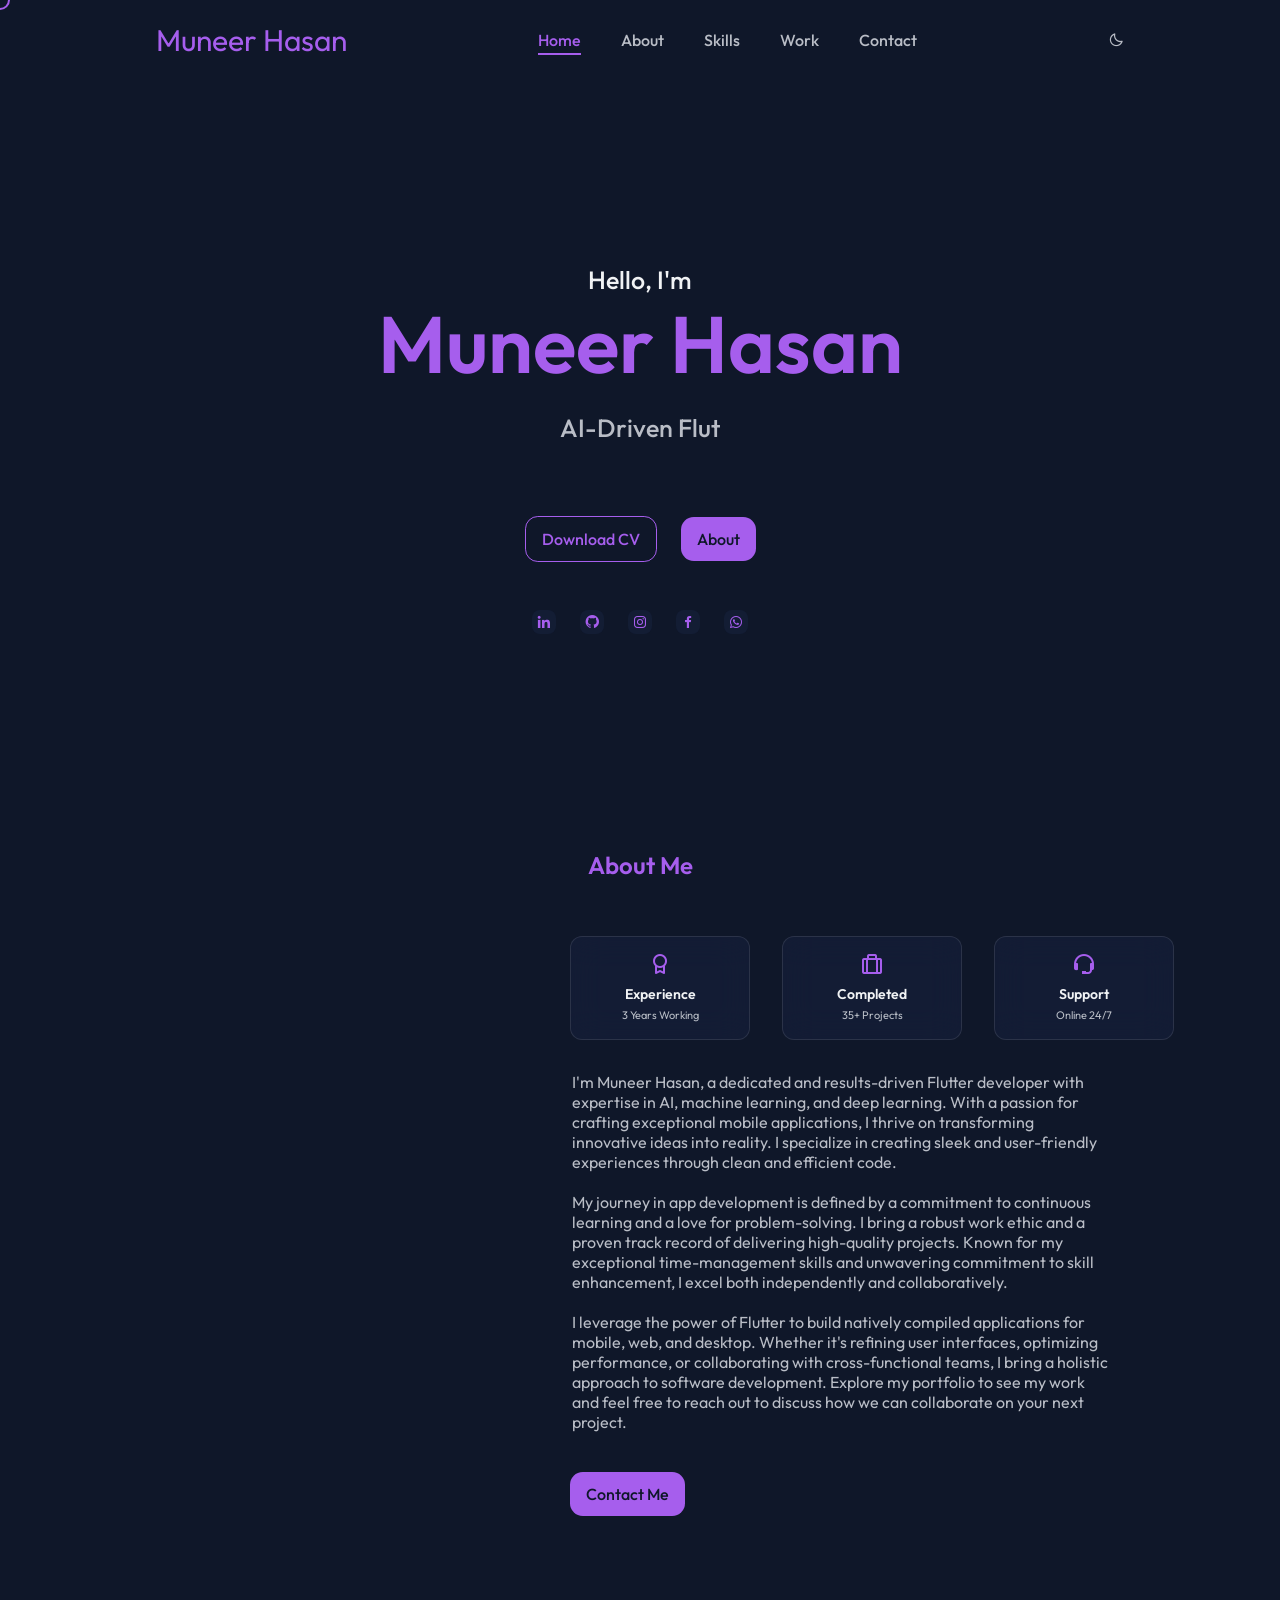
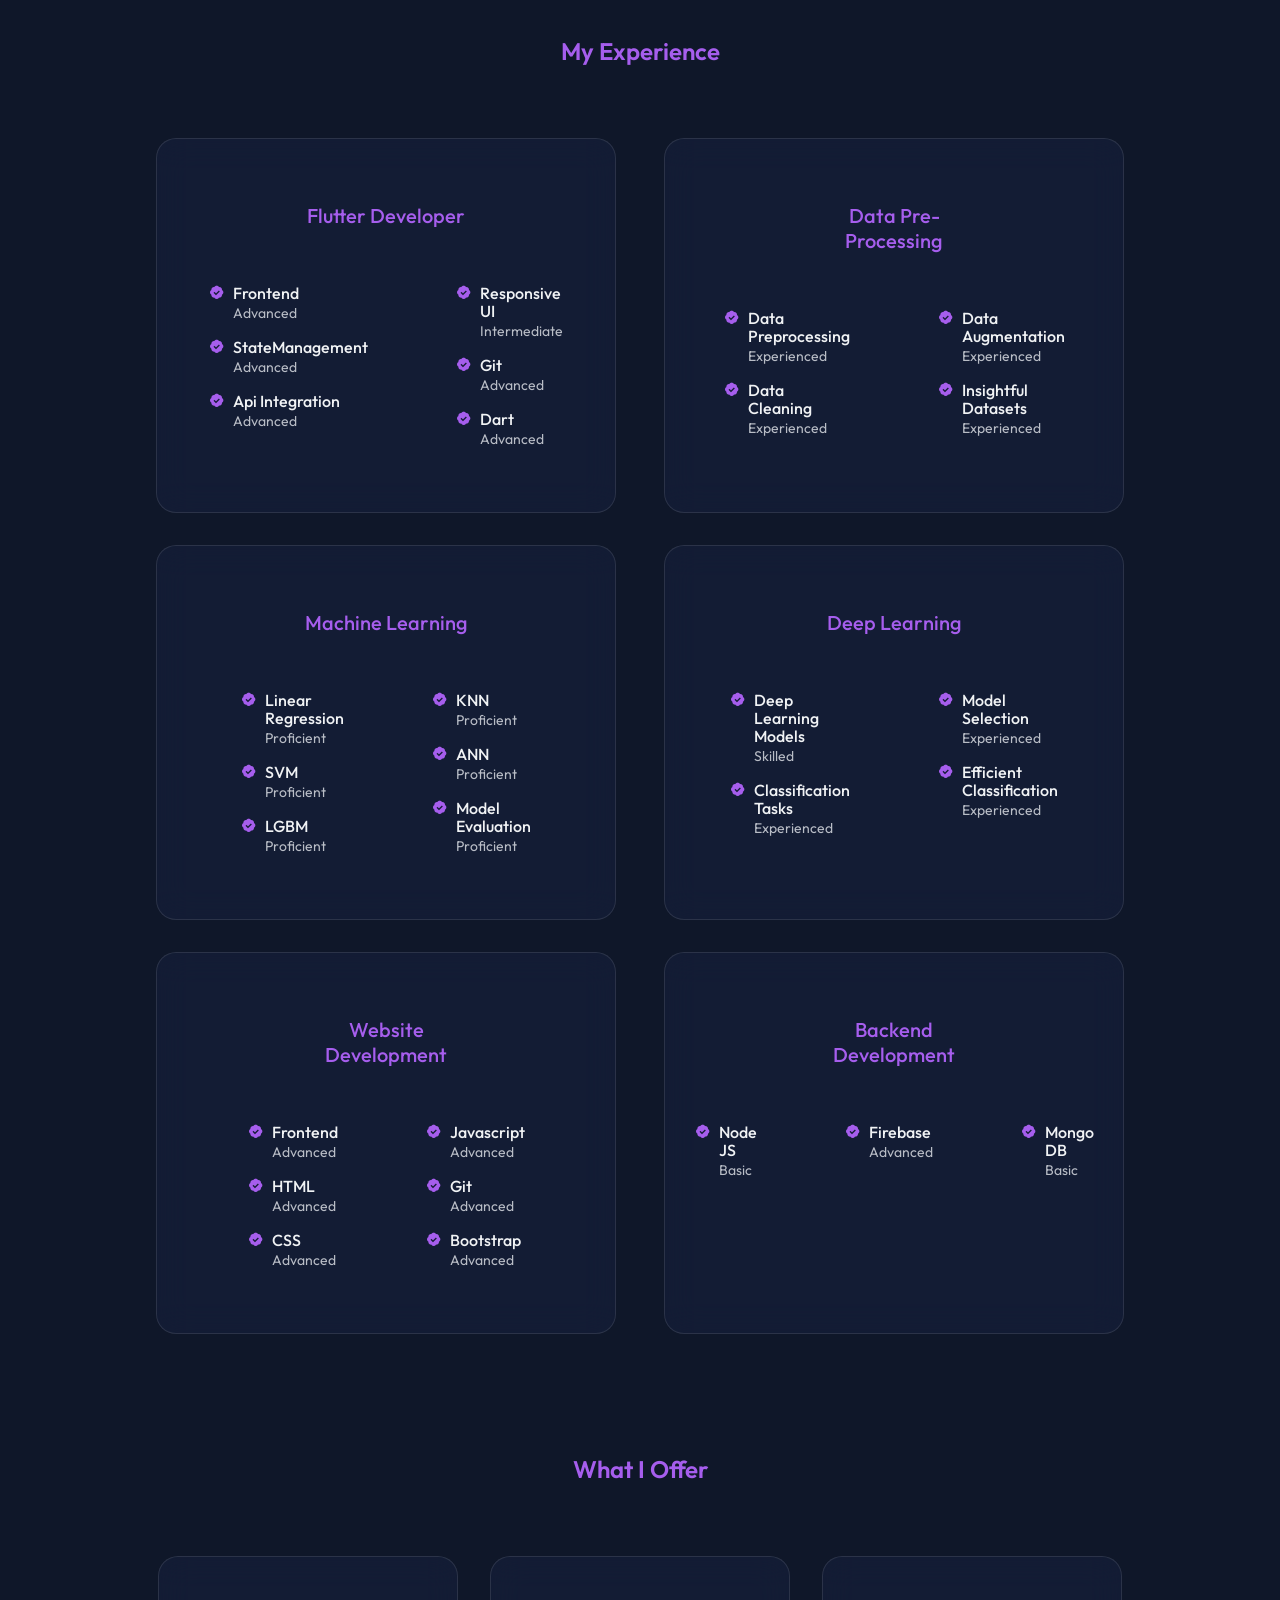
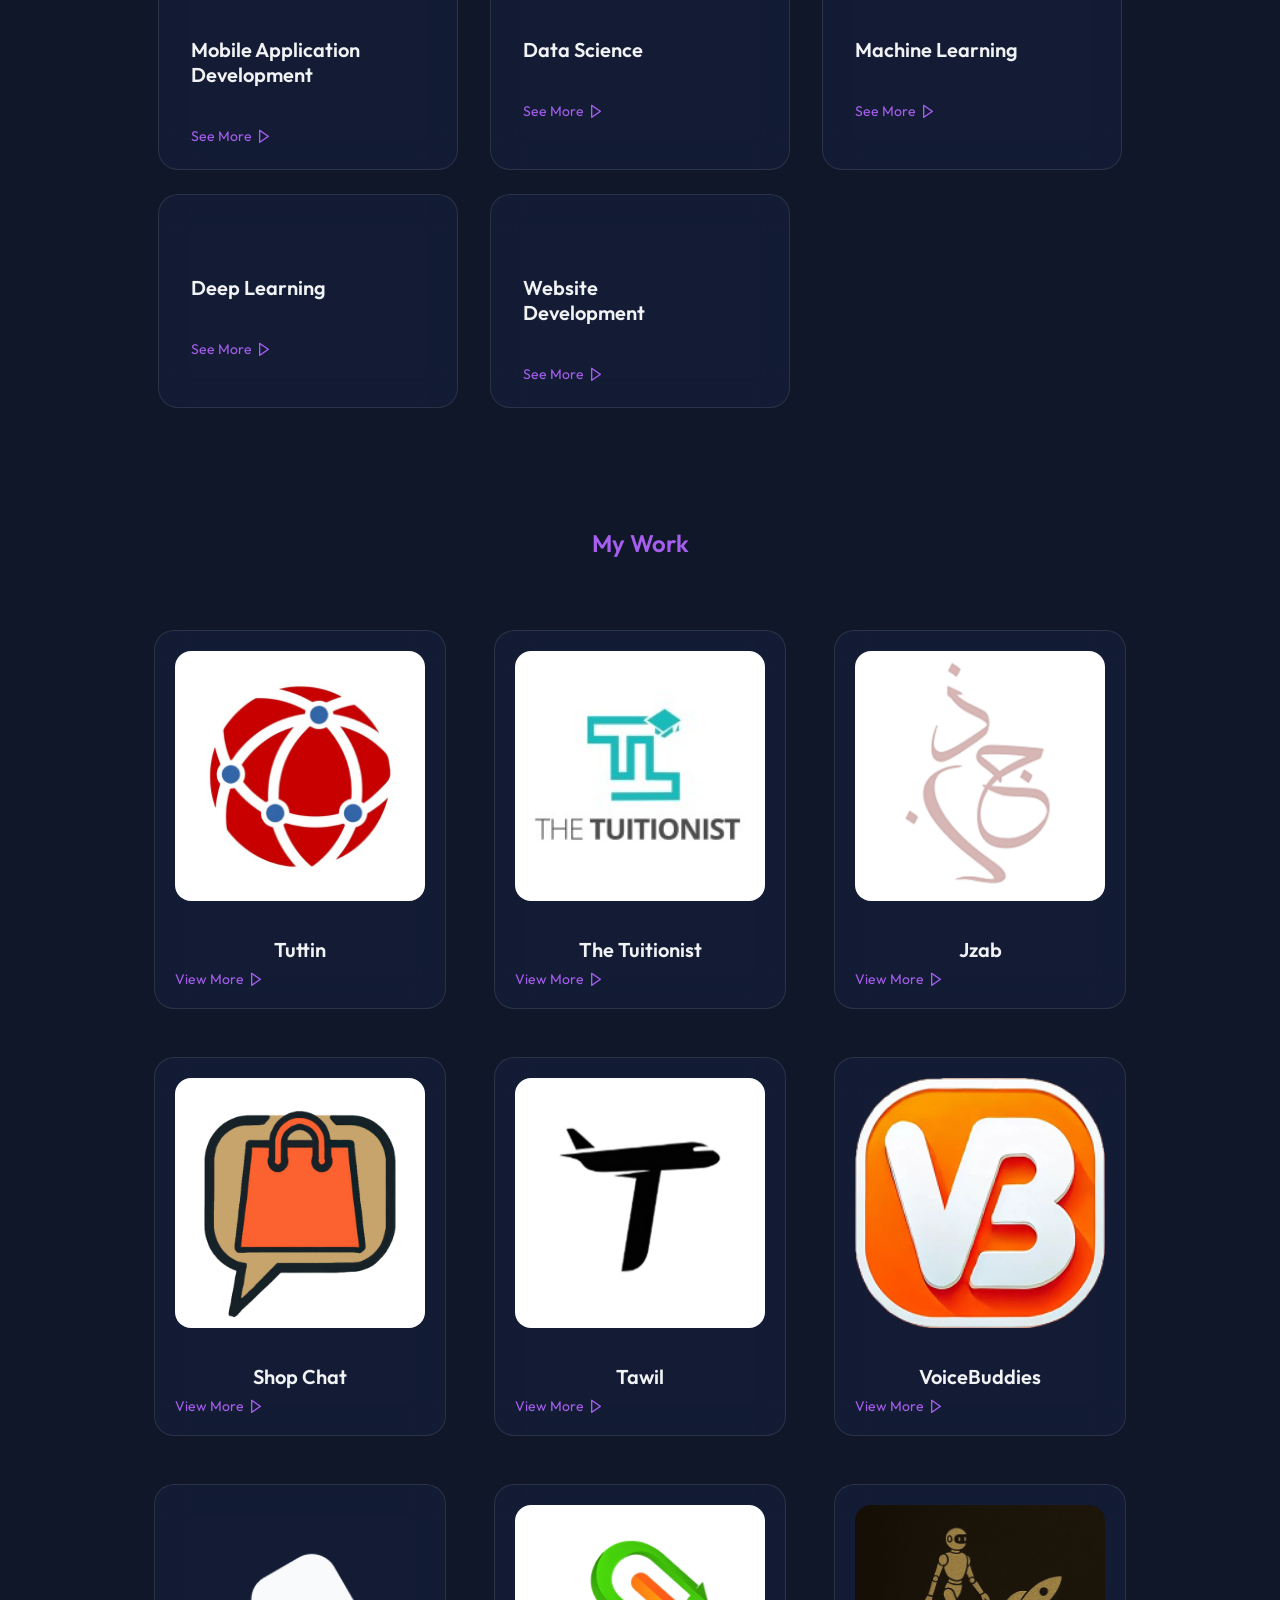
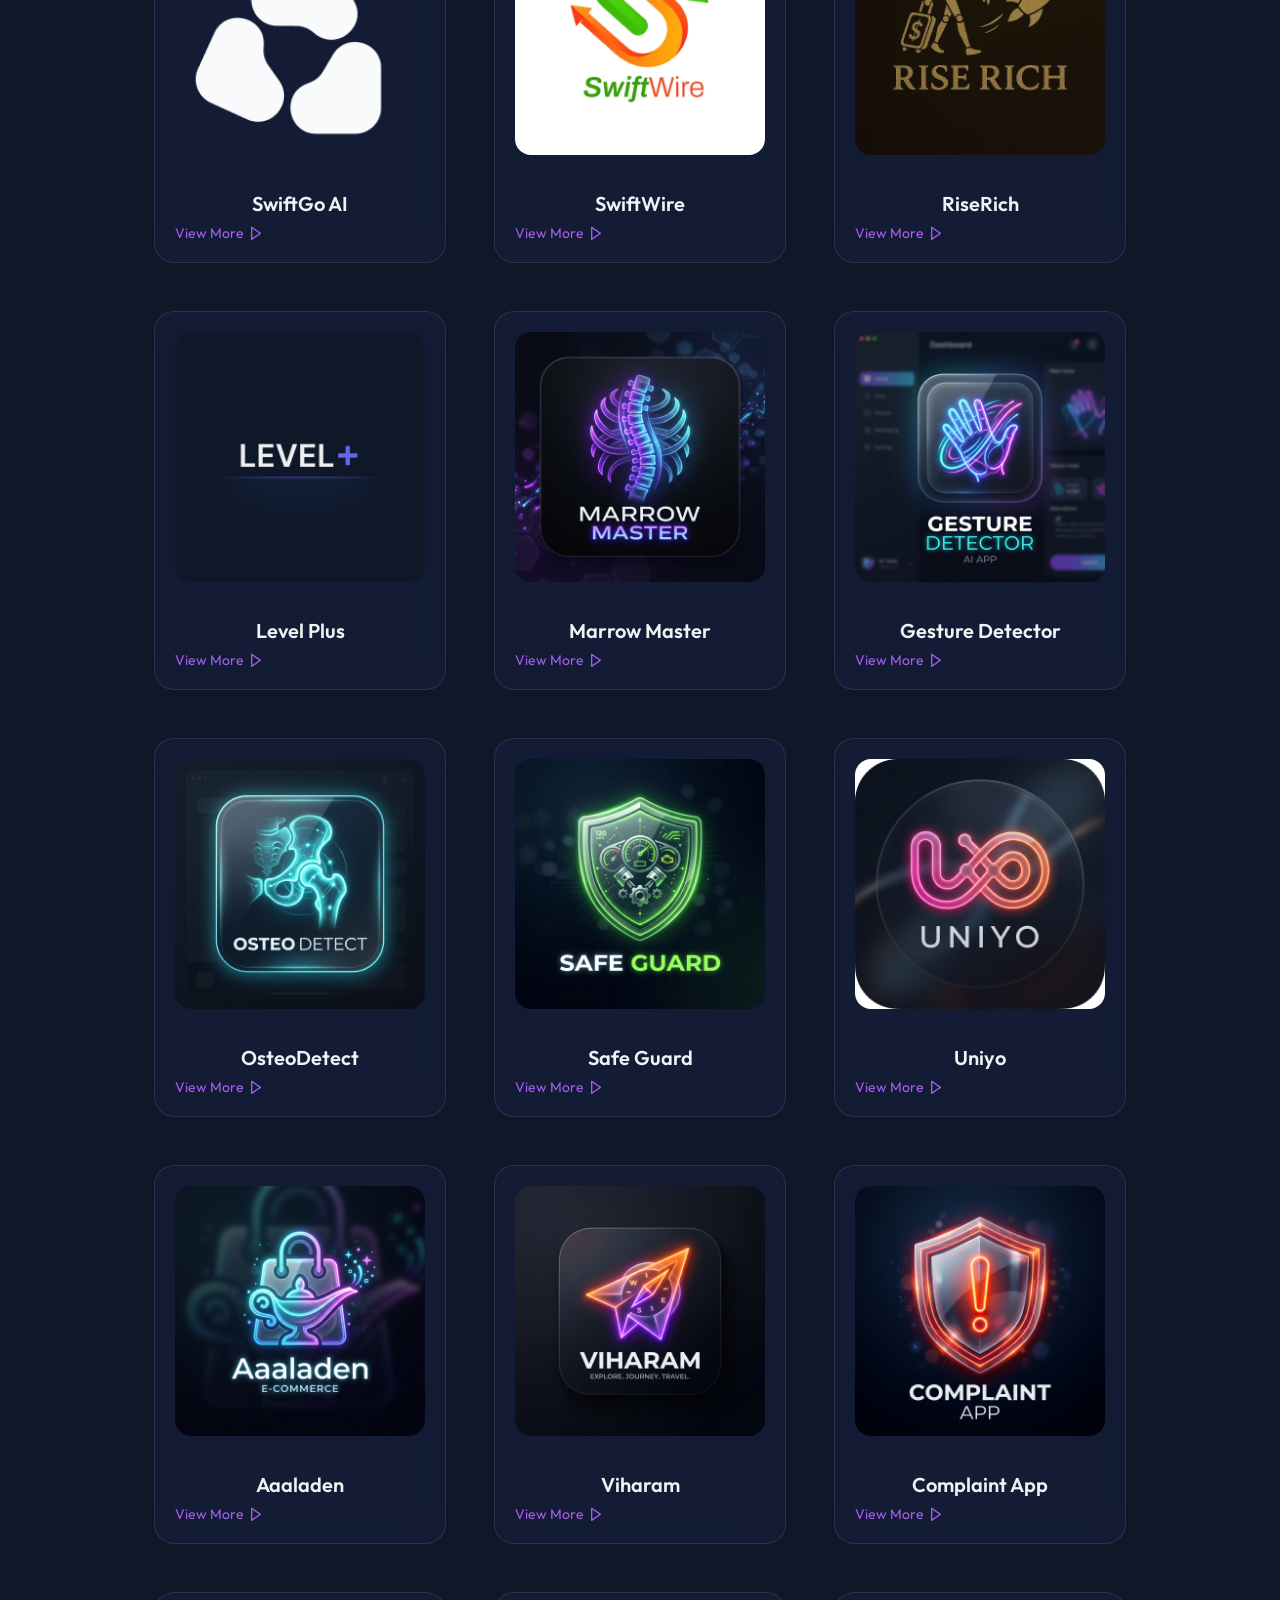
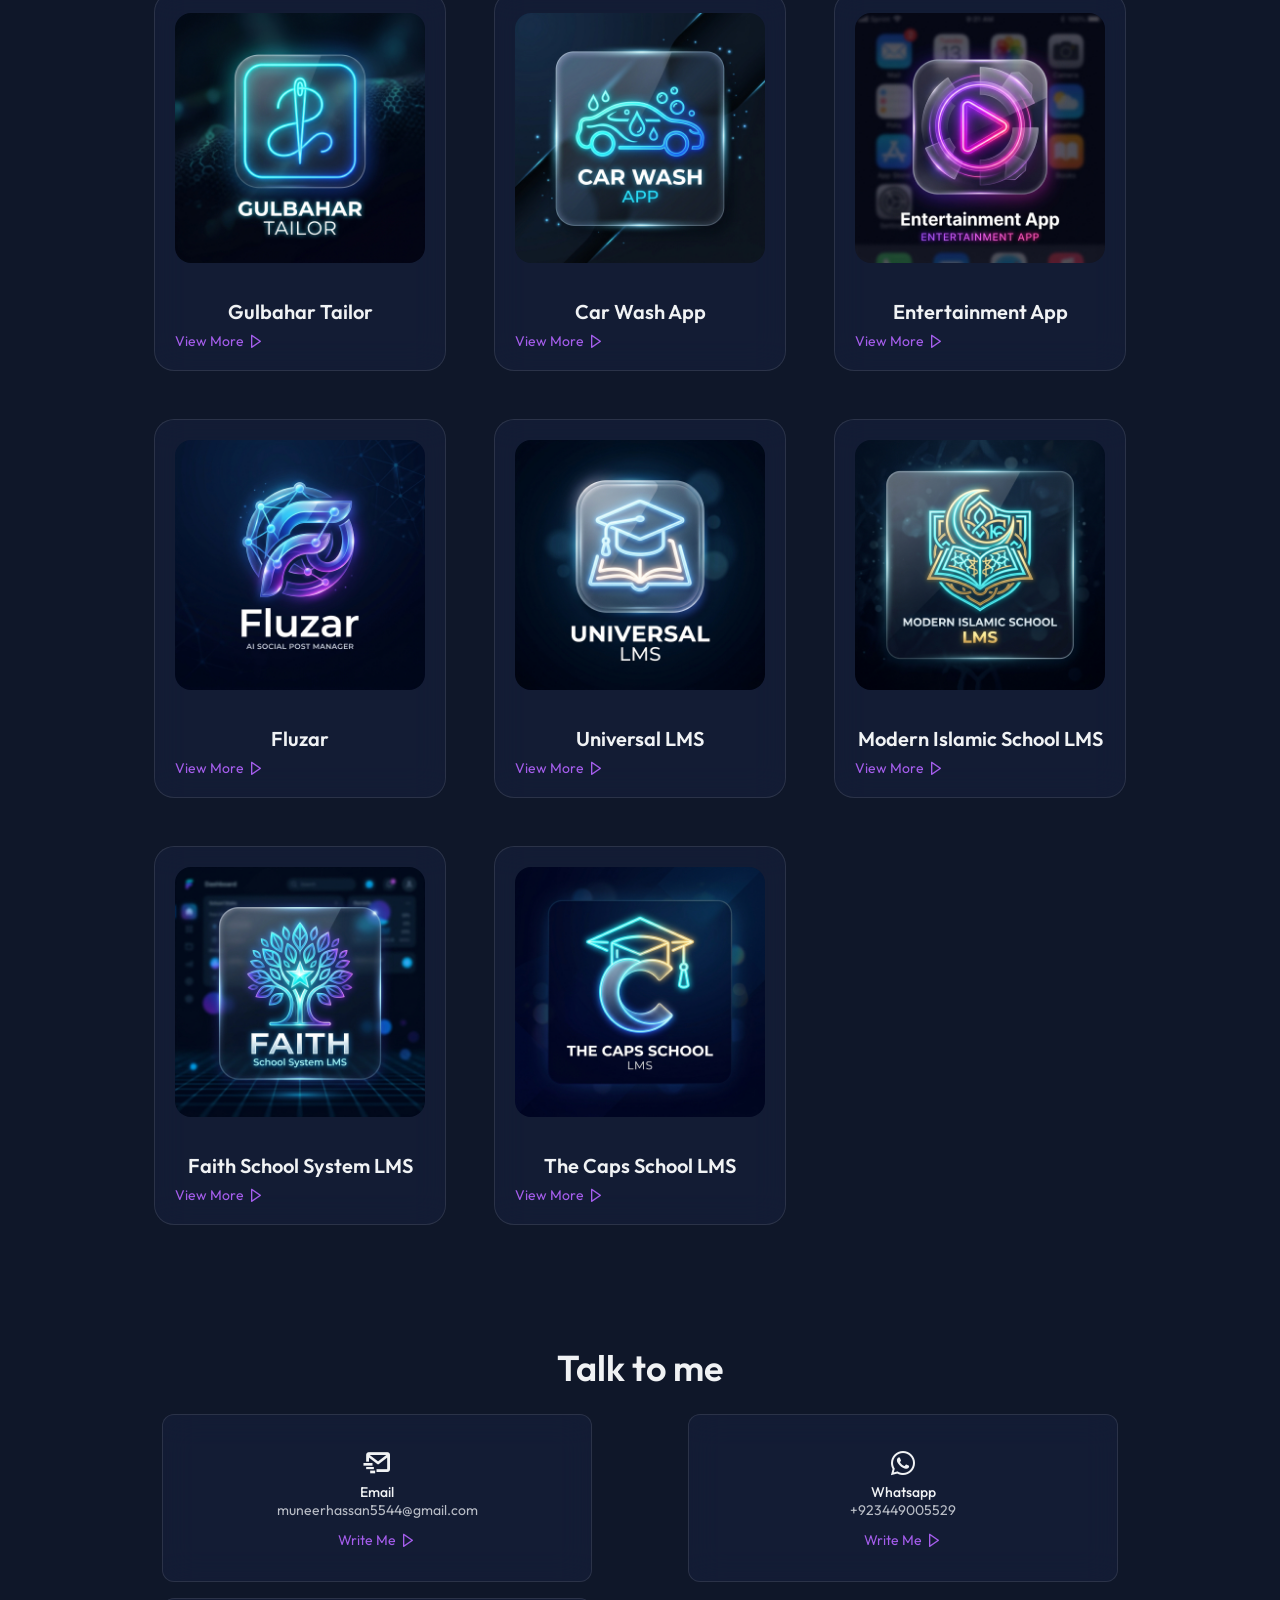
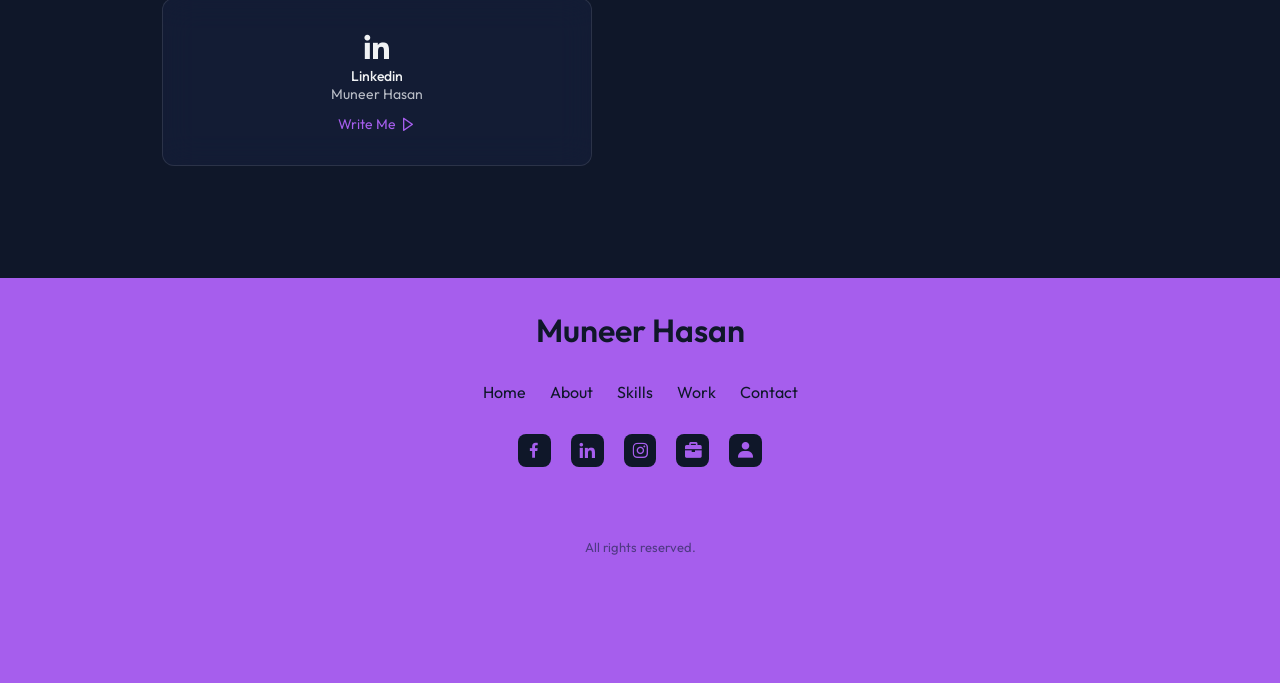
==== index.html @ 1ff16b6f "Update favicon to crisp, transparent SVG" ====
<!DOCTYPE html>
<html lang="en">

<head>
    <meta charset="UTF-8">
    <meta name="viewport" content="width=device-width, initial-scale=1.0">

    <!--=============== FAVICON ===============-->
    <link rel="icon" type="image/svg+xml" href="assets/favicons/mh_favicon.svg">
    <link rel="apple-touch-icon" href="assets/favicons/mh_favicon.svg">
    <link rel="shortcut icon" href="assets/favicons/mh_favicon.svg">
    <meta name="theme-color" content="#DBCBF3">

    <!--=============== BOXICONS ===============-->
    <link href='https://unpkg.com/boxicons@2.1.2/css/boxicons.min.css' rel='stylesheet'>

    <!--=============== SWIPER CSS ===============-->
    <link rel="stylesheet" href="assets/css/swiper-bundle.min.css">


    <!--=============== CSS ===============-->
    <link rel="stylesheet" href="assets/css/styles.css">

    <title> Muneer Hasan Portfolio </title>
</head>

<body>
    <div class="custom-cursor"></div>
    <!--=============== HEADER ===============-->
    <header class="header" id="header">
        <nav class="nav container">
            <a href="#" class="nav__logo">Muneer Hasan</a>

            <div class="nav__menu">
                <ul class="nav__list">
                    <li class="nav__item">
                        <a href="#home" class="nav__link active-link">
                            <i class='bx bx-home'></i> <span class="nav__name">Home</span>
                        </a>
                    </li>

                    <li class="nav__item">
                        <a href="#about" class="nav__link">
                            <i class='bx bx-user'></i> <span class="nav__name">About</span>
                        </a>
                    </li>

                    <li class="nav__item">
                        <a href="#skills" class="nav__link">
                            <i class='bx bx-book'></i> <span class="nav__name">Skills</span>
                        </a>
                    </li>

                    <li class="nav__item">
                        <a href="#work" class="nav__link">
                            <i class='bx bx-briefcase-alt-2'></i> <span class="nav__name">Work</span>
                        </a>
                    </li>

                    <li class="nav__item">
                        <a href="#contact" class="nav__link">
                            <i class='bx bx-message-square-dots'></i> <span class="nav__name">Contact</span>
                        </a>
                    </li>
                </ul>
            </div>

            <!--=============== theme change button ===============-->
            <i class='bx bx-moon change-theme change-theme-button' id="theme-button"></i>

        </nav>
    </header>
    <script>
        window.onload = function () {
            const typeWriter = (element, text, delay = 200) => {
                let i = 0;
                const typing = setInterval(() => {
                    if (i < text.length) {
                        element.innerHTML += text.charAt(i);
                        i++;
                    } else {
                        clearInterval(typing);
                    }
                }, delay);
            };

            const delayBetweenTexts = 1000; // 1 second delay between each text
            setTimeout(() => typeWriter(document.getElementById('greeting'), 'Hello, I\'m', 100), 0);
            setTimeout(() => typeWriter(document.getElementById('name'), 'Muneer Hasan', 100), delayBetweenTexts);
            setTimeout(() => typeWriter(document.getElementById('education1'), 'AI-Driven Flutter Developer', 100), delayBetweenTexts * 2);
            setTimeout(() => typeWriter(document.getElementById('education2'), 'Specializing in Machine Learning', 100), delayBetweenTexts * 5);
            setTimeout(() => typeWriter(document.getElementById('education3'), '& Deep Learning', 100), delayBetweenTexts * 8);
        }
    </script>
    <!--=============== MAIN ===============-->
    <main class="main">

        <!--=============== HOME ===============-->
        <section class="home section" id="home">
            <div class="home__container container grid">
                <div class="home__data">
                    <h1 class="home__greeting"><span id="greeting"></span></h1>
                    <h2 class="home__name"><span id="name"></span></h2>
                    <h3 class="home__education">
                        <span id="education1"></span>
                        <br>
                        <span id="education2"></span>

                        <br>
                        <span id="education3"></span>
                    </h3>

                    <div class="home__button">
                        <a download="" href="assets/pdf/Muneer-Hasan CV.pdf" class="button button--ghost">
                            Download CV
                        </a>

                        <a href="#about" class="button">About</a>
                    </div>
                    
                    <div class="home__social">
                        <a href="https://www.linkedin.com/in/muneer-hasan-0a43a8202/"
                            target="_blank" class="home__social-link">
                            <i class='bx bxl-linkedin'></i>
                        </a>
                        <a href="https://github.com/muneerhassan55" target="_blank" class="home__social-link">
                            <i class='bx bxl-github'></i>
                        </a>
                        <a href="https://www.instagram.com/muneerhassanmh/" target="_blank"
                            class="home__social-link">
                            <i class='bx bxl-instagram'></i>
                        </a>
                        <a href="https://www.facebook.com/muneer.hasan.7334" target="_blank"
                            class="home__social-link">
                            <i class='bx bxl-facebook'></i>
                        </a>
                        <a href="https://wa.me/923449005529" target="_blank" class="home__social-link">
                            <i class='bx bxl-whatsapp'></i>
                        </a>
                    </div>
                </div>

            </div>
        </section>

        <!--=============== ABOUT ===============-->
        <section class="about section" id="about">

            <h2 class="section__title">About Me</h2>

            <div class="about__container container grid">
                <img src="assets/img/image.png" alt="" class="about__img">

                <div class="about__data">
                    <div class="about__info">
                        <div class="about__box">
                            <i class='bx bx-award about__icon'></i>
                            <h3 class="about__title">Experience</h3>
                            <span class="about__subtitle">3 Years Working</span>
                        </div>
                        <div class="about__box">
                            <i class='bx bx-briefcase-alt about__icon'></i>
                            <h3 class="about__title">Completed</h3>
                            <span class="about__subtitle">35+ Projects</span>
                        </div>
                        <div class="about__box">
                            <i class='bx bx-support about__icon'></i>
                            <h3 class="about__title">Support</h3>
                            <span class="about__subtitle">Online 24/7</span>
                        </div>
                    </div>

                    <p class="about__description">
                        I'm Muneer Hasan, a dedicated and results-driven Flutter developer with expertise in AI, machine
                        learning, and deep learning. With a passion for crafting exceptional mobile applications, I
                        thrive on transforming innovative ideas into reality. I specialize in creating sleek and
                        user-friendly experiences through clean and efficient code. <br> <br>

                        My journey in app development is defined by a commitment to continuous learning and a love for
                        problem-solving. I bring a robust work ethic and a proven track record of delivering
                        high-quality projects. Known for my exceptional time-management skills and unwavering commitment
                        to skill enhancement, I excel both independently and collaboratively. <br> <br>

                        I leverage the power of Flutter to build natively compiled applications for mobile, web, and
                        desktop. Whether it's refining user interfaces, optimizing performance, or collaborating with
                        cross-functional teams, I bring a holistic approach to software development. Explore my
                        portfolio to see my work and feel free to reach out to discuss how we can collaborate on your
                        next project.


                    </p>

                    <a href="#contact" class="button about__button-contact">Contact Me</a>
                </div>
            </div>
        </section>

        <!--=============== SKILLS ===============-->
        <section class="skills section" id="skills">

            <h2 class="section__title">My Experience</h2>

            <div class="skills__container container grid">



                <div class="skills__content">
                    <h3 class="skills__title">Flutter Developer</h3>

                    <div class="skills__box">
                        <div class="skills__group">
                            <div class="skills__data">
                                <i class='bx bxs-badge-check'></i>

                                <div>
                                    <h3 class="skills__name">Frontend</h3>
                                    <span class="skills__level">Advanced</span>
                                </div>
                            </div>

                            <div class="skills__data">
                                <i class='bx bxs-badge-check'></i>

                                <div>
                                    <h3 class="skills__name">StateManagement</h3>
                                    <span class="skills__level">Advanced</span>
                                </div>
                            </div>

                            <div class="skills__data">
                                <i class='bx bxs-badge-check'></i>

                                <div>
                                    <h3 class="skills__name">Api Integration</h3>
                                    <span class="skills__level">Advanced</span>
                                </div>
                            </div>

                        </div>
                        <div class="skills__group">
                            <div class="skills__data">
                                <i class='bx bxs-badge-check'></i>

                                <div>
                                    <h3 class="skills__name">Responsive UI</h3>
                                    <span class="skills__level">Intermediate</span>
                                </div>
                            </div>

                            <div class="skills__data">
                                <i class='bx bxs-badge-check'></i>

                                <div>
                                    <h3 class="skills__name">Git</h3>
                                    <span class="skills__level">Advanced</span>
                                </div>
                            </div>

                            <div class="skills__data">
                                <i class='bx bxs-badge-check'></i>

                                <div>
                                    <h3 class="skills__name">Dart</h3>
                                    <span class="skills__level">Advanced</span>
                                </div>
                            </div>

                        </div>
                    </div>
                </div>


                <div class="skills__content">
                    <h3 class="skills__title">Data Pre-Processing</h3>

                    <div class="skills__box">
                        <div class="skills__group">
                            <div class="skills__data">
                                <i class='bx bxs-badge-check'></i>

                                <div>
                                    <h3 class="skills__name">Data Preprocessing</h3>
                                    <span class="skills__level">Experienced</span>
                                </div>
                            </div>

                            <div class="skills__data">
                                <i class='bx bxs-badge-check'></i>

                                <div>
                                    <h3 class="skills__name">Data Cleaning</h3>
                                    <span class="skills__level">Experienced</span>
                                </div>
                            </div>
                        </div>

                        <div class="skills__group">
                            <div class="skills__data">
                                <i class='bx bxs-badge-check'></i>

                                <div>
                                    <h3 class="skills__name">Data Augmentation</h3>
                                    <span class="skills__level">Experienced</span>
                                </div>
                            </div>

                            <div class="skills__data">
                                <i class='bx bxs-badge-check'></i>

                                <div>
                                    <h3 class="skills__name">Insightful Datasets</h3>
                                    <span class="skills__level">Experienced</span>
                                </div>
                            </div>
                        </div>
                    </div>
                </div>

                <div class="skills__content">
                    <h3 class="skills__title">Machine Learning</h3>

                    <div class="skills__box">
                        <div class="skills__group">
                            <div class="skills__data">
                                <i class='bx bxs-badge-check'></i>

                                <div>
                                    <h3 class="skills__name">Linear Regression</h3>
                                    <span class="skills__level">Proficient</span>
                                </div>
                            </div>

                            <div class="skills__data">
                                <i class='bx bxs-badge-check'></i>

                                <div>
                                    <h3 class="skills__name">SVM</h3>
                                    <span class="skills__level">Proficient</span>
                                </div>
                            </div>

                            <div class="skills__data">
                                <i class='bx bxs-badge-check'></i>

                                <div>
                                    <h3 class="skills__name">LGBM</h3>
                                    <span class="skills__level">Proficient</span>
                                </div>
                            </div>
                        </div>

                        <div class="skills__group">
                            <div class="skills__data">
                                <i class='bx bxs-badge-check'></i>

                                <div>
                                    <h3 class="skills__name">KNN</h3>
                                    <span class="skills__level">Proficient</span>
                                </div>
                            </div>

                            <div class="skills__data">
                                <i class='bx bxs-badge-check'></i>

                                <div>
                                    <h3 class="skills__name">ANN</h3>
                                    <span class="skills__level">Proficient</span>
                                </div>
                            </div>

                            <div class="skills__data">
                                <i class='bx bxs-badge-check'></i>

                                <div>
                                    <h3 class="skills__name">Model Evaluation</h3>
                                    <span class="skills__level">Proficient</span>
                                </div>
                            </div>
                        </div>
                    </div>
                </div>


                <div class="skills__content">
                    <h3 class="skills__title">Deep Learning</h3>

                    <div class="skills__box">
                        <div class="skills__group">
                            <div class="skills__data">
                                <i class='bx bxs-badge-check'></i>

                                <div>
                                    <h3 class="skills__name">Deep Learning Models</h3>
                                    <span class="skills__level">Skilled</span>
                                </div>
                            </div>

                            <div class="skills__data">
                                <i class='bx bxs-badge-check'></i>

                                <div>
                                    <h3 class="skills__name">Classification Tasks</h3>
                                    <span class="skills__level">Experienced</span>
                                </div>
                            </div>
                        </div>

                        <div class="skills__group">
                            <div class="skills__data">
                                <i class='bx bxs-badge-check'></i>

                                <div>
                                    <h3 class="skills__name">Model Selection</h3>
                                    <span class="skills__level">Experienced</span>
                                </div>
                            </div>

                            <div class="skills__data">
                                <i class='bx bxs-badge-check'></i>

                                <div>
                                    <h3 class="skills__name">Efficient Classification</h3>
                                    <span class="skills__level">Experienced</span>
                                </div>
                            </div>
                        </div>
                    </div>
                </div>
                <div class="skills__content">
                    <h3 class="skills__title">Website Development</h3>

                    <div class="skills__box">
                        <div class="skills__group">
                            <div class="skills__data">
                                <i class='bx bxs-badge-check'></i>

                                <div>
                                    <h3 class="skills__name">Frontend</h3>
                                    <span class="skills__level">Advanced</span>
                                </div>
                            </div>

                            <div class="skills__data">
                                <i class='bx bxs-badge-check'></i>

                                <div>
                                    <h3 class="skills__name">HTML</h3>
                                    <span class="skills__level">Advanced</span>
                                </div>
                            </div>

                            <div class="skills__data">
                                <i class='bx bxs-badge-check'></i>

                                <div>
                                    <h3 class="skills__name">CSS</h3>
                                    <span class="skills__level">Advanced</span>
                                </div>
                            </div>

                        </div>
                        <div class="skills__group">
                            <div class="skills__data">
                                <i class='bx bxs-badge-check'></i>

                                <div>
                                    <h3 class="skills__name">Javascript</h3>
                                    <span class="skills__level">Advanced</span>
                                </div>
                            </div>

                            <div class="skills__data">
                                <i class='bx bxs-badge-check'></i>

                                <div>
                                    <h3 class="skills__name">Git</h3>
                                    <span class="skills__level">Advanced</span>
                                </div>
                            </div>
                            <div class="skills__data">
                                <i class='bx bxs-badge-check'></i>

                                <div>
                                    <h3 class="skills__name">Bootstrap</h3>
                                    <span class="skills__level">Advanced</span>
                                </div>
                            </div>
                        </div>
                    </div>
                </div>

                <div class="skills__content">
                    <h3 class="skills__title">Backend Development</h3>

                    <div class="skills__box">
                        <div class="skills__group">
                            <div class="skills__data">
                                <i class='bx bxs-badge-check'></i>

                                <div>
                                    <h3 class="skills__name">Node JS</h3>
                                    <span class="skills__level">Basic</span>
                                </div>
                            </div>





                        </div>

                        <div class="skills__data">
                            <i class='bx bxs-badge-check'></i>

                            <div>
                                <h3 class="skills__name">Firebase</h3>
                                <span class="skills__level">Advanced</span>
                            </div>
                        </div>

                        <div class="skills__data">
                            <i class='bx bxs-badge-check'></i>

                            <div>
                                <h3 class="skills__name">Mongo DB</h3>
                                <span class="skills__level">Basic</span>
                            </div>
                        </div>

                    </div>
                </div>
            </div>




            </div>
        </section>

 

        <!--=============== SERVICES ===============-->
        <section class="services section">

            <h2 class="section__title">What I Offer</h2>

            <div class="services__container container grid">
                <div class="services__card">
                    <div class="serv">
                        <h3 class="services__title">Mobile Application <br> Development</h3>

                        <span class="services__button">
                            See More <i class='bx bx-right-arrow services__icon'></i>
                        </span>
                    </div>


                    <div class="services__modal">
                        <div class="services__modal-content">
                            <i class='bx bx-x services__modal-close'></i>

                            <h3 class="services__modal-title">Application Development</h3>

                            <p class="services__modal-description">
                                As an experienced Flutter developer, I specialize in transforming your mobile app
                                concepts into reality, delivering cross-platform applications with stunning UI/UX,
                                optimal performance, and top-notch security. With a proven track record of successful
                                projects and a commitment to on-time delivery, I'm your go-to partner for custom app
                                solutions. Let's collaborate to create an exceptional mobile app that captivates users
                                and sets you apart in the market. Contact me today, and together, we'll make your app
                                vision a reality. Client satisfaction guaranteed.
                            </p>

                            <ul class="services__modal-list">
                                <li class="services__modal-item">
                                    <i class='bx bx-check-circle'></i>
                                    <p class="services__modal-info">
                                        I can develop the Android App
                                    </p>
                                </li>
                                <li class="services__modal-item">
                                    <i class='bx bx-check-circle'></i>
                                    <p class="services__modal-info">
                                        I can develop the IOS App
                                    </p>
                                </li>
                                <li class="services__modal-item">
                                    <i class='bx bx-check-circle'></i>
                                    <p class="services__modal-info">
                                        I can develop the User Interfaces.
                                    </p>
                                </li>
                                <li class="services__modal-item">
                                    <i class='bx bx-check-circle'></i>
                                    <p class="services__modal-info">
                                        I can develop the Responsive UI.
                                    </p>
                                </li>
                                <li class="services__modal-item">
                                    <i class='bx bx-check-circle'></i>
                                    <p class="services__modal-info">
                                        I can integrate the API in the Application. </p>
                                </li>

                                <li class="services__modal-item">
                                    <i class='bx bx-check-circle'></i>
                                    <p class="services__modal-info">
                                        I can integrate the Firebase service.
                                    </p>
                                </li>

                                <li class="services__modal-item">
                                    <i class='bx bx-check-circle'></i>
                                    <p class="services__modal-info">
                                        I can implement the State Management in Application.
                                    </p>
                                </li>



                            </ul>
                        </div>
                    </div>
                </div>

                <div class="services__card">
                    <h3 class="services__title">Data Science</h3>

                    <span class="services__button">
                        See More <i class='bx bx-right-arrow services__icon'></i>
                    </span>

                    <div class="services__modal">
                        <div class="services__modal-content">
                            <i class='bx bx-x services__modal-close'></i>

                            <h3 class="services__modal-title">Data Science</h3>

                            <p class="services__modal-description">
                                I'm an experienced Data Scientist who specializes in leveraging machine learning and
                                deep learning models for data analysis and predictive modeling, ensuring clean,
                                accurate, and insightful datasets for effective model training.
                            </p>

                            <ul class="services__modal-list">
                                <li class="services__modal-item">
                                    <i class='bx bx-check-circle'></i>
                                    <p class="services__modal-info">
                                        I develop machine learning models.
                                    </p>
                                </li>

                                <li class="services__modal-item">
                                    <i class='bx bx-check-circle'></i>
                                    <p class="services__modal-info">
                                        I implement deep learning models for classification tasks.
                                    </p>
                                </li>

                                <li class="services__modal-item">
                                    <i class='bx bx-check-circle'></i>
                                    <p class="services__modal-info">
                                        I perform data preprocessing and data augmentation.
                                    </p>
                                </li>

                                <li class="services__modal-item">
                                    <i class='bx bx-check-circle'></i>
                                    <p class="services__modal-info">
                                        I ensure clean, accurate, and insightful datasets.
                                    </p>
                                </li>

                                <li class="services__modal-item">
                                    <i class='bx bx-check-circle'></i>
                                    <p class="services__modal-info">
                                        I optimize user experiences to make your app truly exceptional and memorable in
                                        the competitive market.
                                    </p>
                                </li>
                            </ul>
                        </div>
                    </div>
                </div>

                <div class="services__card">
                    <h3 class="services__title">Machine Learning</h3>

                    <span class="services__button">
                        See More <i class='bx bx-right-arrow services__icon'></i>
                    </span>

                    <div class="services__modal">
                        <div class="services__modal-content">
                            <i class='bx bx-x services__modal-close'></i>

                            <h3 class="services__modal-title">Machine Learning</h3>

                            <p class="services__modal-description">
                                I'm an experienced Machine Learning Engineer who specializes in designing and
                                implementing a variety of machine learning models for classification, regression, and
                                clustering tasks, ensuring accurate and efficient results across diverse datasets and
                                domains.
                            </p>

                            <ul class="services__modal-list">
                                <li class="services__modal-item">
                                    <i class='bx bx-check-circle'></i>
                                    <p class="services__modal-info">
                                        I develop machine learning models for classification tasks.
                                    </p>
                                </li>

                                <li class="services__modal-item">
                                    <i class='bx bx-check-circle'></i>
                                    <p class="services__modal-info">
                                        I implement regression models for prediction tasks.
                                    </p>
                                </li>

                                <li class="services__modal-item">
                                    <i class='bx bx-check-circle'></i>
                                    <p class="services__modal-info">
                                        I design clustering models for data segmentation.
                                    </p>
                                </li>

                                <li class="services__modal-item">
                                    <i class='bx bx-check-circle'></i>
                                    <p class="services__modal-info">
                                        I ensure accurate and efficient results across diverse datasets and domains.
                                    </p>
                                </li>

                                <li class="services__modal-item">
                                    <i class='bx bx-check-circle'></i>
                                    <p class="services__modal-info">
                                        I optimize machine learning models for performance and scalability.
                                    </p>
                                </li>
                            </ul>
                        </div>
                    </div>
                </div>
                <div class="services__card">
                    <h3 class="services__title">Deep Learning</h3>

                    <span class="services__button">
                        See More <i class='bx bx-right-arrow services__icon'></i>
                    </span>

                    <div class="services__modal">
                        <div class="services__modal-content">
                            <i class='bx bx-x services__modal-close'></i>

                            <h3 class="services__modal-title">Deep Learning</h3>

                            <p class="services__modal-description">
                                I'm an experienced Deep Learning Engineer who specializes in leveraging a variety of
                                deep-learning models for classification tasks, ensuring accurate and efficient
                                classification results across diverse datasets and domains.
                            </p>

                            <ul class="services__modal-list">
                                <li class="services__modal-item">
                                    <i class='bx bx-check-circle'></i>
                                    <p class="services__modal-info">
                                        I develop deep learning models for classification tasks.
                                    </p>
                                </li>

                                <li class="services__modal-item">
                                    <i class='bx bx-check-circle'></i>
                                    <p class="services__modal-info">
                                        I implement appropriate models to achieve accurate results.
                                    </p>
                                </li>

                                <li class="services__modal-item">
                                    <i class='bx bx-check-circle'></i>
                                    <p class="services__modal-info">
                                        I ensure efficient classification results across diverse datasets and domains.
                                    </p>
                                </li>

                                <li class="services__modal-item">
                                    <i class='bx bx-check-circle'></i>
                                    <p class="services__modal-info">
                                        I optimize deep learning models for performance and scalability.
                                    </p>
                                </li>
                            </ul>
                        </div>
                    </div>
                </div>
                <div class="services__card">
                    <h3 class="services__title">Website <br> Development</h3>

                    <span class="services__button">
                        See More <i class='bx bx-right-arrow services__icon'></i>
                    </span>

                    <div class="services__modal">
                        <div class="services__modal-content">
                            <i class='bx bx-x services__modal-close'></i>

                            <h3 class="services__modal-title">Website Development</h3>

                            <p class="services__modal-description">
                                I'm an experienced Flutter developer with a focus on creating responsive and visually
                                appealing websites, combining the power of Flutter with web technologies to deliver
                                outstanding online experiences for your business or project.
                            </p>

                            <ul class="services__modal-list">
                                <li class="services__modal-item">
                                    <i class='bx bx-check-circle'></i>
                                    <p class="services__modal-info">
                                        I can Develop the static Website.
                                    </p>
                                </li>

                                <li class="services__modal-item">
                                    <i class='bx bx-check-circle'></i>
                                    <p class="services__modal-info">
                                        i can design web page and development.
                                    </p>
                                </li>

                                <li class="services__modal-item">
                                    <i class='bx bx-check-circle'></i>
                                    <p class="services__modal-info">
                                        I can integrate the database with Website
                                    </p>
                                </li>

                                <li class="services__modal-item">
                                    <i class='bx bx-check-circle'></i>
                                    <p class="services__modal-info">

                                        I can integrate the API in the Website.
                                    </p>
                                </li>
                                <li class="services__modal-item">
                                    <i class='bx bx-check-circle'></i>
                                    <p class="services__modal-info">

                                        I can host the static website.
                                    </p>
                                </li>
                            </ul>
                        </div>
                    </div>
                </div>
            </div>
        </section>

        <!--=============== WORK ===============-->
        <section class="work section" id="work">
            <h2 class="section__title">My Work</h2>

            <!-- Single work__container holding all cards -->


            <div class="work__container container grid">
                <!-- Tuttin App -->
                <div class="work__card mix mobile">
                    <img src="assets/img/tuttin.png" alt="Tuttin App" class="work__img">
                    <h3 class="work__title">Tuttin</h3>
                    <span class="work__button">
                        View More <i class='bx bx-right-arrow work__icon'></i>
                    </span>
                </div>

                <!-- The Tuitionist -->
                <div class="work__card mix mobile">
                    <img src="assets/img/tuitionist.png" alt="The Tuitionist App" class="work__img">
                    <h3 class="work__title">The Tuitionist</h3>
                    <span class="work__button">
                        View More <i class='bx bx-right-arrow work__icon'></i>
                    </span>
                </div>

                <!-- Jzab -->
                <div class="work__card mix mobile">
                    <img src="assets/img/jzab.png" alt="Jzab App" class="work__img">
                    <h3 class="work__title">Jzab</h3>
                    <span class="work__button">
                        View More <i class='bx bx-right-arrow work__icon'></i>
                    </span>
                </div>

                <!-- Shop Chat -->
                <div class="work__card mix mobile">
                    <img src="assets/img/shopchat.png" alt="Shop Chat App" class="work__img">
                    <h3 class="work__title">Shop Chat</h3>
                    <span class="work__button">
                        View More <i class='bx bx-right-arrow work__icon'></i>
                    </span>
                </div>

                <!-- Tawil -->
                <div class="work__card mix mobile">
                    <img src="assets/img/tawil.png" alt="Tawil App" class="work__img">
                    <h3 class="work__title">Tawil</h3>
                    <span class="work__button">
                        View More <i class='bx bx-right-arrow work__icon'></i>
                    </span>
                </div>

                <!-- VoiceBuddies -->
                <div class="work__card mix mobile">
                    <img src="assets/img/voicebuddies.png" alt="VoiceBuddies App" class="work__img">
                    <h3 class="work__title">VoiceBuddies</h3>
                    <span class="work__button">
                        View More <i class='bx bx-right-arrow work__icon'></i>
                    </span>
                </div>

                <!--=============== SwiftGo AI ===============-->
                <div class="work__card mix mobile">
                    <img src="assets/img/swiftgo.png" alt="" class="work__img">
                    <h3 class="work__title">SwiftGo AI</h3>
                    <span class="work__button">
                        View More <i class='bx bx-right-arrow work__icon'></i>
                    </span>
                </div>

                <!--=============== SwiftWire ===============-->
                <div class="work__card mix mobile">
                    <img src="assets/img/swiftwire.png" alt="" class="work__img">
                    <h3 class="work__title">SwiftWire</h3>
                    <span class="work__button">
                        View More <i class='bx bx-right-arrow work__icon'></i>
                    </span>
                </div>

                <!--=============== RiseRich ===============-->
                <div class="work__card mix mobile">
                    <img src="assets/img/riserich.jpg" alt="" class="work__img">
                    <h3 class="work__title">RiseRich</h3>
                    <span class="work__button">
                        View More <i class='bx bx-right-arrow work__icon'></i>
                    </span>
                </div>

                <!--=============== Level Plus ===============-->
                <div class="work__card mix mobile">
                    <img src="assets/img/levelplus.png" alt="" class="work__img">
                    <h3 class="work__title">Level Plus</h3>
                    <span class="work__button">
                        View More <i class='bx bx-right-arrow work__icon'></i>
                    </span>
                </div>
                <!--=============== Marrow Master ===============-->
                <div class="work__card mix mobile">
                    <img src="assets/img/marrow_master.jpg" alt="" class="work__img">
                    <h3 class="work__title">Marrow Master</h3>
                    <span class="work__button">
                        View More <i class='bx bx-right-arrow work__icon'></i>
                    </span>
                </div>

                <!--=============== Gesture Detector ===============-->
                <div class="work__card mix mobile">
                    <img src="assets/img/gesture_detector.jpg" alt="" class="work__img">
                    <h3 class="work__title">Gesture Detector</h3>
                    <span class="work__button">
                        View More <i class='bx bx-right-arrow work__icon'></i>
                    </span>
                </div>

                <!--=============== Ortheristis===============-->
                <div class="work__card mix mobile">
                    <img src="assets/img/osteodetect.jpg" alt="" class="work__img">
                    <h3 class="work__title">OsteoDetect</h3>
                    <span class="work__button">
                        View More <i class='bx bx-right-arrow work__icon'></i>
                    </span>
                </div>

                <!--=============== Safe Guard ===============-->
                <div class="work__card mix mobile">
                    <img src="assets/img/safe_guard.jpg" alt="" class="work__img">
                    <h3 class="work__title">Safe Guard</h3>
                    <span class="work__button">
                        View More <i class='bx bx-right-arrow work__icon'></i>
                    </span>
                </div>


                <!--=============== Uniyo Ltd ===============-->
                <div class="work__card mix mobile ">
                    <img src="assets/img/uniyo.jpg" alt="" class="work__img">
                    <h3 class="work__title">Uniyo</h3>
                    <span class="work__button">
                        View More <i class='bx bx-right-arrow work__icon'></i>
                    </span>
                </div>

                <!--=============== Aaaladen Ltd ===============-->
                <div class="work__card mix mobile ">
                    <img src="assets/img/aaaladen.jpg" alt="" class="work__img">
                    <h3 class="work__title">Aaaladen</h3>
                    <span class="work__button">
                        View More <i class='bx bx-right-arrow work__icon'></i>
                    </span>
                </div>

                <!--=============== Viharam ===============-->
                <div class="work__card mix mobile ">
                    <img src="assets/img/viharam.jpg" alt="" class="work__img">
                    <h3 class="work__title">Viharam</h3>
                    <span class="work__button">
                        View More <i class='bx bx-right-arrow work__icon'></i>
                    </span>
                </div>

                <!--===============Complaint Application ===============-->
                <div class="work__card mix mobile">
                    <img src="assets/img/complaint_app.jpg" alt="" class="work__img">
                    <h3 class="work__title">Complaint App</h3>
                    <span class="work__button">
                        View More <i class='bx bx-right-arrow work__icon'></i>
                    </span>
                </div>


                <!--=============== Gulbahar Tailor App ===============-->
                <div class="work__card mix mobile ">
                    <img src="assets/img/gulbahar_tailor.jpg" alt="" class="work__img">
                    <h3 class="work__title">Gulbahar Tailor</h3>
                    <span class="work__button">
                        View More <i class='bx bx-right-arrow work__icon'></i>
                    </span>
                </div>

                <!--=============== car wash App ===============-->
                <div class="work__card mix mobile ">
                    <img src="assets/img/car_wash_app.jpg" alt="" class="work__img">
                    <h3 class="work__title">Car Wash App</h3>
                    <span class="work__button">
                        View More <i class='bx bx-right-arrow work__icon'></i>
                    </span>
                </div>

                <!--=============== Entertainment App ===============-->
                <div class="work__card mix mobile">
                    <img src="assets/img/entertainment_app.jpg" alt="" class="work__img">
                    <h3 class="work__title">Entertainment App</h3>
                    <span class="work__button">
                        View More <i class='bx bx-right-arrow work__icon'></i>
                    </span>
                </div>



                <!--=============== Fluzar ===============-->
                <div class="work__card mix mobile">
                    <img src="assets/img/fluzar.jpg" alt="" class="work__img">
                    <h3 class="work__title">Fluzar</h3>
                    <span class="work__button">
                        View More <i class='bx bx-right-arrow work__icon'></i>
                    </span>
                </div>


                <!--=============== Universal LMS ===============-->
                <div class="work__card mix mobile">
                    <img src="assets/img/universal_lms.jpg" alt="" class="work__img">
                    <h3 class="work__title">Universal LMS</h3>
                    <span class="work__button">
                        View More <i class='bx bx-right-arrow work__icon'></i>
                    </span>
                </div>

                <!--=============== Modern Islamic School LMS ===============-->
                <div class="work__card mix mobile">
                    <img src="assets/img/modern_islamic.jpg" alt="" class="work__img">
                    <h3 class="work__title">Modern Islamic School LMS</h3>
                    <span class="work__button">
                        View More <i class='bx bx-right-arrow work__icon'></i>
                    </span>
                </div>

                <!--=============== Faith School System LMS ===============-->
                <div class="work__card mix mobile">
                    <img src="assets/img/faith_school.jpg" alt="" class="work__img">
                    <h3 class="work__title">Faith School System LMS</h3>
                    <span class="work__button">
                        View More <i class='bx bx-right-arrow work__icon'></i>
                    </span>
                </div>

                <!--=============== The Caps School LMS ===============-->
                <div class="work__card mix mobile">
                    <img src="assets/img/caps_school.jpg" alt="" class="work__img">
                    <h3 class="work__title">The Caps School LMS</h3>
                    <span class="work__button">
                        View More <i class='bx bx-right-arrow work__icon'></i>
                    </span>
                </div>
            </div>

            <!-- Modal for Tuttin -->
            <div class="work__modal work__modal--12">
                <div class="work__modal-content">
                    <i class='bx bx-x work__modal-close'></i>
                    <h3 class="work__modal-title">Tuttin - Business Management Platform</h3>
                    <p class="work__modal-description">
                        A comprehensive business management platform with three user roles: Admin, Business, and Users. The app facilitates business requests and approvals, user management, and business administration.
                    </p>
                    <ul class="work__modal-list">
                        <li class="work__modal-item">
                            <i class='bx bx-check work__modal-icon'></i>
                            <p class="work__modal-info">Three-tier user system (Admin, Business, Users)</p>
                        </li>
                        <li class="work__modal-item">
                            <i class='bx bx-check work__modal-icon'></i>
                            <p class="work__modal-info">Business request and approval system</p>
                        </li>
                        <li class="work__modal-item">
                            <i class='bx bx-check work__modal-icon'></i>
                            <p class="work__modal-info">Admin dashboard for user and business management</p>
                        </li>
                    </ul>
                    <div style="display: flex; gap: 10px; justify-content: center;">
                        <a href="https://play.google.com/store/apps/details?id=com.tuttin.tuttin_rete" target="_blank" class="button work__modal-button" style="font-size: 12px; padding: 0.5rem;">
                            Play Store <i class='bx bxl-play-store work__modal-icon'></i>
                        </a>
                        <a href="https://apps.apple.com/it/app/tuttinrete/id6748835004" target="_blank" class="button work__modal-button" style="font-size: 12px; padding: 0.5rem;">
                            App Store <i class='bx bxl-apple work__modal-icon'></i>
                        </a>
                    </div>
                </div>
            </div>

            <!-- Modal for The Tuitionist -->
            <div class="work__modal work__modal--13">
                <div class="work__modal-content">
                    <i class='bx bx-x work__modal-close'></i>
                    <h3 class="work__modal-title">The Tuitionist - Educational Platform</h3>
                    <p class="work__modal-description">
                        A comprehensive educational platform connecting students with tutors for personalized learning experiences. The app facilitates student registration, tutor matching, and educational resource sharing.
                    </p>
                    <ul class="work__modal-list">
                        <li class="work__modal-item">
                            <i class='bx bx-check work__modal-icon'></i>
                            <p class="work__modal-info">Student registration and tutor matching system</p>
                        </li>
                        <li class="work__modal-item">
                            <i class='bx bx-check work__modal-icon'></i>
                            <p class="work__modal-info">Interactive learning tools and resource sharing</p>
                        </li>
                    </ul>
                    <div style="display: flex; gap: 10px; justify-content: center;">
                        <a href="https://play.google.com/store/apps/details?id=com.release.thetuitionist" target="_blank" class="button work__modal-button" style="font-size: 12px; padding: 0.5rem;">
                            Play Store <i class='bx bxl-play-store work__modal-icon'></i>
                        </a>
                        <a href="https://apps.apple.com/us/app/the-tuitionist/id6759322713" target="_blank" class="button work__modal-button" style="font-size: 12px; padding: 0.5rem;">
                            App Store <i class='bx bxl-apple work__modal-icon'></i>
                        </a>
                    </div>
                </div>
            </div>

            <!-- Modal for Jzab -->
            <div class="work__modal work__modal--14">
                <div class="work__modal-content">
                    <i class='bx bx-x work__modal-close'></i>
                    <h3 class="work__modal-title">Jzab - Interactive Learning Platform</h3>
                    <p class="work__modal-description">
                        An interactive learning application featuring journaling, course content, and community features. The app provides a comprehensive learning experience with video courses and community engagement.
                    </p>
                    <ul class="work__modal-list">
                        <li class="work__modal-item">
                            <i class='bx bx-check work__modal-icon'></i>
                            <p class="work__modal-info">Journaling and note-taking features</p>
                        </li>
                        <li class="work__modal-item">
                            <i class='bx bx-check work__modal-icon'></i>
                            <p class="work__modal-info">Video course content and learning materials</p>
                        </li>
                    </ul>
                    <div style="display: flex; gap: 10px; justify-content: center;">
                        <a href="https://play.google.com/store/apps/details?id=com.jazb.thetuitionist" target="_blank" class="button work__modal-button" style="font-size: 12px; padding: 0.5rem;">
                            Play Store <i class='bx bxl-play-store work__modal-icon'></i>
                        </a>
                        <a href="https://apps.apple.com/us/app/jazb/id6748350679" target="_blank" class="button work__modal-button" style="font-size: 12px; padding: 0.5rem;">
                            App Store <i class='bx bxl-apple work__modal-icon'></i>
                        </a>
                    </div>
                </div>
            </div>

            <!-- Modal for Shop Chat -->
            <div class="work__modal work__modal--15">
                <div class="work__modal-content">
                    <i class='bx bx-x work__modal-close'></i>
                    <h3 class="work__modal-title">Shop Chat - Business Communication</h3>
                    <p class="work__modal-description">
                        An integrated shopping and messaging application that connects customers with businesses. The platform enables real-time communication, product inquiries, and business promotion.
                    </p>
                    <ul class="work__modal-list">
                        <li class="work__modal-item">
                            <i class='bx bx-check work__modal-icon'></i>
                            <p class="work__modal-info">Real-time messaging between customers and businesses</p>
                        </li>
                        <li class="work__modal-item">
                            <i class='bx bx-check work__modal-icon'></i>
                            <p class="work__modal-info">Product catalog and inquiry system</p>
                        </li>
                    </ul>
                    <div style="display: flex; gap: 10px; justify-content: center;">
                        <a href="https://play.google.com/store/apps/details?id=com.ShopChat.Shop_Chat" target="_blank" class="button work__modal-button" style="font-size: 12px; padding: 0.5rem;">
                            Play Store <i class='bx bxl-play-store work__modal-icon'></i>
                        </a>
                        <a href="https://apps.apple.com/us/app/shop-chat-search-chat-shops/id6755455037" target="_blank" class="button work__modal-button" style="font-size: 12px; padding: 0.5rem;">
                            App Store <i class='bx bxl-apple work__modal-icon'></i>
                        </a>
                    </div>
                </div>
            </div>

            <!-- Modal for Tawil -->
            <div class="work__modal work__modal--16">
                <div class="work__modal-content">
                    <i class='bx bx-x work__modal-close'></i>
                    <h3 class="work__modal-title">Tawil - Islamic Utility App</h3>
                    <p class="work__modal-description">
                        A comprehensive Islamic application featuring Quranic content, daily duas, prayer times, and Umrah services. The app serves as a complete spiritual companion for Muslims worldwide.
                    </p>
                    <ul class="work__modal-list">
                        <li class="work__modal-item">
                            <i class='bx bx-check work__modal-icon'></i>
                            <p class="work__modal-info">Complete Quran with translations and tafsir</p>
                        </li>
                        <li class="work__modal-item">
                            <i class='bx bx-check work__modal-icon'></i>
                            <p class="work__modal-info">Daily duas and prayer times with Qibla direction</p>
                        </li>
                    </ul>
                    <div style="display: flex; gap: 10px; justify-content: center;">
                        <a href="https://play.google.com/store/apps/details?id=com.tawil.tawil" target="_blank" class="button work__modal-button" style="font-size: 12px; padding: 0.5rem;">
                            Play Store <i class='bx bxl-play-store work__modal-icon'></i>
                        </a>
                        <a href="https://apps.apple.com/us/app/tawil-trulyislam/id6754604567" target="_blank" class="button work__modal-button" style="font-size: 12px; padding: 0.5rem;">
                            App Store <i class='bx bxl-apple work__modal-icon'></i>
                        </a>
                    </div>
                </div>
            </div>

            <!-- Modal for VoiceBuddies -->
            <div class="work__modal work__modal--17">
                <div class="work__modal-content">
                    <i class='bx bx-x work__modal-close'></i>
                    <h3 class="work__modal-title">VoiceBuddies - Social Voice Platform</h3>
                    <p class="work__modal-description">
                        A social voice platform enabling users to connect through voice calls, group chats, and interactive games. The app features a radio function and scheduling capabilities for calls.
                    </p>
                    <ul class="work__modal-list">
                        <li class="work__modal-item">
                            <i class='bx bx-check work__modal-icon'></i>
                            <p class="work__modal-info">One-to-one and group voice calling</p>
                        </li>
                        <li class="work__modal-item">
                            <i class='bx bx-check work__modal-icon'></i>
                            <p class="work__modal-info">Interactive games and radio streaming</p>
                        </li>
                    </ul>
                    <div style="display: flex; gap: 10px; justify-content: center;">
                        <a href="https://play.google.com/store/apps/details?id=com.app.voicebuddies" target="_blank" class="button work__modal-button" style="font-size: 12px; padding: 0.5rem;">
                            Play Store <i class='bx bxl-play-store work__modal-icon'></i>
                        </a>
                        <a href="https://apps.apple.com/us/app/voice-buddies/id6737117033" target="_blank" class="button work__modal-button" style="font-size: 12px; padding: 0.5rem;">
                            App Store <i class='bx bxl-apple work__modal-icon'></i>
                        </a>
                    </div>
                </div>
            </div>

            <!-- Modal for SwiftGo AI -->
            <div class="work__modal">
                <div class="work__modal-content">
                    <i class='bx bx-x work__modal-close'></i>
                    <h3 class="work__modal-title">SwiftGo AI</h3>
                    <p class="work__modal-description">AI powered solutions to enhance your daily workflow.</p>
                    <ul class="work__modal-list">
                        <li class="work__modal-item"><i class='bx bx-check work__modal-icon'></i><p class="work__modal-info">Smart AI integrations</p></li>
                    </ul>
                    <div style="display: flex; gap: 10px; justify-content: center;">
                        <a href="https://play.google.com/store/apps/details?id=com.swiftgo.swiftgo" target="_blank" class="button work__modal-button" style="font-size: 12px; padding: 0.5rem;">
                            Play Store <i class='bx bxl-play-store work__modal-icon'></i>
                        </a>
                        <a href="https://apps.apple.com/us/app/swiftgo-ai/id6758090992" target="_blank" class="button work__modal-button" style="font-size: 12px; padding: 0.5rem;">
                            App Store <i class='bx bxl-apple work__modal-icon'></i>
                        </a>
                    </div>
                </div>
            </div>

            <!-- Modal for SwiftWire -->
            <div class="work__modal">
                <div class="work__modal-content">
                    <i class='bx bx-x work__modal-close'></i>
                    <h3 class="work__modal-title">SwiftWire</h3>
                    <p class="work__modal-description">Fast and reliable connectivity and communication.</p>
                    <ul class="work__modal-list">
                        <li class="work__modal-item"><i class='bx bx-check work__modal-icon'></i><p class="work__modal-info">Real-time updates</p></li>
                    </ul>
                    <div style="display: flex; gap: 10px; justify-content: center;">
                        <a href="https://play.google.com/store/apps/details?id=com.swiftWire.swiftWire" target="_blank" class="button work__modal-button" style="font-size: 12px; padding: 0.5rem;">
                            Play Store <i class='bx bxl-play-store work__modal-icon'></i>
                        </a>
                        <a href="https://apps.apple.com/app/swiftwire/id6756324472" target="_blank" class="button work__modal-button" style="font-size: 12px; padding: 0.5rem;">
                            App Store <i class='bx bxl-apple work__modal-icon'></i>
                        </a>
                    </div>
                </div>
            </div>

            <!-- Modal for RiseRich -->
            <div class="work__modal">
                <div class="work__modal-content">
                    <i class='bx bx-x work__modal-close'></i>
                    <h3 class="work__modal-title">RiseRich</h3>
                    <p class="work__modal-description">Financial tracking and growth application.</p>
                    <ul class="work__modal-list">
                        <li class="work__modal-item"><i class='bx bx-check work__modal-icon'></i><p class="work__modal-info">Comprehensive tracking</p></li>
                    </ul>
                    <div style="display: flex; gap: 10px; justify-content: center;">
                        <a href="https://play.google.com/store/apps/details?id=com.rise_rich.app" target="_blank" class="button work__modal-button" style="font-size: 12px; padding: 0.5rem;">
                            Play Store <i class='bx bxl-play-store work__modal-icon'></i>
                        </a>
                        <a href="https://apps.apple.com/us/app/rise-rich/id6754073725" target="_blank" class="button work__modal-button" style="font-size: 12px; padding: 0.5rem;">
                            App Store <i class='bx bxl-apple work__modal-icon'></i>
                        </a>
                    </div>
                </div>
            </div>

            <!-- Modal for Level Plus -->
            <div class="work__modal">
                <div class="work__modal-content">
                    <i class='bx bx-x work__modal-close'></i>
                    <h3 class="work__modal-title">Level Plus</h3>
                    <p class="work__modal-description">A comprehensive platform for modern services.</p>
                    <ul class="work__modal-list">
                        <li class="work__modal-item"><i class='bx bx-check work__modal-icon'></i><p class="work__modal-info">Modern interface and seamless experience</p></li>
                    </ul>
                    <div style="display: flex; gap: 10px; justify-content: center;">
                        <a href="https://play.google.com/store/apps/details?id=com.fitnessbynikki.levelplus" target="_blank" class="button work__modal-button" style="font-size: 12px; padding: 0.5rem;">
                            Play Store <i class='bx bxl-play-store work__modal-icon'></i>
                        </a>
                        <a href="https://apps.apple.com/nl/app/level-app/id6759590619?l=en-GB" target="_blank" class="button work__modal-button" style="font-size: 12px; padding: 0.5rem;">
                            App Store <i class='bx bxl-apple work__modal-icon'></i>
                        </a>
                    </div>
                </div>
            </div>

            <!-- Modal containers should be outside of the cards, as you've done -->
            <div class="work__modal work__modal--1">
                <div class="work__modal-content">
                    <button class='work__modal-close'>
                        <i class='bx bx-x'></i>
                    </button>
                    <h3 class="work__modal-title">Marrow Master</h3>
                    <p class="work__modal-description">
                        This project introduces a novel technique to automate bone marrow cell classification by
                        combining powerful machine learning algorithms with a Flutter-based mobile app. The fundamental
                        goal is to achieve high accuracy in cell type identification, simplifying hematological
                        diagnosis, increasing speed and accuracy, and reducing pathologists' burden.
                    </p>
                    <ul class="work__modal-list">
                        <li class="work__modal-item">
                            <i class='bx bx-check-circle'></i>
                            <p class="work__modal-info"><strong>Robust AI Model:</strong> Trained on a large dataset of
                                labeled microscopic cell images, achieving a loss of 0.2286, accuracy of 0.9418,
                                validation loss of 0.4207, and validation accuracy of 0.8856.</p>
                        </li>
                        <li class="work__modal-item">
                            <i class='bx bx-check-circle'></i>
                            <p class="work__modal-info"><strong>Mobile Application:</strong> Developed with Flutter,
                                this app enables healthcare providers to upload bone marrow cell images for real-time
                                classification.</p>
                        </li>
                        <li class="work__modal-item">
                            <i class='bx bx-check-circle'></i>
                            <p class="work__modal-info"><strong>Tools & Techniques:</strong> Google Colab, Python, CNN,
                                MobileNet, Classification, Kaggle, Flutter, Keras, TensorFlow, Firebase, Flask API,
                                GitHub.</p>
                        </li>
                        <li class="work__modal-item">
                            <i class='bx bx-check-circle'></i>
                            <p class="work__modal-info"><strong>Project Achievements:</strong> Finalist in the Google
                                Solution Challenge 2024, 1st place in the Build with AI Idea Competition at GDSC CUI
                                ATD, Runner-Up in the SparkPitch Idea Competition at Tech Vision, Islamia College.</p>
                        </li>
                    </ul>
                </div>
            </div>

            <div class="work__modal work__modal--2">
                <div class="work__modal-content">
                    <i class='bx bx-x work__modal-close'></i>
                    <h3 class="work__modal-title">Gesture-Controlled Media System</h3>
                    <p class="work__modal-description">
                        Developed a multi-task neural network model for real-time object detection and classification,
                        tailored for gesture-based media control. The system includes a cross-platform desktop
                        application that integrates the trained model, providing users with an innovative way to control
                        media using gestures.
                    </p>
                    <ul class="work__modal-list">
                        <li class="work__modal-item">
                            <i class='bx bx-check-circle'></i>
                            <p class="work__modal-info">Developed a multi-task neural network model for object detection
                                and classification.</p>
                        </li>
                        <li class="work__modal-item">
                            <i class='bx bx-check-circle'></i>
                            <p class="work__modal-info">Implemented custom data generators to handle image augmentation
                                and preprocessing.</p>
                        </li>
                        <li class="work__modal-item">
                            <i class='bx bx-check-circle'></i>
                            <p class="work__modal-info">Achieved an overall classification accuracy of 87.08% on the
                                test set.</p>
                        </li>
                        <li class="work__modal-item">
                            <i class='bx bx-check-circle'></i>
                            <p class="work__modal-info">Utilized Mean Squared Error (MSE) for bounding box regression
                                and categorical cross-entropy for classification.</p>
                        </li>
                        <li class="work__modal-item">
                            <i class='bx bx-check-circle'></i>
                            <p class="work__modal-info">Employed advanced techniques such as early stopping and learning
                                rate reduction to enhance model performance.</p>
                        </li>
                        <li class="work__modal-item">
                            <i class='bx bx-check-circle'></i>
                            <p class="work__modal-info">Developed a cross-platform desktop application using Flutter to
                                integrate the trained model for real-time gesture-based media control.</p>
                        </li>
                        <li class="work__modal-item">
                            <i class='bx bx-check-circle'></i>
                            <p class="work__modal-info"><b>Tools/Techniques:</b> Python, TensorFlow, Keras, OpenCV,
                                ImageDataGenerator, NumPy, JSON, FlaskAPI, Flutter.</p>
                        </li>
                    </ul>
                </div>
            </div>


            <div class="work__modal work__modal--3">
                <div class="work__modal-content">
                    <i class='bx bx-x work__modal-close'></i>
                    <h3 class="work__modal-title">OsteoDetect: Osteoarthritis Detection & Classification</h3>
                    <p class="work__modal-description">
                        Developed a comprehensive system integrating U-Net for precise segmentation of radiographic
                        images and a MobileNet-based model for classifying the severity of osteoarthritis. The system
                        accurately categorizes the condition into five levels: Normal, Doubtful, Mild, Moderate, and
                        Severe.
                    </p>
                    <ul class="work__modal-list">
                        <li class="work__modal-item">
                            <i class='bx bx-check-circle'></i>
                            <p class="work__modal-info">Integrated a U-Net for precise segmentation of radiographic
                                images and a MobileNet-based model for classifying osteoarthritis severity into five
                                categories: Normal, Doubtful, Mild, Moderate, and Severe.</p>
                        </li>
                        <li class="work__modal-item">
                            <i class='bx bx-check-circle'></i>
                            <p class="work__modal-info">Implemented and compared various techniques using Deep Learning
                                and traditional Machine Learning methods to evaluate performance.</p>
                        </li>
                        <li class="work__modal-item">
                            <i class='bx bx-check-circle'></i>
                            <p class="work__modal-info">Applied early stopping and learning rate reduction techniques to
                                enhance model training and prevent overfitting.</p>
                        </li>
                        <li class="work__modal-item">
                            <i class='bx bx-check-circle'></i>
                            <p class="work__modal-info"><b>Tools/Techniques:</b> Python, TensorFlow, Keras, OpenCV,
                                U-Net, MobileNet, CNN, ImageDataGenerator, NumPy, JSON, FlaskAPI.</p>
                        </li>
                    </ul>
                </div>
            </div>



            <div class="work__modal work__modal--4">
                <div class="work__modal-content">
                    <i class='bx bx-x work__modal-close'></i>
                    <h3 class="work__modal-title">Vehicle Maintenance Prediction System</h3>
                    <p class="work__modal-description">
                        Implemented a machine learning-based vehicle maintenance prediction system that uses real-time
                        data from an OBDII reader to assess whether a vehicle requires maintenance. This project
                        involved the development of multiple classification models and a mobile app to make predictions
                        accessible and actionable for users.
                    </p>
                    <ul class="work__modal-list">
                        <li class="work__modal-item">
                            <i class='bx bx-check-circle'></i>
                            <p class="work__modal-info">Implemented various classification models (Logistic Regression,
                                SVC, Random Forest, and LGBM) to predict vehicle maintenance needs based on real-time
                                data from an OBDII reader.</p>
                        </li>
                        <li class="work__modal-item">
                            <i class='bx bx-check-circle'></i>
                            <p class="work__modal-info">Optimized model performance using specific hyperparameters,
                                including penalty and C for Logistic Regression, kernel and C for SVC, and various
                                parameters for Random Forest and LGBM.</p>
                        </li>
                        <li class="work__modal-item">
                            <i class='bx bx-check-circle'></i>
                            <p class="work__modal-info">Achieved high accuracy with the LGBM model (87.6%) and evaluated
                                performance using metrics such as accuracy, precision, recall, F1-score, confusion
                                matrix, mean squared error, mean absolute error, and R² score.</p>
                        </li>
                        <li class="work__modal-item">
                            <i class='bx bx-check-circle'></i>
                            <p class="work__modal-info">Integrated real-time vehicle data from the OBDII reader into a
                                FlaskAPI server, which processes the data and makes predictions on vehicle maintenance
                                needs.</p>
                        </li>
                        <li class="work__modal-item">
                            <i class='bx bx-check-circle'></i>
                            <p class="work__modal-info">Developed a mobile app that allows users to view real-time
                                predictions and vehicle data, providing an accessible interface for users to monitor
                                their vehicle's condition.</p>
                        </li>
                    </ul>
                </div>
            </div>

            <div class="work__modal work__modal--5">
                <div class="work__modal-content">
                    <i class='bx bx-x work__modal-close'></i>
                    <h3 class="work__modal-title">Uniyo App: Service Provision & Booking Platform</h3>
                    <p class="work__modal-description">
                        Developed the Uniyo app, a robust platform designed to streamline service provision and booking
                        for both customers and service providers. The app is built to be scalable, with key
                        functionalities that cater to current needs while accommodating future enhancements.
                    </p>
                    <ul class="work__modal-list">
                        <li class="work__modal-item">
                            <i class='bx bx-check-circle'></i>
                            <p class="work__modal-info">Implemented key functionalities including user authentication,
                                service management, search and booking capabilities, payment processing, and
                                notifications.</p>
                        </li>
                        <li class="work__modal-item">
                            <i class='bx bx-check-circle'></i>
                            <p class="work__modal-info">Designed the app with future enhancements in mind, such as
                                adopting Clean Architecture, integrating secure data handling practices, and enabling
                                dynamic QR-based bookings.</p>
                        </li>
                        <li class="work__modal-item">
                            <i class='bx bx-check-circle'></i>
                            <p class="work__modal-info"><b>Tools & Techniques:</b> Flutter for cross-platform
                                development, GetX for state management, Firebase for backend services and
                                authentication, Stripe for payment processing, and QR code generation libraries for
                                dynamic bookings.</p>
                        </li>
                    </ul>
                </div>
            </div>


            <div class="work__modal work__modal--6">
                <div class="work__modal-content">
                    <i class='bx bx-x work__modal-close'></i>
                    <h3 class="work__modal-title">Electronics E-commerce App</h3>
                    <p class="work__modal-description">
                        Developed an e-commerce app specifically targeting electronics devices. The app features a fully
                        responsive UI and is designed to be cross-platform. GetX is used for both state management and
                        navigation, while Firebase handles user authentication. The app integrates various APIs for
                        managing data related to electronic products.
                    </p>
                    <ul class="work__modal-list">
                        <li class="work__modal-item">
                            <i class='bx bx-check-circle'></i>
                            <p class="work__modal-info">Created an e-commerce app focused on electronics devices with a
                                fully responsive UI.</p>
                        </li>
                        <li class="work__modal-item">
                            <i class='bx bx-check-circle'></i>
                            <p class="work__modal-info">Utilized GetX for state management and navigation to ensure a
                                smooth user experience.</p>
                        </li>
                        <li class="work__modal-item">
                            <i class='bx bx-check-circle'></i>
                            <p class="work__modal-info">Designed the app to be cross-platform, accommodating various
                                devices and screen sizes.</p>
                        </li>
                        <li class="work__modal-item">
                            <i class='bx bx-check-circle'></i>
                            <p class="work__modal-info">Implemented Firebase for user authentication to securely manage
                                user accounts.</p>
                        </li>
                        <li class="work__modal-item">
                            <i class='bx bx-check-circle'></i>
                            <p class="work__modal-info">Integrated APIs for efficient data handling related to
                                electronic products and their management.</p>
                        </li>
                    </ul>
                </div>
            </div>

            <div class="work__modal work__modal--7">
                <div class="work__modal-content">
                    <i class='bx bx-x work__modal-close'></i>
                    <h3 class="work__modal-title">Viharam App</h3>
                    <p class="work__modal-description">
                        Developed a comprehensive travel app with a fully responsive and reusable UI for booking various
                        travel-related services. The app specializes in offering packages related to Hindu religious
                        practices, including puja ceremonies, temple visits, and spiritual tours. Users can easily book
                        air travel, hotel accommodations, and a variety of religious packages, all tailored to their
                        spiritual needs. The platform ensures a seamless experience for planning and participating in
                        significant religious events and rituals.
                    </p>
                    <ul class="work__modal-list">
                        <li class="work__modal-item">
                            <i class='bx bx-check-circle'></i>
                            <p class="work__modal-info">Led the design and development of a user-friendly interface,
                                focusing on a seamless user experience.</p>
                        </li>
                        <li class="work__modal-item">
                            <i class='bx bx-check-circle'></i>
                            <p class="work__modal-info">Implemented reusable UI components to ensure consistency and
                                efficiency across the platform.</p>
                        </li>
                        <li class="work__modal-item">
                            <i class='bx bx-check-circle'></i>
                            <p class="work__modal-info"><b>Tools & Techniques:</b> Utilized Flutter for cross-platform
                                development, adhering to responsive design principles for maintainability and
                                scalability.</p>
                        </li>
                        <li class="work__modal-item">
                            <i class='bx bx-check-circle'></i>
                            <p class="work__modal-info"><b>Challenges Overcome:</b> Successfully addressed complex UX
                                challenges such as real-time booking updates and optimizing performance for mobile
                                users.</p>
                        </li>
                        <li class="work__modal-item">
                            <i class='bx bx-check-circle'></i>
                            <p class="work__modal-info"><b>Outcome:</b> Delivered the app on time, which resulted in a
                                20% increase in user engagement within the first three months post-launch.</p>
                        </li>
                    </ul>
                </div>
            </div>


            <div class="work__modal work__modal--8">
                <div class="work__modal-content">
                    <i class='bx bx-x work__modal-close'></i>
                    <h3 class="work__modal-title">Complaint Management App</h3>
                    <p class="work__modal-description">
                        Developed a fully responsive mobile app using Flutter to streamline complaint management for
                        residential users. The app is designed to enhance communication between residents and
                        management, making it easy to submit and track complaints.
                    </p>
                    <ul class="work__modal-list">
                        <li class="work__modal-item">
                            <i class='bx bx-check-circle'></i>
                            <p class="work__modal-info">Implemented state management with GetX for efficient data
                                handling and a seamless user experience.</p>
                        </li>
                        <li class="work__modal-item">
                            <i class='bx bx-check-circle'></i>
                            <p class="work__modal-info">Designed the app to facilitate easy complaint submission and
                                tracking, ensuring effective communication between residents and management.</p>
                        </li>
                        <li class="work__modal-item">
                            <i class='bx bx-check-circle'></i>
                            <p class="work__modal-info"><b>Tools & Techniques:</b> Flutter for cross-platform
                                development, GetX for state management, Firebase for backend services.</p>
                        </li>
                    </ul>
                </div>
            </div>

            <div class="work__modal work__modal--9">
                <div class="work__modal-content">
                    <i class='bx bx-x work__modal-close'></i>
                    <h3 class="work__modal-title">Tailor Shop Management App</h3>
                    <p class="work__modal-description">
                        Developed a comprehensive application for a tailor shop to streamline order management and
                        customer communication. The app enables the Admin to assign orders to Workers and manage
                        customer data using Firebase. It features a notification system where Workers receive alerts
                        upon new order assignments, and Admins are notified when orders are completed, facilitating
                        efficient order tracking and communication between Admins, Workers, and Customers.
                    </p>
                    <ul class="work__modal-list">

                        <li class="work__modal-item">
                            <i class='bx bx-check-circle'></i>
                            <p class="work__modal-info"><b>Tools & Techniques:</b> Firebase Authentication, Firestore
                                Database, Firebase Cloud Messaging, Flutter Local Notifications.</p>
                        </li>
                    </ul>
                </div>
            </div>


            <div class="work__modal work__modal--10">
                <div class="work__modal-content">
                    <i class='bx bx-x work__modal-close'></i>
                    <h3 class="work__modal-title">Car Wash App</h3>
                    <p class="work__modal-description">
                        Developed a Car Wash App that allows users to book car wash services and visit the garage. The
                        app is built using Flutter to ensure cross-platform compatibility. GetX is utilized for state
                        management, and Firebase handles authentication and data storage, providing a seamless and
                        efficient user experience.
                    </p>
                    <ul class="work__modal-list">
                        <li class="work__modal-item">
                            <i class='bx bx-check-circle'></i>
                            <p class="work__modal-info">Created a Car Wash App where users can book services and visit
                                the garage.</p>
                        </li>
                        <li class="work__modal-item">
                            <i class='bx bx-check-circle'></i>
                            <p class="work__modal-info">Used Flutter for cross-platform development to reach a broad
                                audience.</p>
                        </li>
                        <li class="work__modal-item">
                            <i class='bx bx-check-circle'></i>
                            <p class="work__modal-info">Implemented GetX for efficient state management and a smooth
                                user experience.</p>
                        </li>
                        <li class="work__modal-item">
                            <i class='bx bx-check-circle'></i>
                            <p class="work__modal-info">Utilized Firebase for user authentication and data storage,
                                ensuring secure and reliable backend services.</p>
                        </li>
                    </ul>
                </div>
            </div>

            <div class="work__modal work__modal--11">
                <div class="work__modal-content">
                    <i class='bx bx-x work__modal-close'></i>
                    <h3 class="work__modal-title">TikTok-like App</h3>
                    <p class="work__modal-description">
                        Created a TikTok-like app using Flutter, designed to offer a seamless video-sharing experience
                        similar to the popular social media platform. The app features a responsive UI and is built to
                        be cross-platform. Firebase is utilized for database management, while GetX handles state
                        management, ensuring efficient data handling and a smooth user experience.
                    </p>
                    <ul class="work__modal-list">
                        <li class="work__modal-item">
                            <i class='bx bx-check-circle'></i>
                            <p class="work__modal-info">Developed a TikTok-like app with Flutter, providing a
                                video-sharing experience across platforms.</p>
                        </li>
                        <li class="work__modal-item">
                            <i class='bx bx-check-circle'></i>
                            <p class="work__modal-info">Utilized Firebase for database management to handle video
                                storage and user data.</p>
                        </li>
                        <li class="work__modal-item">
                            <i class='bx bx-check-circle'></i>
                            <p class="work__modal-info">Implemented GetX for state management to ensure smooth data
                                handling and real-time updates.</p>
                        </li>
                        <li class="work__modal-item">
                            <i class='bx bx-check-circle'></i>
                            <p class="work__modal-info">Designed a responsive UI that adapts to various screen sizes,
                                enhancing cross-platform usability.</p>
                        </li>
                    </ul>
                </div>
            </div>



            <!-- Modal for Fluzar -->
            <div class="work__modal">
                <div class="work__modal-content">
                    <i class='bx bx-x work__modal-close'></i>
                    <h3 class="work__modal-title">Fluzar</h3>
                    <p class="work__modal-description">AI Social Post Manager.</p>
                    <ul class="work__modal-list">
                        <li class="work__modal-item"><i class='bx bx-check work__modal-icon'></i><p class="work__modal-info">AI-driven social management</p></li>
                    </ul>
                    <div style="display: flex; gap: 10px; justify-content: center;">
                        <a href="https://apps.apple.com/nl/app/fluzar-ai-social-post-manager/id6751750289?l=en-GB" target="_blank" class="button work__modal-button" style="font-size: 12px; padding: 0.5rem;">
                            App Store <i class='bx bxl-apple work__modal-icon'></i>
                        </a>
                    </div>
                </div>
            </div>


            <!-- Modal for Universal LMS -->
            <div class="work__modal">
                <div class="work__modal-content">
                    <i class='bx bx-x work__modal-close'></i>
                    <h3 class="work__modal-title">Universal LMS</h3>
                    <p class="work__modal-description">A robust learning management system.</p>
                    <ul class="work__modal-list">
                        <li class="work__modal-item"><i class='bx bx-check work__modal-icon'></i><p class="work__modal-info">Student and course management</p></li>
                    </ul>
                    <div style="display: flex; gap: 10px; justify-content: center;">
                        <a href="https://apps.apple.com/us/app/universal-lms/id6503935392" target="_blank" class="button work__modal-button" style="font-size: 12px; padding: 0.5rem;">
                            App Store <i class='bx bxl-apple work__modal-icon'></i>
                        </a>
                    </div>
                </div>
            </div>

            <!-- Modal for Modern Islamic School LMS -->
            <div class="work__modal">
                <div class="work__modal-content">
                    <i class='bx bx-x work__modal-close'></i>
                    <h3 class="work__modal-title">Modern Islamic School LMS</h3>
                    <p class="work__modal-description">Custom LMS tailored for educational institutes.</p>
                    <ul class="work__modal-list">
                        <li class="work__modal-item"><i class='bx bx-check work__modal-icon'></i><p class="work__modal-info">Intuitive dashboards</p></li>
                    </ul>
                    <div style="display: flex; gap: 10px; justify-content: center;">
                        <a href="https://play.google.com/store/apps/details?id=com.iischool.thetuitionist" target="_blank" class="button work__modal-button" style="font-size: 12px; padding: 0.5rem;">
                            Play Store <i class='bx bxl-play-store work__modal-icon'></i>
                        </a>
                    </div>
                </div>
            </div>

            <!-- Modal for Faith School System LMS -->
            <div class="work__modal">
                <div class="work__modal-content">
                    <i class='bx bx-x work__modal-close'></i>
                    <h3 class="work__modal-title">Faith School System LMS</h3>
                    <p class="work__modal-description">Custom LMS designed to streamline education management.</p>
                    <ul class="work__modal-list">
                        <li class="work__modal-item"><i class='bx bx-check work__modal-icon'></i><p class="work__modal-info">School administration tools</p></li>
                    </ul>
                    <div style="display: flex; gap: 10px; justify-content: center;">
                        <a href="https://play.google.com/store/apps/details?id=com.faithschoolsystem.thetuitionist" target="_blank" class="button work__modal-button" style="font-size: 12px; padding: 0.5rem;">
                            Play Store <i class='bx bxl-play-store work__modal-icon'></i>
                        </a>
                    </div>
                </div>
            </div>

            <!-- Modal for The Caps School LMS -->
            <div class="work__modal">
                <div class="work__modal-content">
                    <i class='bx bx-x work__modal-close'></i>
                    <h3 class="work__modal-title">The Caps School LMS</h3>
                    <p class="work__modal-description">Specialized learning management platform.</p>
                    <ul class="work__modal-list">
                        <li class="work__modal-item"><i class='bx bx-check work__modal-icon'></i><p class="work__modal-info">Interactive learning environments</p></li>
                    </ul>
                    <div style="display: flex; gap: 10px; justify-content: center;">
                        <a href="https://play.google.com/store/apps/details?id=com.capschool.thetuitionist" target="_blank" class="button work__modal-button" style="font-size: 12px; padding: 0.5rem;">
                            Play Store <i class='bx bxl-play-store work__modal-icon'></i>
                        </a>
                    </div>
                </div>
            </div>
        </section>





        <!-- =============== TESTIMONIALS ===============-->
        <!-- <section class="testimonial section">
            <span class="section__subtitle">My clients say</span>
            <h2 class="section__title">Testimonials</h2>

            <div class="testimonial__container container swiper">
                <div class="swiper-wrapper">
                    <div class="testimonial__card swiper-slide">
                        <img src="assets/img/testimonial1.png" alt="" class="testimonial__img">

                        <h3 class="testimonial__name">Jhon Doe</h3>
                        <p class="testimonial__description">
                            A really good job, all aspects of the project were done well.
                            Very creative and thoughtful. I was very impressed and would recommend this to anyone.
                        </p>
                    </div>

                    <div class="testimonial__card swiper-slide">
                        <img src="assets/img/testimonial2.png" alt="" class="testimonial__img">

                        <h3 class="testimonial__name">Ada Hill</h3>
                        <p class="testimonial__description">
                            A really good job, all aspects of the project were done well.
                            Very creative and thoughtful. I was very impressed and would recommend this to anyone.
                        </p>
                    </div>

                    <div class="testimonial__card swiper-slide">
                        <img src="assets/img/testimonial3.png" alt="" class="testimonial__img">

                        <h3 class="testimonial__name">Jessica Park</h3>
                        <p class="testimonial__description">
                            A really good job, all aspects of the project were done well.
                            Very creative and thoughtful. I was very impressed and would recommend this to anyone.
                        </p>
                    </div>
                </div>
                <div class="swiper-pagination"></div>
            </div>

        </section> -->

        <!--=============== CONTACT ===============-->
        <section class="contact section" id="contact">

            <h2 class="contact__title contact__title-info">Talk to me</h2>

            <div class="contact__container ">
                <div class="contact__info contact__container container grid">
                    <div class="contact__card">
                        <i class='bx bx-mail-send contact__card-icon'></i>
                        <h3 class="contact__card-title">Email</h3>
                        <span class="contact__card-data">muneerhassan5544@gmail.com</span>

                        <a href="mailto:muneerhassan5544@gmail.com" target="_blank" class="contact__button">
                            Write Me <i class='bx bx-right-arrow contact__button-icon'></i>
                        </a>
                    </div>

                    <div class="contact__card">
                        <i class='bx bxl-whatsapp contact__card-icon'></i>
                        <h3 class="contact__card-title">Whatsapp</h3>
                        <span class="contact__card-data">+923449005529</span>

                        <a href="https://api.whatsapp.com/send?phone=+923060098175&text=Hey there!" target="_blank"
                            class="contact__button">
                            Write Me <i class='bx bx-right-arrow contact__button-icon'></i>
                        </a>
                    </div>

                    <div class="contact__card">
                        <i class='bx bxl-linkedin contact__card-icon'></i>
                        <h3 class="contact__card-title">Linkedin</h3>
                        <span class="contact__card-data">Muneer Hasan</span>

                        <a href="https://www.linkedin.com/messaging/thread/2-YzZjNGQ1ZTQtNmFiZi00ZDE2LWIwOTctODg0MTdmNjllY2Q1XzEwMA==/"
                            target="_blank" class="contact__button">
                            Write Me <i class='bx bx-right-arrow contact__button-icon'></i>
                        </a>
                    </div>
                </div>




        </section>
    </main>

    <!--=============== FOOTER ===============-->
    <footer class="footer">
        <div class="footer__container container">
            <h1 class="footer__title">Muneer Hasan</h1>

            <ul class="footer__list">

                <li class="footer__item">
                    <a href="#" class="footer__link">Home</a>
                </li>
                <li class="footer__item">
                    <a href="#about" class="footer__link">About</a>
                </li>
                <li class="footer__item">
                    <a href="#skills" class="footer__link">Skills</a>
                </li>
                <li class="footer__item">
                    <a href="#work" class="footer__link">Work</a>
                </li>
                <li class="footer__item">
                    <a href="#contact" class="footer__link">Contact</a>
                </li>
            </ul>

            <ul class="footer__social">
                <li class="footer__social-item">
                    <a href="https://www.facebook.com/muneer.hasan.7334" target="_blank"
                        class="footer__social-link">
                        <i class='bx bxl-facebook footer__social-icon'></i>
                    </a>
                </li>

                <li class="footer__social-item">
                    <a href="https://www.linkedin.com/in/muneer-hasan-0a43a8202/"
                        target="_blank" class="footer__social-link">
                        <i class='bx bxl-linkedin footer__social-icon'></i>
                    </a>
                </li>
                <li class="footer__social-item">
                    <a href="https://www.instagram.com/muneerhassanmh/" target="_blank"
                        class="footer__social-link">
                        <i class='bx bxl-instagram footer__social-icon'></i>
                    </a>
                </li>
                <li class="footer__social-item">
    <a href="https://www.fiverr.com/users/muneer4321/manage_gigs" target="_blank"
        class="footer__social-link">
        <i class='bx bxs-briefcase footer__social-icon'></i> <!-- Fiverr -->
    </a>
</li>

<li class="footer__social-item">
    <a href="https://www.upwork.com/freelancers/~0192f2e0b17ffe2e45" target="_blank"
        class="footer__social-link">
        <i class='bx bxs-user footer__social-icon'></i> <!-- Upwork -->
    </a>
            </ul>

            <span class="footer__copy">
                All rights reserved.
            </span>
        </div>
    </footer>

    <!--=============== SCROLLREVEAL ===============-->

    <!-- <script src="assets/js/scrollreveal.min.js"></script> -->
    <script src="https://unpkg.com/scrollreveal/dist/scrollreveal.min.js"></script>

    <!--=============== SWIPER JS ===============-->
    <script src="assets/js/swiper-bundle.min.js"></script>

    <!--=============== MIXITUP FILTER ===============-->
    <script src="assets/js/mixitup.min.js"></script>

    <!--=============== MAIN JS ===============-->
    <script src="assets/js/main.js"></script>
</body>

</html>
---- assets/css/styles.css ----
/*=============== GOOGLE FONTS ===============*/
@import url("https://fonts.googleapis.com/css2?family=Outfit:wght@300;400;500;600;700&display=swap");

/*=============== VARIABLES CSS ===============*/
:root {
  --header-height: 4rem;

  /*========== Colors ==========*/
  /* Premium Dark Theme */
  --first-hue: 270; /* Purple-ish */
  --sat: 80%;
  --lig: 65%;
  --second-hue: 220;
  
  --first-color: hsl(var(--first-hue), var(--sat), var(--lig));
  --first-color-alt: hsl(var(--first-hue), var(--sat), 75%);
  
  --title-color: hsl(var(--second-hue), 15%, 95%);
  --text-color: hsl(var(--second-hue), 10%, 75%);
  --text-color-light: hsl(var(--second-hue), 10%, 60%);
  --body-color: hsl(222, 47%, 11%); /* Deep modern dark */
  --container-color: hsla(222, 47%, 16%, 0.6); /* Glass base */
  
  --glass-bg: hsla(var(--second-hue), 32%, 16%, 0.25);
  --glass-border: hsla(0, 0%, 100%, 0.1);
  --glass-blur: blur(16px);

  /*========== Font and typography ==========*/
  --body-font: "Outfit", sans-serif;
  --biggest-font-size: 2rem;
  --h1-font-size: 1.75rem;
  --h2-font-size: 1.5rem;
  --h3-font-size: 1.25rem;
  --normal-font-size: 1rem;
  --small-font-size: 0.875rem;
  --smaller-font-size: 0.813rem;
  --tiny-font-size: 0.688rem;

  /*========== Font weight ==========*/
  --font-light: 300;
  --font-medium: 500;
  --font-semibold: 600;
  --font-bold: 700;

  /*========== z index ==========*/
  --z-tooltip: 10;
  --z-fixed: 100;
  --z-modal: 1000;
}

/* Responsive typography */
@media screen and (min-width: 968px) {
  :root {
    --biggest-font-size: 2.5rem;
    --h1-font-size: 2.25rem;
    --h2-font-size: 1.5rem;
    --h3-font-size: 1.25rem;
    --normal-font-size: 1rem;
    --small-font-size: 0.875rem;
    --smaller-font-size: 0.813rem;
  }
}

/*=============== BASE ===============*/
* {
  box-sizing: border-box;
  padding: 0;
  margin: 0;
}

html {
  scroll-behavior: smooth;
}

body,
button,
input,
textarea {
  font-family: var(--body-font);
  font-size: var(--normal-font-size);
}

body {
  background-color: var(--body-color);
  color: var(--text-color);
  transition: 0.4s;
  /* for light mode animation */
}

h1,
h2,
h3 {
  color: var(--title-color);
  font-weight: var(--font-semibold);
}

ul {
  list-style: none;
}

a {
  text-decoration: none;
}

button {
  cursor: pointer;
  border: none;
  outline: none;
}

img {
  max-width: 100%;
  height: auto;
}

/*=============== THEME ===============*/
.change__theme {
  font-size: 1.25rem;
  cursor: pointer;
  transition: 0.3s;
}

.change__theme:hover {
  color: var(--first-color);
}

/*========== Variables light theme ==========*/
body.light-theme {
  --title-color: hsl(var(--second-hue), 15%, 15%);
  --text-color: hsl(var(--second-hue), 8%, 35%);
  --body-color: hsl(var(--second-hue), 100%, 99%);
  --container-color: #e9e9e9;
}

/*========== 
    Color changes in some parts of 
    the website, in light theme
==========*/
.light-theme .scroll-header {
  box-shadow: 0 2px 4px hsla(0, 0%, 1%, 0.1);
}

.light-theme .nav__menu {
  background-color: hsla(var(--second-hue), 32%, 90%, 0.8);
}

.light-theme .section__subtitle {
  color: var(--text-color);
}

.light-theme .home__social-link {
  box-shadow: 0 2px 16px hsla(var(--second-hue), 48%, 8%, 0.1);
}

.light-theme .home__social-link::after,
.light-theme .footer__social-link {
  background-color: var(--title-color);
}

.light-theme .home__social-link,
.light-theme .home__scroll,
.light-theme .button,
.light-theme .button:hover,
.light-theme .active-work,
.light-theme .footer__title,
.light-theme .footer__link,
.light-theme .footer__copy {
  color: var(--title-color);
}

.light-theme .about__box {
  box-shadow: 0 2px 16px hsla(var(--second-hue), 48%, 8%, 0.1);
}

.light-theme .button,
.light-theme .skills__content,
.light-theme .services__card,
.light-theme .work__card,
.light-theme .testimonial__card,
.light-theme .contact__card,
.light-theme .contact__form-div {
  box-shadow: 0 2px 16px hsla(var(--second-hue), 48%, 8%, 0.1);
}

.light-theme::-webkit-scrollbar {
  background-color: hsl(var(--second-hue), 8%, 80%);
}

/*=============== REUSABLE CSS CLASSES ===============*/
.container {
  max-width: 968px;
  margin-left: 1rem;
  margin-right: 1rem;
}

.grid {
  display: grid;
  gap: 1.25rem;
}

.main {
  overflow: hidden;
}

.section {
  padding: 4.5rem 0 1rem;
}

.section__title,
.section__subtitle {
  text-align: center;
}

.section__title {
  font-size: var(--h2-font-size);
  color: var(--first-color);
  margin-bottom: 2rem;
}

.section__subtitle {
  display: block;
  font-size: var(--smaller-font-size);
  color: var(--text-color-light);
}

/*=============== HEADER & NAV===============*/
.header {
  position: fixed;
  top: 0;
  left: 0;
  width: 100%;
  /* height: var(--header-height); */
  background-color: var(--body-color);
  z-index: var(--z-fixed);
  transition: 0.4s;
}

.nav {
  height: var(--header-height);
  display: flex;
  justify-content: space-between;
  align-items: center;
}

.nav__logo {
  color: var(--first-color);

  font-size: 30px;
  transition: 0.4s;
}

.nav__logo:hover {
  color: var(--first-color-alt);
}

.nav__menu {
  position: fixed;
  bottom: 1rem;
  background-color: var(--glass-bg);
  border: 1px solid var(--glass-border);
  width: 90%;
  border-radius: 4rem;
  padding: 1rem 2.25rem;
  backdrop-filter: var(--glass-blur);
  -webkit-backdrop-filter: var(--glass-blur);
  box-shadow: 0 8px 32px 0 rgba(0, 0, 0, 0.3);
  transition: 0.4s;
}

.nav__list {
  display: flex;
  justify-content: space-between;
  align-items: center;
}

.nav__link {
  color: var(--text-color);
  font-size: 1.25rem;
  padding: 0.4rem;
  font-weight: var(--font-medium);
  text-decoration: none;
  transition: 0.4s;
  display: flex;
  align-items: center;
  gap: 0.5rem;
  border-radius: 5rem;
}

.nav__name {
  display: none;
}

/* Active link */
.active-link {
  background: linear-gradient(180deg,
      hsla(var(--first-hue), var(--sat), var(--lig), 0.5),
      hsla(var(--first-hue), var(--sat), var(--lig), 0.2));
  box-shadow: 0 0 16px hsla(var(--first-hue), var(--sat), var(--lig), 0.4);
  border-radius: 5rem;

  color: var(--title-color);
}

/* Change background header */
.scroll-header {
  box-shadow: 0 4px 4px hsla(0, 0%, 4%, 0.3);
}

/*=============== HOME ===============*/
.home__container {
  position: relative;
  row-gap: 4.5rem;
  padding-top: 2rem;
}

.home__data {
  text-align: center;
  padding: 8rem 0 6rem;
}

.home__greeting,
.home__education {
  font-size: 25px;
  font-weight: var(--font-medium);
}

.home__greeting {
  display: block;
  color: var(--title-color);
  margin-bottom: 0.25rem;
}

.home__education {
  color: var(--text-color);
  margin-bottom: 2.5rem;
}

.home__name {
  font-size: 80px;
  color: var(--first-color);
  margin-bottom: 1.5rem;
  line-height: 1.1;
}

.home__img {
  width: 160px;
}

.home__handle {
  justify-self: center;
  width: 190px;
  height: 293px;
  background: linear-gradient(180deg,
      hsla(var(--first-hue), var(--sat), var(--lig), 0.5),
      hsla(var(--first-hue), var(--sat), var(--lig), 0.1));

  border-radius: 10rem 10rem 1rem 1rem;
  display: flex;
  align-items: flex-end;
  justify-content: center;
  overflow: hidden;
}

.home__button {
  display: flex;
  justify-content: center;
  align-items: center;
  gap: 1.5rem;
  margin-bottom: 3rem;
}

.home__social {
  display: flex;
  justify-content: center;
  gap: 1.5rem;
}

.home__social-link {
  width: max-content;
  background-color: var(--container-color);
  color: var(--first-color);
  padding: 0.25rem;
  border-radius: 0.5rem;
  display: flex;
  font-size: 1rem;
  transition: 0.4s;
}

.home__social-link:hover {
  background-color: var(--first-color);
  color: #ffffff;
  transform: translateY(-3px);
}

.home__scroll {
  color: var(--first-color);
  right: -1.5rem;
  bottom: 4rem;
  display: grid;
  row-gap: 2.25rem;
  justify-items: center;
}

.home__scroll-icon {
  font-size: 1.25rem;
}

.home__scroll-name {
  font-size: var(--smaller-font-size);
  transform: rotate(-90deg);
}

/*=============== BUTTONS ===============*/
.button {
  display: inline-block;
  background-color: var(--first-color);
  color: var(--body-color);
  padding: 0.75rem 1rem;
  border-radius: 0.8rem;
  font-weight: var(--font-medium);
  transition: 0.4s;
}

.button:hover {
  background-color: var(--first-color-alt);
  color: var(--body-color);
}

.button--ghost {
  background-color: transparent;
  color: var(--first-color);
  border: 1px solid var(--first-color);
}

/*=============== ABOUT ===============*/
.about__container {
  row-gap: 2.5rem;
}

.about__img {
  width: 220px;
  border-radius: 1.5rem;
  justify-self: center;
}

.about__data {
  text-align: center;
}

.about__info {
  display: grid;
  grid-template-columns: repeat(3, 1fr);
  gap: 0.5rem;
  margin-bottom: 2rem;
}

.about__box {
  background-color: var(--container-color);
  backdrop-filter: var(--glass-blur);
  -webkit-backdrop-filter: var(--glass-blur);
  border: 1px solid var(--glass-border);
  border-radius: 0.75rem;
  padding: 0.75rem 0.5rem;
  transition: transform 0.3s ease, box-shadow 0.3s ease;
}

.about__box:hover {
  transform: translateY(-5px);
  box-shadow: 0 8px 24px hsla(var(--first-hue), var(--sat), var(--lig), 0.2);
}

.about__icon {
  font-size: 1.5rem;
  color: var(--first-color);
  margin-bottom: 0.5rem;
}

.about__title {
  font-size: var(--small-font-size);
}

.about__subtitle {
  font-size: var(--tiny-font-size);
}

.about__description {
  margin-bottom: 2rem;
  justify-content: safe;
}

/*=============== SKILLS ===============*/
.skills__container {
  row-gap: 2rem;
  padding-top: 1rem;
}

.skills__content {
  background-color: var(--container-color);
  backdrop-filter: var(--glass-blur);
  -webkit-backdrop-filter: var(--glass-blur);
  border: 1px solid var(--glass-border);
  padding: 1.5rem;
  border-radius: 1.25rem;
  transition: transform 0.3s ease, box-shadow 0.3s ease;
}

.skills__content:hover {
  transform: translateY(-5px);
  box-shadow: 0 8px 24px hsla(var(--first-hue), var(--sat), var(--lig), 0.2);
}

.skills__title {
  font-size: var(--normal-font-size);
  font-weight: var(--font-medium);
  color: var(--first-color);
  text-align: center;
  margin-bottom: 1.5rem;
}

.skills__box {
  display: flex;
  justify-content: center;
  column-gap: 2.5rem;
}

.skills__group {
  display: grid;
  align-content: flex-start;
  row-gap: 1rem;
}

.skills__data {
  display: flex;
  column-gap: 0.5rem;
}

.skills .bxs-badge-check {
  font-size: 1rem;
  color: var(--first-color);
}

.skills__name {
  font-size: var(--normal-font-size);
  font-weight: var(--font-medium);
  line-height: 18px;
}

.skills__level {
  font-size: var(--small-font-size);
}

/*=============== SERVICES ===============*/
.services__container {
  grid-template-columns: repeat(2, 1fr);
  gap: 1.5rem;
  padding-top: 1rem;
}

.services__card {
  background-color: var(--container-color);
  backdrop-filter: var(--glass-blur);
  -webkit-backdrop-filter: var(--glass-blur);
  border: 1px solid var(--glass-border);
  padding: 3rem 1.5rem 1.5em;
  border-radius: 1.25rem;
  transition: transform 0.3s ease, box-shadow 0.3s ease;
}

.services__card:hover {
  transform: translateY(-5px);
  box-shadow: 0 8px 24px hsla(var(--first-hue), var(--sat), var(--lig), 0.2);
}

.services__title {
  font-size: var(--h3-font-size);
  margin-bottom: 2.5rem;
}

.services__button {
  color: var(--first-color);
  font-size: var(--small-font-size);
  display: flex;
  align-items: center;
  column-gap: 0.25rem;
  cursor: pointer;
}

.services__button:hover .services__icon {
  transform: translateX(0.25rem);
}

.services__icon {
  font-size: 1rem;
  transition: 0.4s;
}

/* Services modal */
.services__modal {
  position: fixed;
  inset: 0;
  background-color: hsl(var(--second-hue), 28%, 16%, 0.7);
  padding: 2rem 1rem;
  display: grid;
  place-items: center;
  transition: 0.4s;
  z-index: var(--z-modal);
  visibility: hidden;
  opacity: 0;
}

.services__modal-content {
  background-color: var(--body-color);
  padding: 4.5rem 1.5rem 2.5rem;
  border-radius: 1.5rem;
  position: relative;
}

.services__modal-title {
  text-align: center;
}

.services__modal-description {
  text-align: start;
  justify-self: flex-start;
}

.services__modal-title {
  font-size: var(--h3-font-size);
  color: var(--first-color);
  margin-bottom: 1rem;
}

.services__modal-description {
  font-size: var(--small-font-size);
  margin-bottom: 2rem;
}

.services__modal-list {
  display: grid;
  row-gap: 0.75rem;
}

.services__modal-item {
  display: flex;
  align-items: flex-start;
  column-gap: 0.5rem;
}

.services__modal-icon {
  font-size: 1.5rem;
  color: var(--first-color);
}

.services__modal-info {
  font-size: var(--small-font-size);
}

.services__modal-close {
  position: absolute;
  top: 1.5rem;
  right: 1.5rem;
  font-size: 1.5rem;
  color: var(--first-color);
  cursor: pointer;
}

/*Active modal*/

.active-modal {
  visibility: visible;
  opacity: 1;
}

/*=============== WORK ===============*/
.work__container {
  display: grid;
  grid-template-columns: repeat(3, 1fr); /* 3 columns per row */
  gap: 1.5rem;
  padding-top: 1rem;
}


.work__card {
  background-color: var(--container-color);
  backdrop-filter: var(--glass-blur);
  -webkit-backdrop-filter: var(--glass-blur);
  border: 1px solid var(--glass-border);
  padding: 3rem 1.5rem 1.5em;
  border-radius: 1.25rem;
  transition: transform 0.3s ease, box-shadow 0.3s ease;
}

.work__card:hover {
  transform: translateY(-5px);
  box-shadow: 0 8px 24px hsla(var(--first-hue), var(--sat), var(--lig), 0.2);
}

.work__img {
  border-radius: 1rem;
  margin-bottom: 0.75rem;
  width: 100%;
  aspect-ratio: 1 / 1;
  object-fit: cover;
  object-position: top;
  background-color: transparent;
}

.work__title {
  font-size: var(--h3-font-size);
  margin-bottom: 2.5rem;
  text-align: center;
}

.work__button {
  color: var(--first-color);
  font-size: var(--small-font-size);
  display: flex;
  align-items: center;
  column-gap: 0.25rem;
  cursor: pointer;
}

.work__button:hover .work__icon {
  transform: translateX(0.25rem);
}

.work__icon {
  font-size: 1rem;
  transition: 0.4s;
}

/* Work Modal */
.work__modal {
  position: fixed;
  inset: 0;
  background-color: hsl(var(--second-hue), 28%, 16%, 0.7);
  padding: 2rem 1rem;
  display: grid;
  place-items: center;
  transition: 0.4s;
  z-index: var(--z-modal);
  visibility: hidden;
  opacity: 0;
}

.work__modal-content {
  background-color: var(--body-color);
  padding: 0.5rem 1.5rem 2.5rem;
  border-radius: 1.5rem;
  position: relative;
  text-align: center;
}

.work__modal-title {
  font-size: var(--h3-font-size);
  color: var(--first-color);
  margin-bottom: 1rem;
}

.work__modal-description {
  font-size: var(--small-font-size);
  margin-bottom: 2rem;
}

.work__modal-list {
  display: grid;
  row-gap: 0.75rem;
}

.work__modal-item {
  display: flex;
  align-items: flex-start;
  column-gap: 0.5rem;
}

.work__modal-info {
  font-size: var(--small-font-size);
}

.work__modal-close {
  position: absolute;
  top: 1.5rem;
  right: 1.5rem;
  font-size: 1.5rem;
  color: var(--first-color);
  cursor: pointer;
}

/* Active modal */
.active-modal {
  visibility: visible;
  opacity: 1;
}



/*=============== TESTIMONIAL ===============*/
.testimonial__card {
  background-color: var(--container-color);
  backdrop-filter: var(--glass-blur);
  -webkit-backdrop-filter: var(--glass-blur);
  border: 1px solid var(--glass-border);
  padding: 1.25rem 1.5rem;
  border-radius: 1.5rem;
  margin-bottom: 3rem;
  transition: transform 0.3s ease, box-shadow 0.3s ease;
}

.testimonial__card:hover {
  transform: translateY(-5px);
  box-shadow: 0 8px 24px hsla(var(--first-hue), var(--sat), var(--lig), 0.2);
}

.testimonial__img {
  width: 60px;
  border-radius: 3rem;
  margin-bottom: 1rem;
}

.testimonial__name {
  font-size: var(--normal-font-size);
  font-weight: var(--font-medium);
  margin-bottom: 0.25rem;
}

.testimonial__description {
  font-size: var(--small-font-size);
  margin-bottom: 0.15rem;
}

/* Swiper class */
.swiper-pagination-bullet {
  background-color: var(--text-color-light);
}

.swiper-pagination-bullet-active {
  background-color: var(--first-color);
}

/*=============== CONTACT ===============*/
.contact__container {
  row-gap: 3rem;
  padding-bottom: 3rem;
}

.contact__title {
  text-align: center;
  font-size: var(--h1-font-size);
  margin-bottom: 1.5rem;
}

.contact__info {
  display: grid;
  gap: 1rem;
}

.contact__card {
  background-color: var(--container-color);
  backdrop-filter: var(--glass-blur);
  -webkit-backdrop-filter: var(--glass-blur);
  border: 1px solid var(--glass-border);
  padding: 2rem 1rem;
  border-radius: 0.75rem;
  text-align: center;
  transition: transform 0.3s ease, box-shadow 0.3s ease;
}

.contact__card:hover {
  transform: translateY(-5px);
  box-shadow: 0 8px 24px hsla(var(--first-hue), var(--sat), var(--lig), 0.2);
}

.contact__card-icon {
  font-size: 2rem;
  color: var(--title-color);
  margin-bottom: 0.25rem;
}

.contact__card-title,
.contact__card-data {
  font-size: var(--small-font-size);
}

.contact__card-title {
  font-weight: var(--font-medium);
}

.contact__card-data {
  display: block;
  margin-bottom: 0.75rem;
}

.contact__button {
  color: var(--first-color);
  font-size: var(--small-font-size);
  display: flex;
  align-items: center;
  justify-content: center;
  column-gap: 0.25rem;
  cursor: pointer;
}

.contact__button:hover .contact__button-icon {
  transform: translateX(0.25rem);
}

.contact__button-icon {
  font-size: 1rem;
  transition: 0.4s;
}

.contact__form-div {
  position: relative;
  margin-bottom: 2rem;
  height: 4rem;
}

.contact__form-input {
  position: absolute;
  top: 0;
  left: 0;
  width: 100%;
  height: 100%;
  border: 1px solid var(--glass-border);
  background-color: var(--glass-bg);
  backdrop-filter: var(--glass-blur);
  -webkit-backdrop-filter: var(--glass-blur);
  border-radius: 0.75rem;
  padding: 1.5rem;
  z-index: 1;
  color: var(--text-color);
  transition: box-shadow 0.3s ease, border-color 0.3s ease;
}

.contact__form-input:focus {
  border-color: var(--first-color);
  box-shadow: 0 0 16px hsla(var(--first-hue), var(--sat), var(--lig), 0.3);
}

.contact__form-tag {
  position: absolute;
  top: -0.75rem;
  left: 1.25rem;
  font-size: var(--smaller-font-size);
  padding: 0.25rem;
  background-color: var(--body-color);
  z-index: 10;
}

.contact__form-area {
  height: 17rem;
}

.contact__form-area textarea {
  resize: none;
}



/*=============== FOOTER ===============*/
.footer {
  background-color: var(--first-color);
}

.footer__container {
  padding: 2rem 0 6rem;
}

.footer__title,
.footer__link {
  color: var(--body-color);
}

.footer__title {
  text-align: center;
  margin-bottom: 2rem;
}

.footer__list {
  display: flex;
  justify-content: center;
  align-items: center;
  column-gap: 1.5rem;
  margin-bottom: 2rem;
}

.footer__social {
  display: flex;
  justify-content: center;
  align-items: center;
  column-gap: 1.25rem;
}

.footer__social-link {
  background-color: var(--body-color);
  color: var(--first-color);
  padding: 0.35rem;
  border-radius: 0.25rem;
  font-size: 1rem;
  display: inline-flex;
}

.footer__copy {
  display: block;
  margin-top: 4.5rem;
  color: var(--container-color);
  text-align: center;
  font-size: var(--smaller-font-size);
  margin-bottom: 2rem;
}

/*=============== SCROLL BAR ===============*/
::-webkit-scrollbar {
  width: 0.5rem;
  border-radius: 0.5rem;
  background-color: var(--container-color);
}

::-webkit-scrollbar-track {
  border-radius: 1.5rem;
}

::-webkit-scrollbar-thumb {
  background-color: var(--first-color);
  border-radius: 0.5rem;
}

::-webkit-scrollbar-thumb:hover {
  background-color: var(--first-color-alt);
}

/*=============== BREAKPOINTS ===============*/
/* For small devices */
@media screen and (max-width: 320px) {
  .nav__menu {
    padding: 1rem 1.5rem;
  }

  .home__button {
    flex-direction: column;
  }

  .home__handle {
    width: 150px;
    height: 253px;
  }

  .home__img {
    width: 130px;
  }

  .about__info {
    grid-template-columns: repeat(2, 1fr);
  }

  .skills__box {
    column-gap: 1rem;
  }

  .skills__name {
    font-size: var(--small-font-size);
  }

  .skills__level {
    font-size: var(--smaller-font-size);
  }

  .services__container {
    grid-template-columns: 145px;
    justify-content: center;
  }

  .work__item {
    font-size: var(--small-font-size);
  }

  .work__filters {
    column-gap: 0.25rem;
  }
}

@media screen and (min-width: 435px) {
  .work__container {
    justify-content: center;
    grid-template-columns: repeat(2, max-content);
  }

  .work__img {
    width: 165px;
  }
}

/* For medium devices */
@media screen and (min-width: 630px) {
  .nav__menu {
    width: 328px;
    left: 0;
    right: 0;
    margin: 0 auto;
  }

  .about__info {
    grid-template-columns: repeat(3, 180px);
    justify-content: center;
  }

  .about__description {
    padding: 1rem 5rem;
    width: 600px;
    margin: 0 auto 2rem auto;
  }

  .about__box {
    padding: 1.75rem 0.95rem;
  }

  .skills__container {
    justify-content: center;
  }

  .skills__content {
    padding: 4rem 8.8rem;
  }

  .skills__title {
    font-size: var(--h3-font-size);
    margin-bottom: 1.5rem;
  }

  .skills__box {
    column-gap: 5.5rem;
  }

  .services__container {
    grid-template-columns: repeat(3, 177px);
    justify-content: center;
  }

  .services__modal-content {
    width: 500px;
    padding: 4.5rem 2.5rem 2.5rem;
  }

  .services__modal-description {
    padding: 0 3.5rem;
  }

  .work__container {
    justify-content: center;
    grid-template-columns: repeat(2, max-content);
  }

  .work__img {
    width: 250px;
  }

  .testimonial__container {
    width: 600px;
    margin: auto;
  }

  .contact__container {
    display: grid;
    grid-template-columns: 220px 340px;
    column-gap: 2rem;
    justify-content: center;
  }

  .contact__info {
    grid-template-columns: 200px;
    gap: 1rem;
  }

  .contact__form {
    width: 340px;
  }

  /* .contact__info {
    grid-template-columns: 350px;
    justify-content: center;
  }

  .contact__form {
    width: 360px;
    margin: 0 auto;
  } */
}

/* @media screen and (min-width: 767px) {
  /* .work__container {
    grid-template-columns: repeat(2, max-content);
  } */

/* .contact__info {
    grid-template-columns: 300px;
  }

  .contact__container {
    grid-template-columns: repeat(2, 325px);
    justify-content: center;
  }
} */

/* For large devices */
@media screen and (min-width: 992px) {
  .container {
    margin-left: auto;
    margin-right: auto;
  }

  .section {
    padding: 6.5rem 0 1rem;
  }

  .section__title {
    margin-bottom: 3.5rem;
  }

  .nav {
    height: calc(var(--header-height) + 1rem);
    display: flex;
    justify-content: space-between;
    align-items: center;
  }

  .nav__menu {
    position: relative;
    bottom: initial;
    width: auto;
    background: none;
    backdrop-filter: none;
    -webkit-backdrop-filter: none;
    border: none;
    box-shadow: none;
    padding: 0;
  }

  .nav__list {
    display: flex;
    column-gap: 2.5rem;
  }

  .nav__link {
    font-size: var(--normal-font-size);
    padding: 0;
    border-radius: 0;
    gap: 0.25rem;
  }
  
  .nav__link i {
    display: none;
  }

  .nav__name {
    display: block;
    font-size: 16px;
    font-weight: var(--font-medium);
  }

  .active-link {
    background: transparent;
    box-shadow: none;
    color: var(--first-color);
    position: relative;
  }
  
  .active-link::after {
    content: '';
    position: absolute;
    bottom: -5px;
    left: 0;
    width: 100%;
    height: 2px;
    background-color: var(--first-color);
  }

  .home__handle {
    width: 290px;
    height: 400px;
  }

  .home__img {
    width: 220px;
  }



  .about__container {
    grid-template-columns: repeat(2, 1fr);
    align-items: center;
    column-gap: 4rem;
  }

  .about__img {
    width: 350px;
  }

  .about__data {
    text-align: initial;
  }

  .about__info {
    justify-content: initial;
    gap: 2rem;
  }

  .about__box {
    text-align: center;
    padding: 1rem 1.25rem;
  }

  .about__description {
    padding: 0 4rem 0 0;
    margin-bottom: 2.5rem;
  }

  .skills__container {
    grid-template-columns: repeat(2, 460px);
    column-gap: 3rem;
  }

  .skills__title {
    margin-bottom: 3.5rem;
  }

  .services__container {
    grid-template-columns: repeat(3, 300px);
    column-gap: 2rem;
  }

  .services__card {
    padding: 5rem 2rem 1.5rem;
  }

  .work__container {
    grid-template-columns: repeat(3, max-content);
    gap: 3rem;
  }

  .work__card {
    padding: 1.25rem;
  }

  .work__img {
    margin-bottom: 2rem;
  }

  .work__title {
    margin-bottom: 0.5rem;
  }

  .testimonial__container {
    width: 970px;
  }

  .testimonial__card {
    padding: 1.5rem 2rem;
  }

  .contact__info {
    grid-template-columns: 430px;
    gap: 1rem;
  }

  .contact__form {
    width: 430px;
  }

  .contact__form-area {
    height: 18rem;
  }

  .contact__container {
    grid-template-columns: repeat(2, 430px);
    column-gap: 6rem;
  }

  .footer__social-link {
    font-size: 1.25rem;
    padding: 0.4rem;
    border-radius: 0.5rem;
  }
}

/*=============== CUSTOM CURSOR ===============*/
.custom-cursor {
  position: fixed;
  top: 0;
  left: 0;
  width: 20px;
  height: 20px;
  border: 2px solid var(--first-color);
  border-radius: 50%;
  pointer-events: none;
  z-index: 9999;
  transform: translate(-50%, -50%);
  transition: transform 0.1s ease-out, width 0.2s, height 0.2s, background-color 0.2s;
}

.custom-cursor.hover {
  width: 40px;
  height: 40px;
  background-color: hsla(var(--first-hue), var(--sat), var(--lig), 0.2);
  border-color: transparent;
}

/* Animations for hero glow */
@keyframes glowPulse {
  0% { box-shadow: 0 0 20px hsla(var(--first-hue), var(--sat), var(--lig), 0.4); }
  50% { box-shadow: 0 0 40px hsla(var(--first-hue), var(--sat), var(--lig), 0.8); }
  100% { box-shadow: 0 0 20px hsla(var(--first-hue), var(--sat), var(--lig), 0.4); }
}

.glow-effect {
  animation: glowPulse 3s infinite;
}
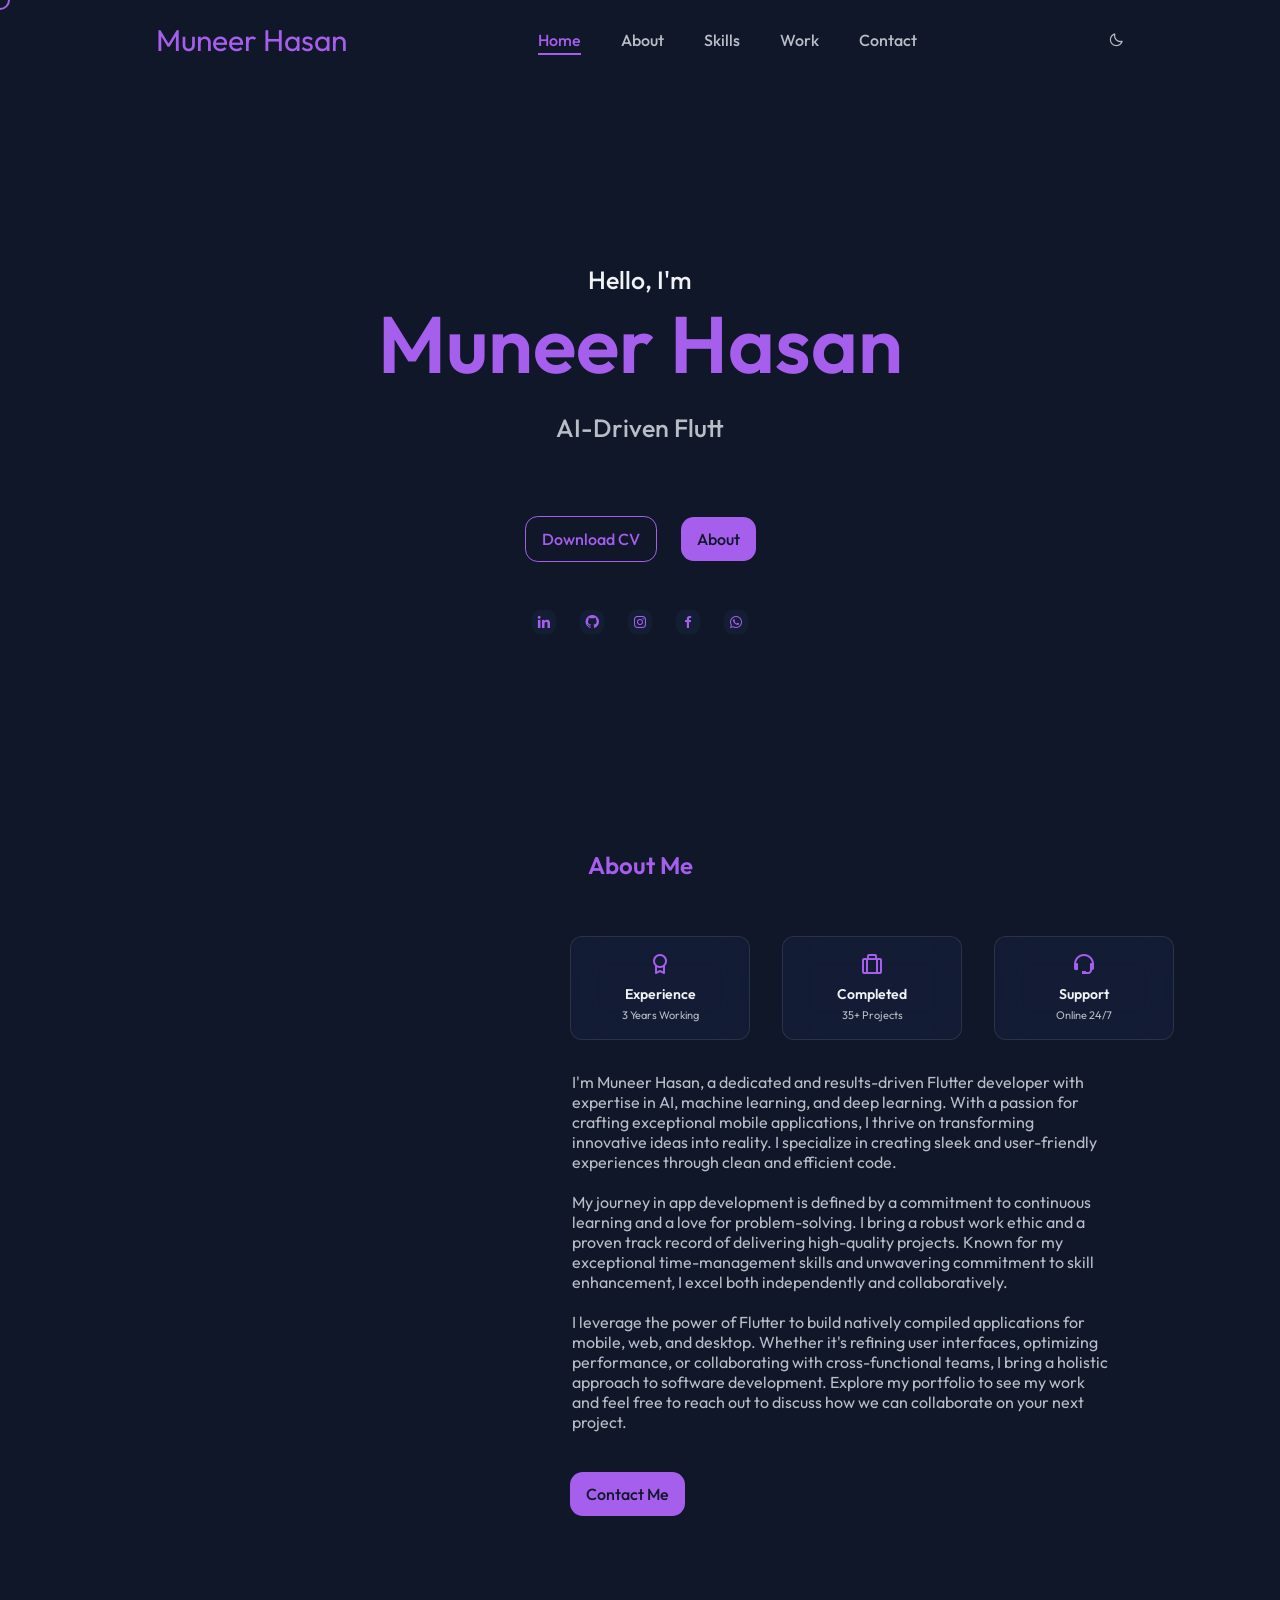
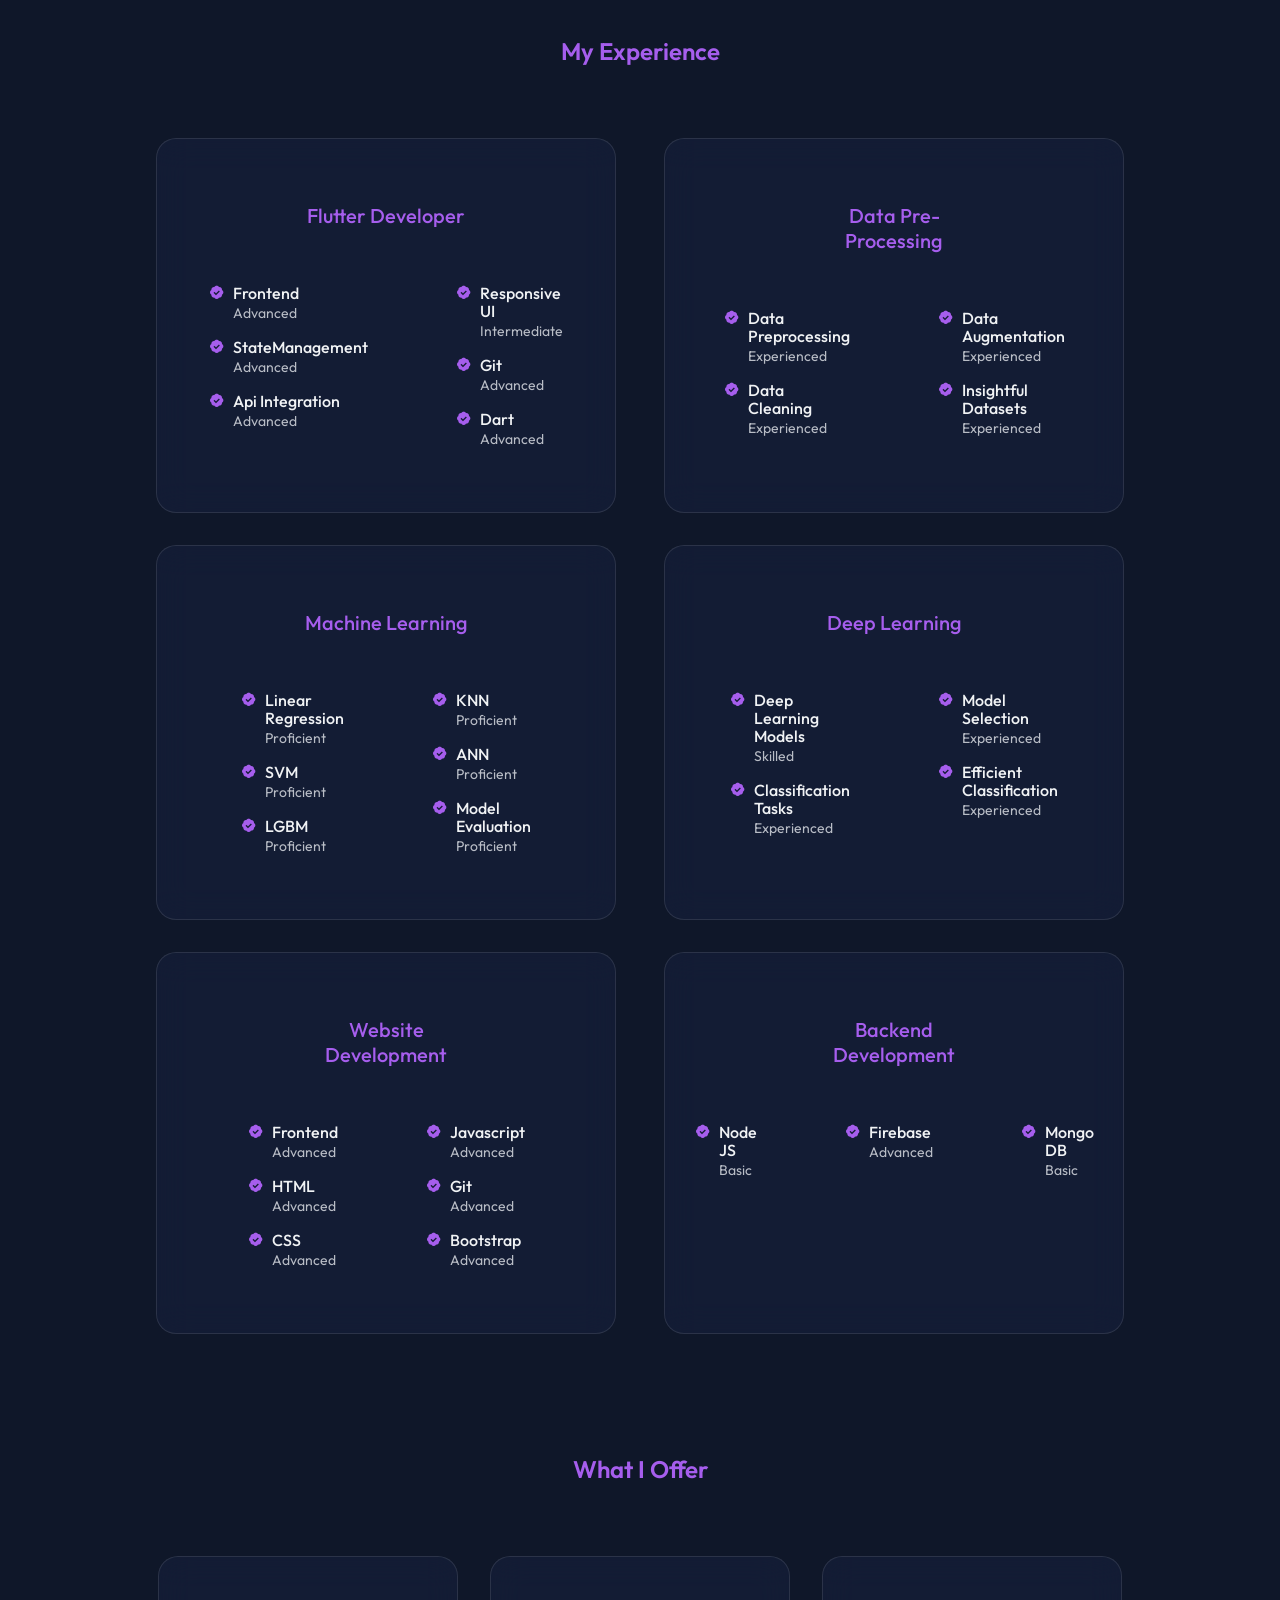
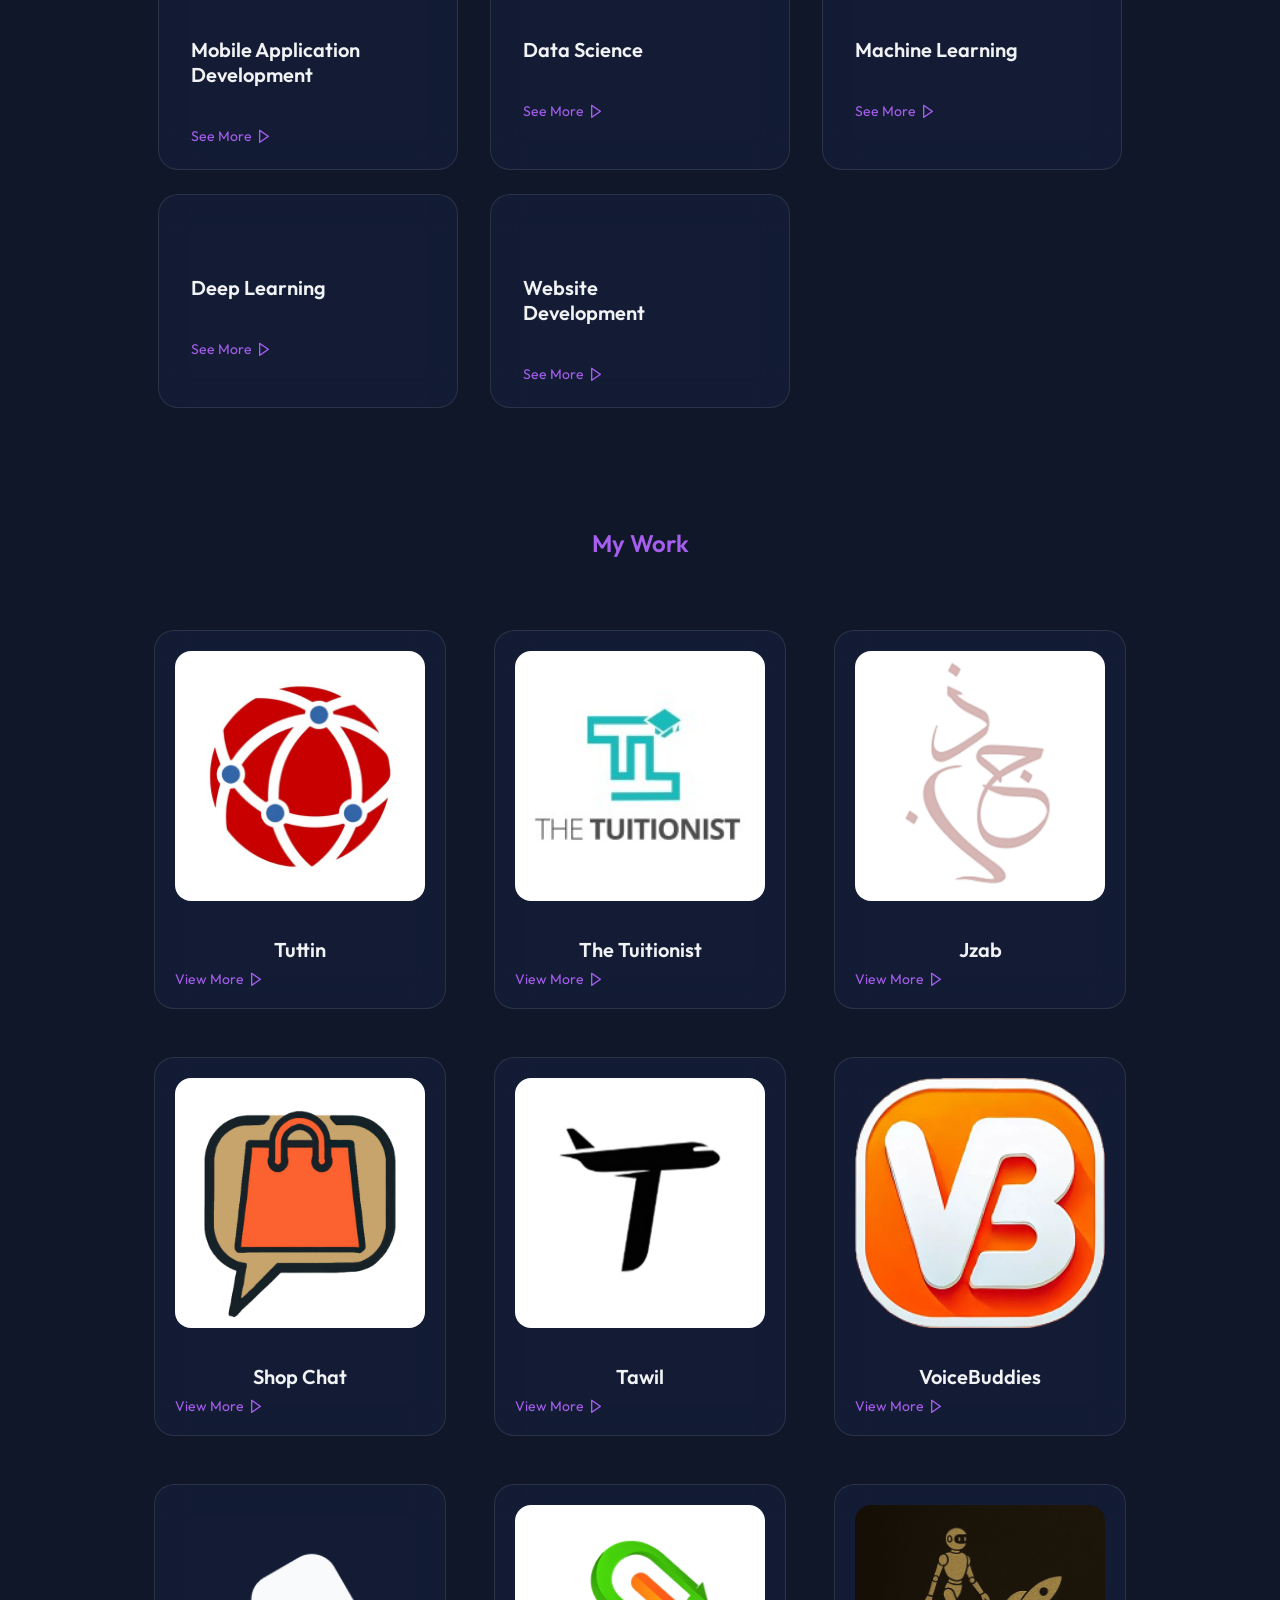
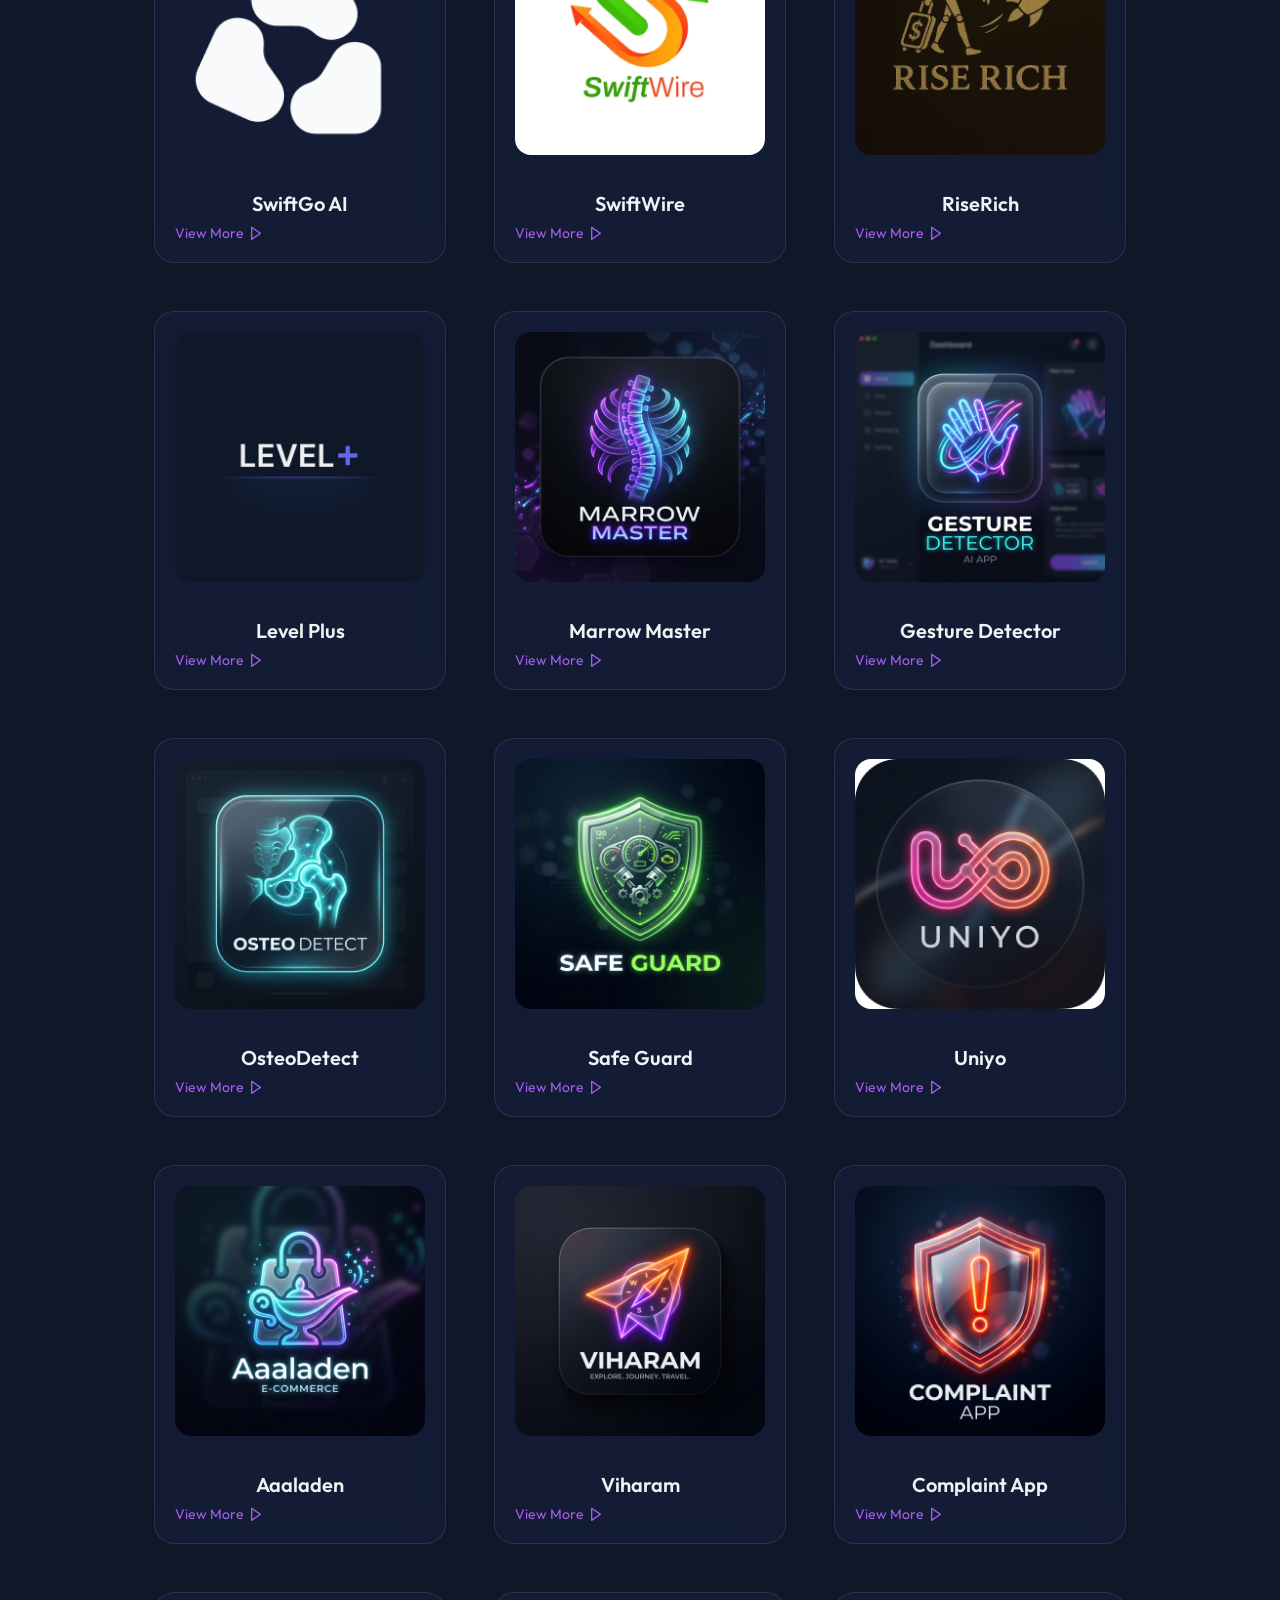
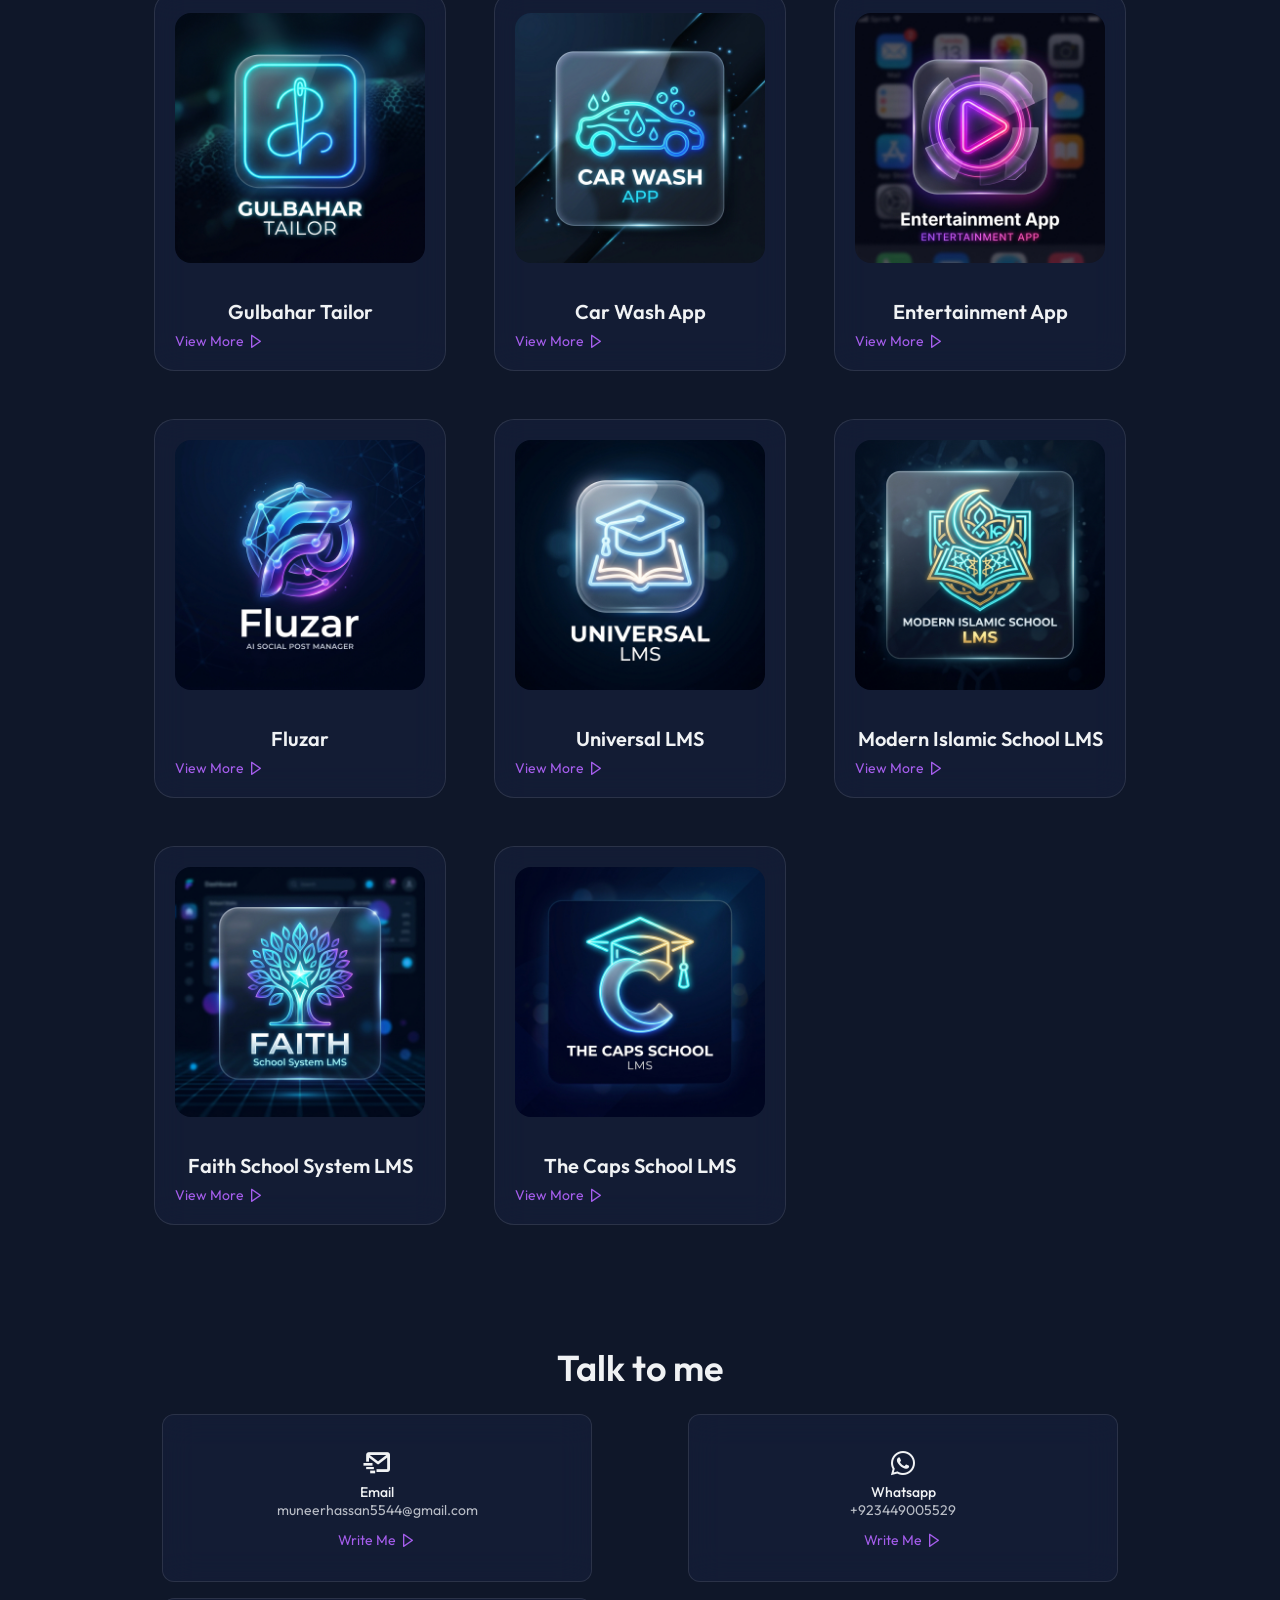
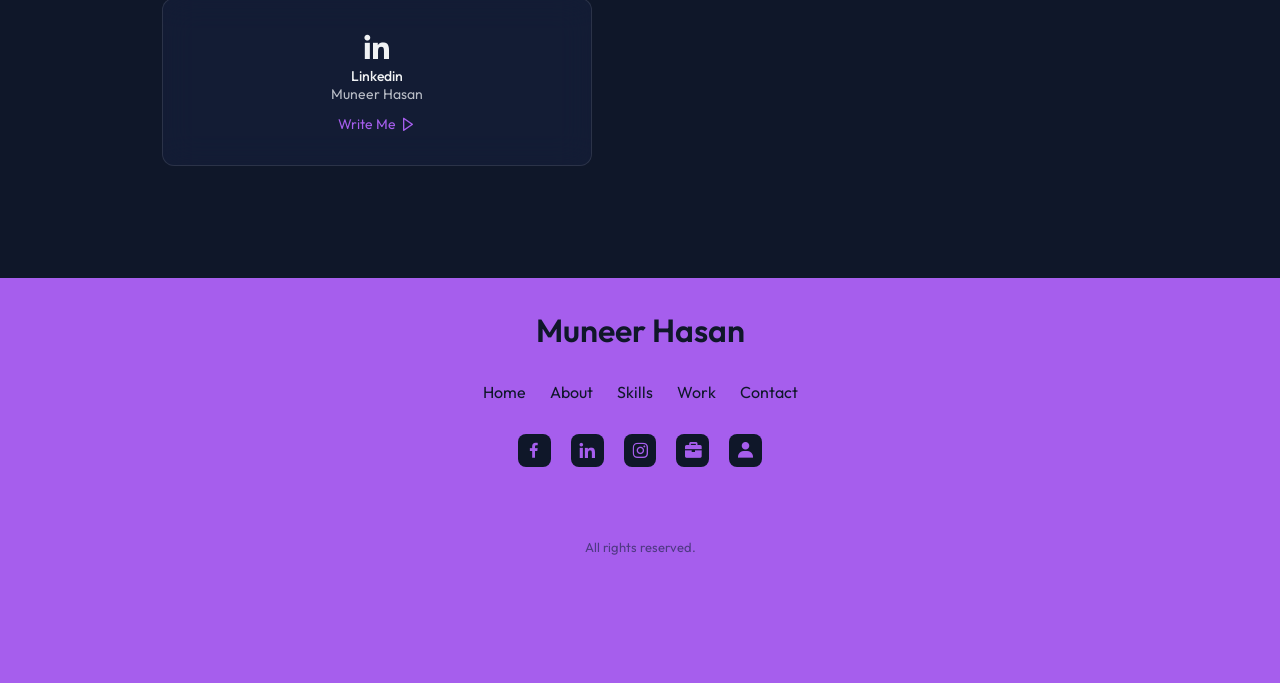
==== commit 5c932240: "Add complete SEO and Open Graph metadata" ====
--- a/index.html
+++ b/index.html
@@ -21,7 +21,25 @@
     <!--=============== CSS ===============-->
     <link rel="stylesheet" href="assets/css/styles.css">
 
-    <title> Muneer Hasan Portfolio </title>
+    <!--=============== SEO & META TAGS ===============-->
+    <title>Muneer Hasan - Senior AI & Flutter Developer</title>
+    <meta name="description" content="I'm a Senior Flutter and AI Developer with 3+ years of experience building scalable, high-performance mobile and web applications for startups, founders, and growing businesses.">
+    <meta name="keywords" content="Muneer Hasan, Flutter Developer, AI Developer, Mobile App Developer, Software Engineer, Portfolio, Developer">
+    <meta name="author" content="Muneer Hasan">
+    
+    <!-- Open Graph / Facebook -->
+    <meta property="og:type" content="website">
+    <meta property="og:url" content="https://www.muneerhasan.com/">
+    <meta property="og:title" content="Muneer Hasan - Senior AI & Flutter Developer">
+    <meta property="og:description" content="Senior Flutter and AI Developer with 3+ years of experience building scalable, high-performance applications.">
+    <meta property="og:image" content="https://www.muneerhasan.com/assets/img/mun_bg.png">
+
+    <!-- Twitter -->
+    <meta property="twitter:card" content="summary_large_image">
+    <meta property="twitter:url" content="https://www.muneerhasan.com/">
+    <meta property="twitter:title" content="Muneer Hasan - Senior AI & Flutter Developer">
+    <meta property="twitter:description" content="Senior Flutter and AI Developer with 3+ years of experience building scalable, high-performance applications.">
+    <meta property="twitter:image" content="https://www.muneerhasan.com/assets/img/mun_bg.png">
 </head>
 
 <body>
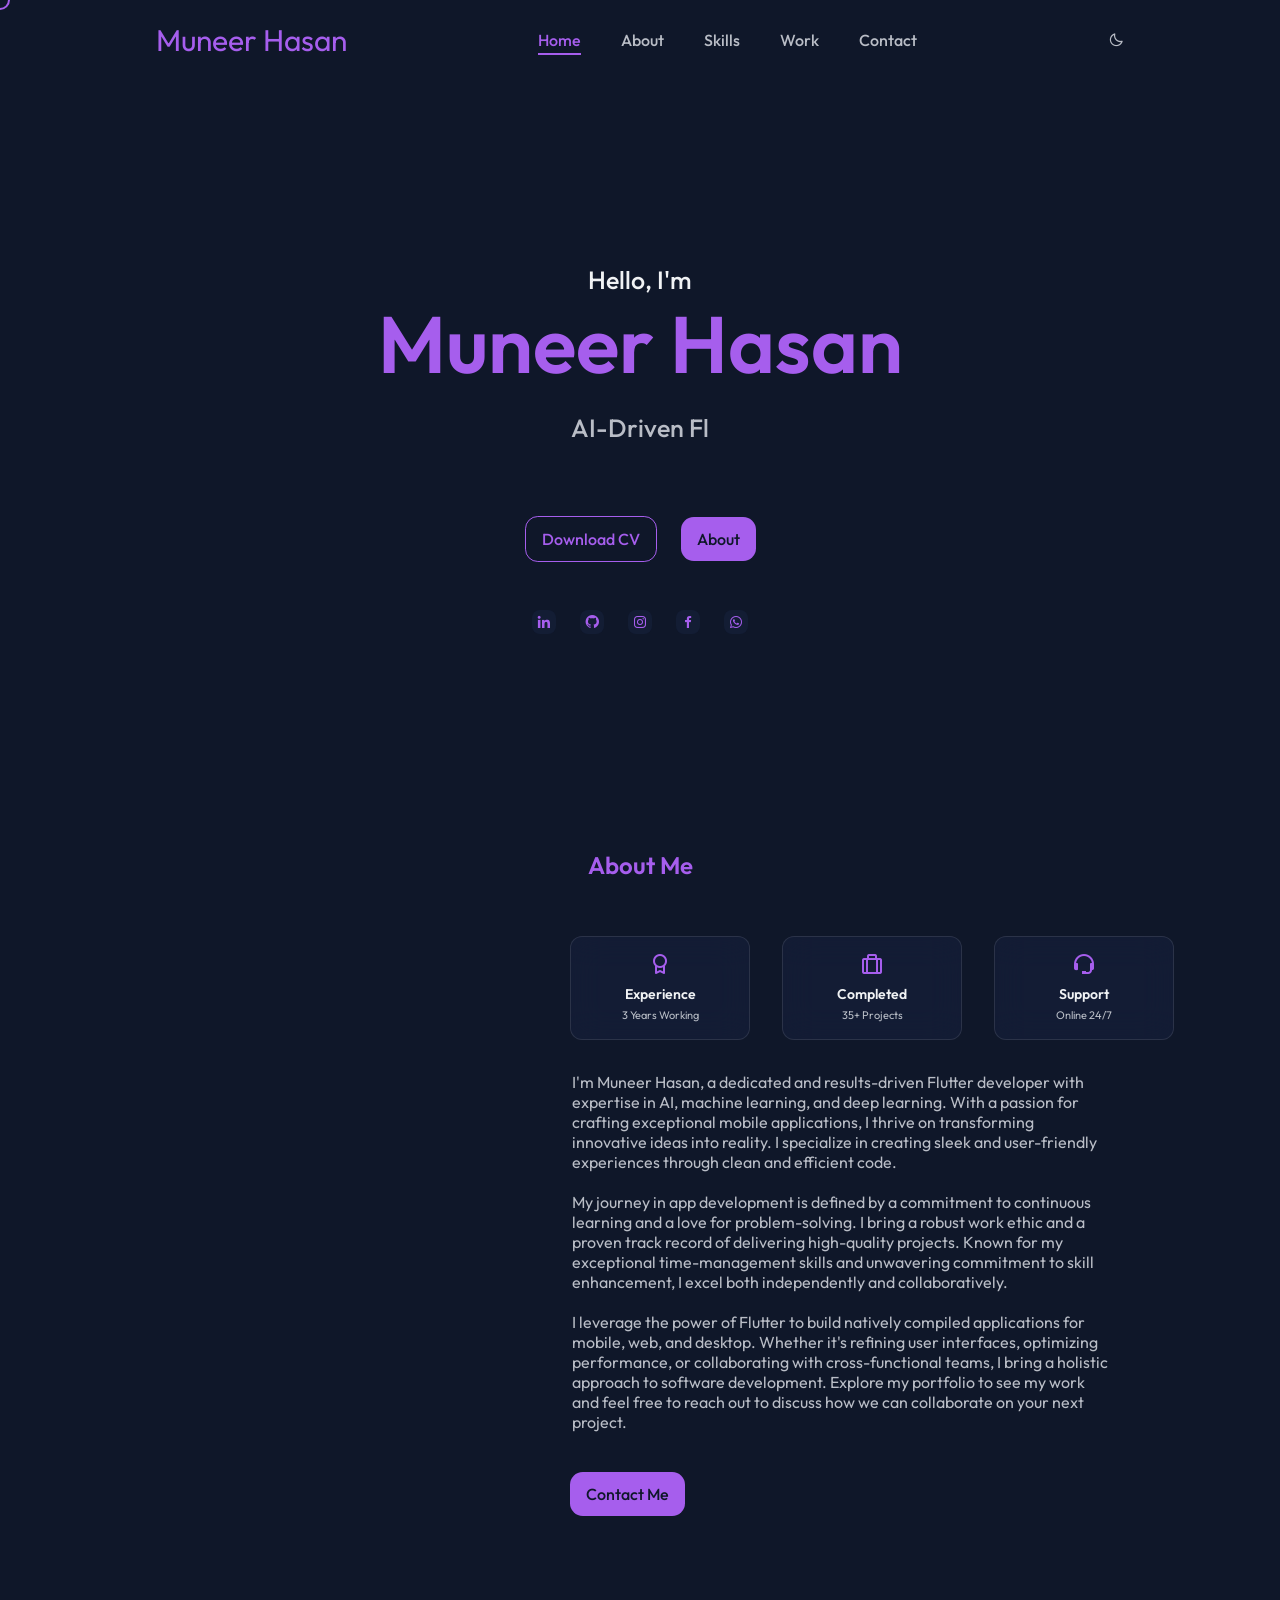
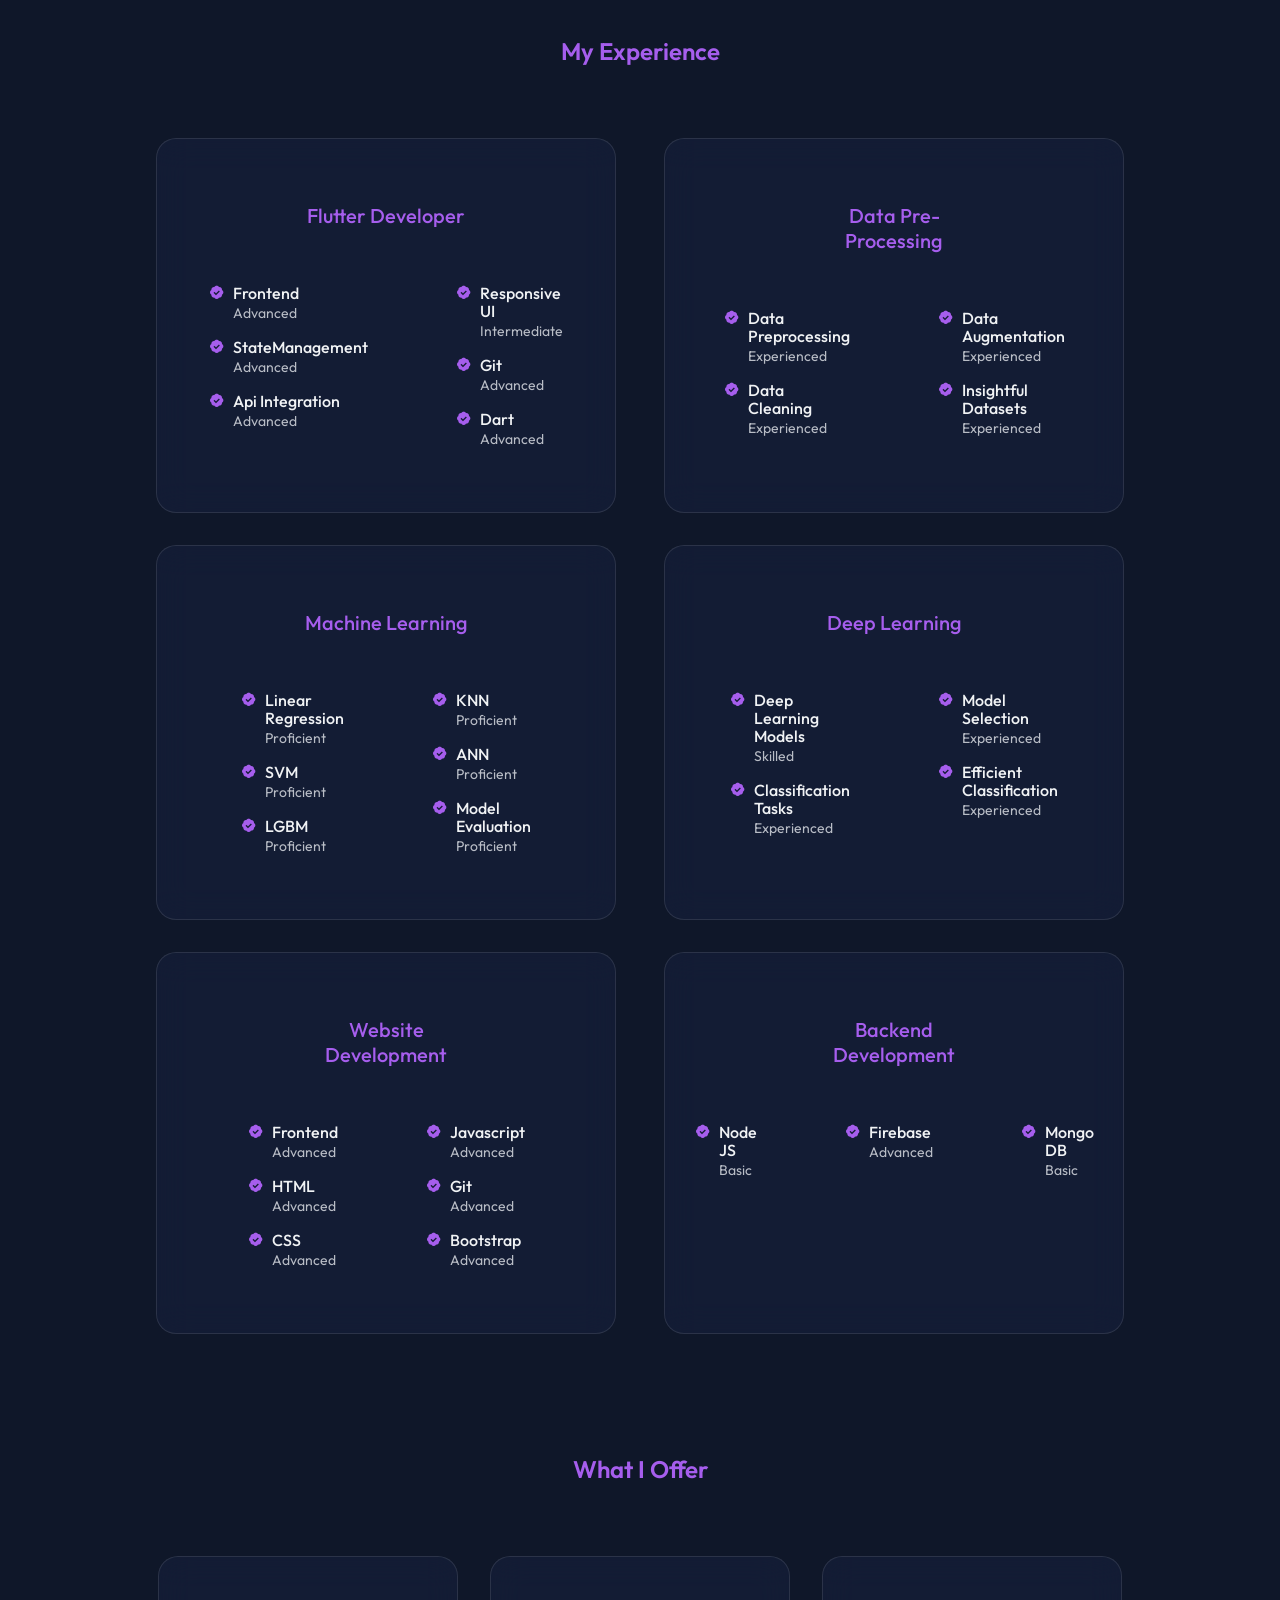
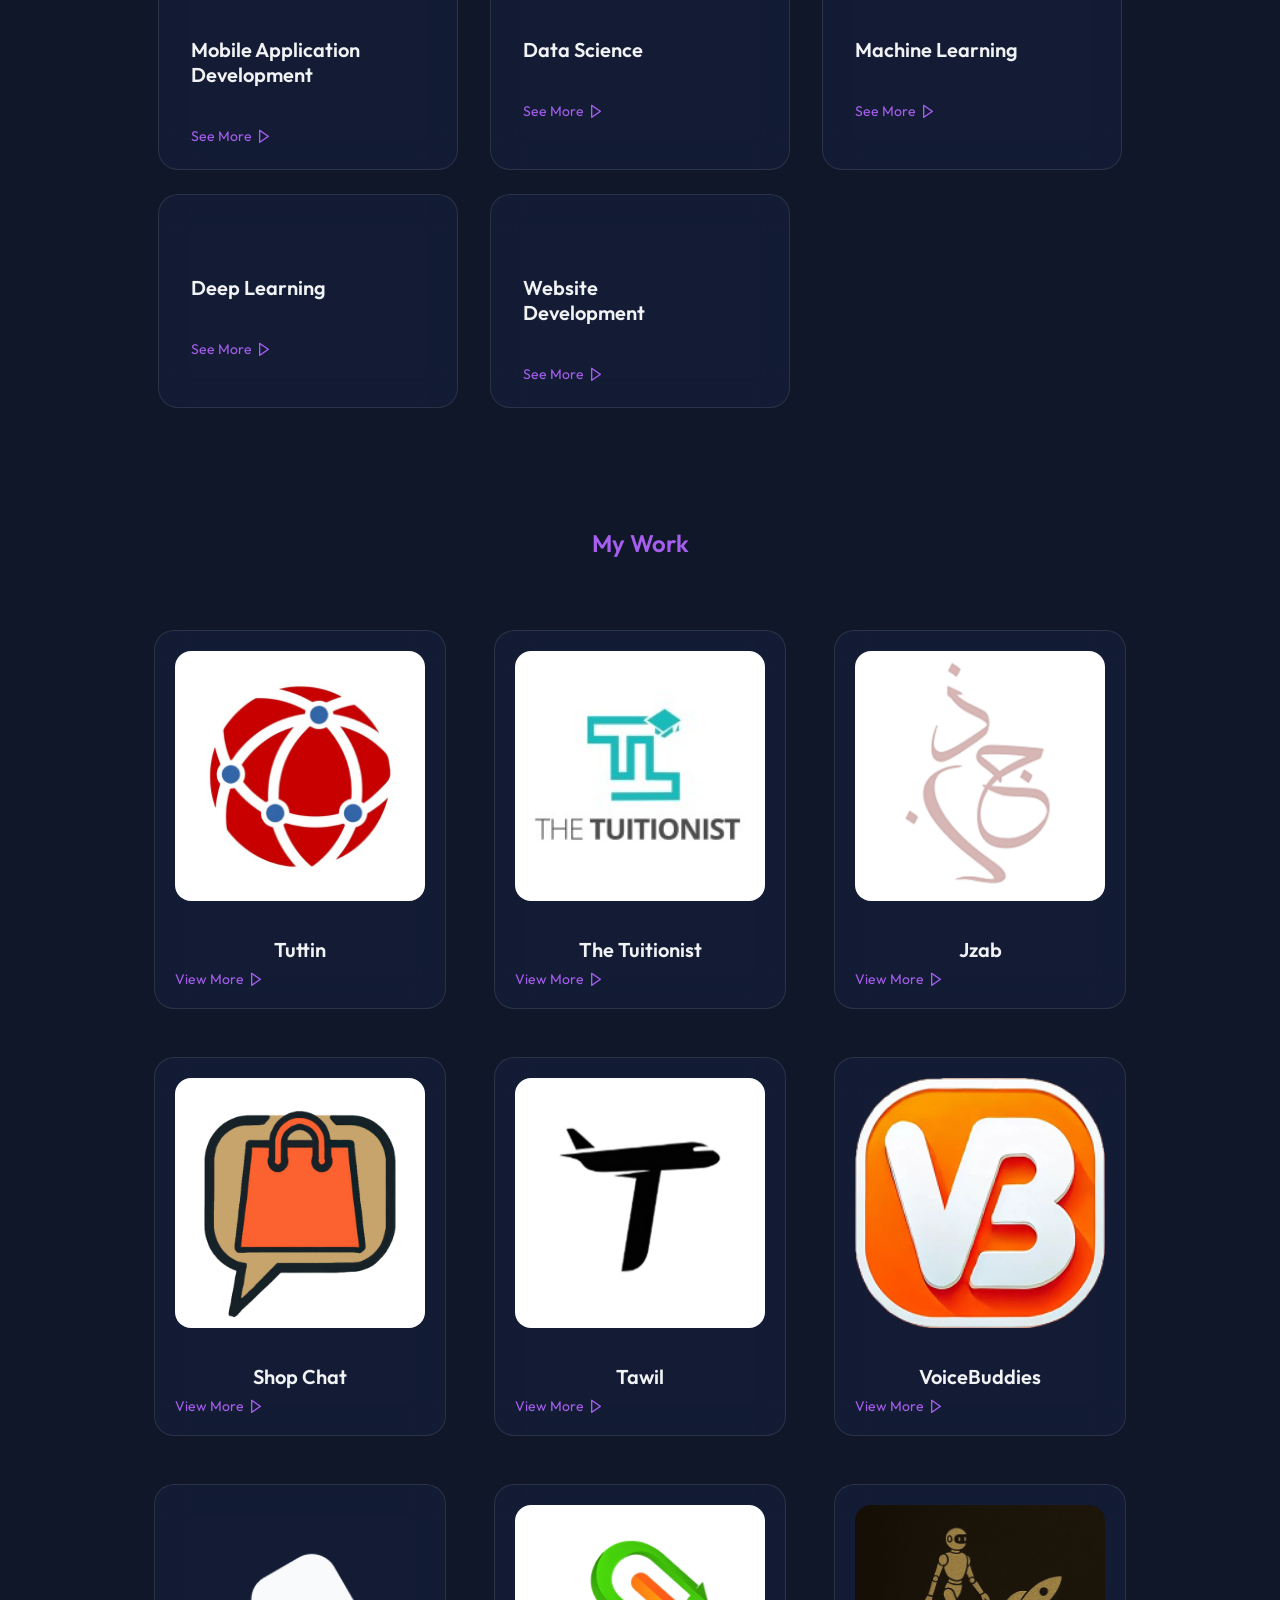
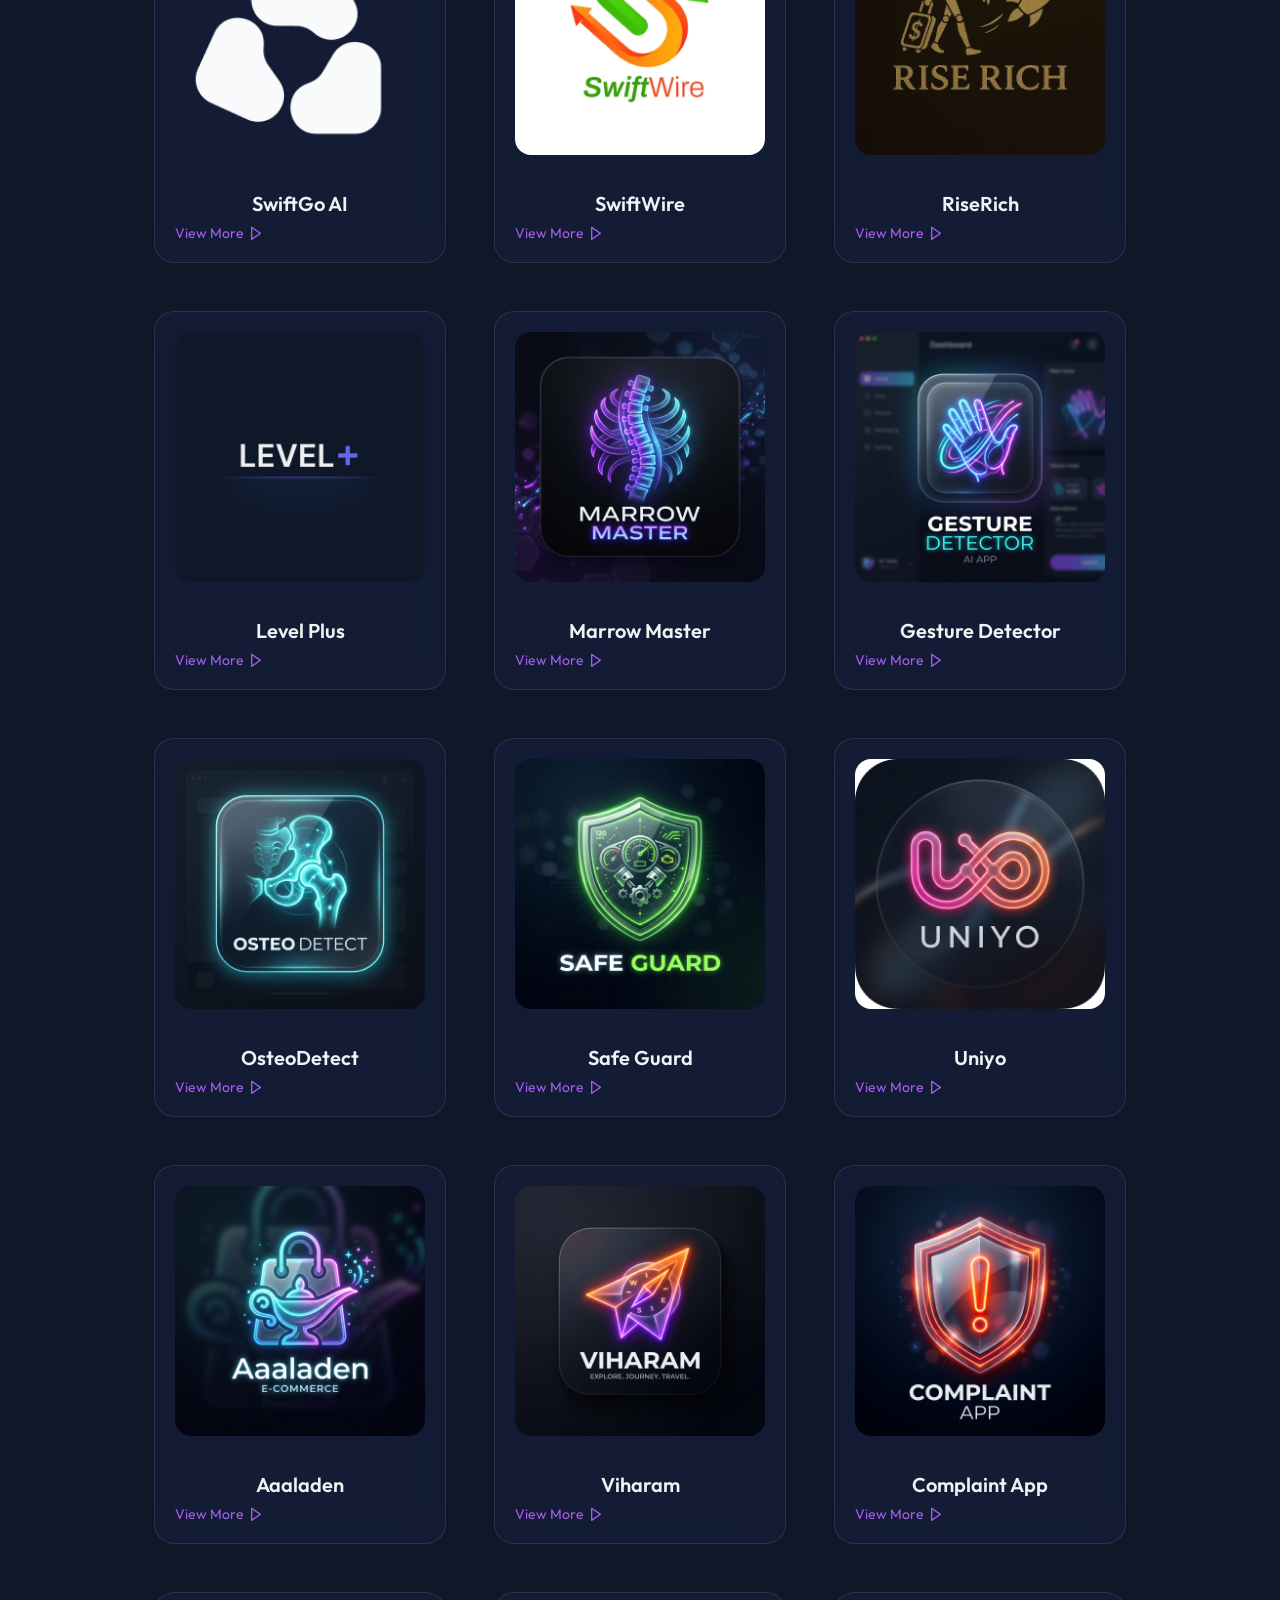
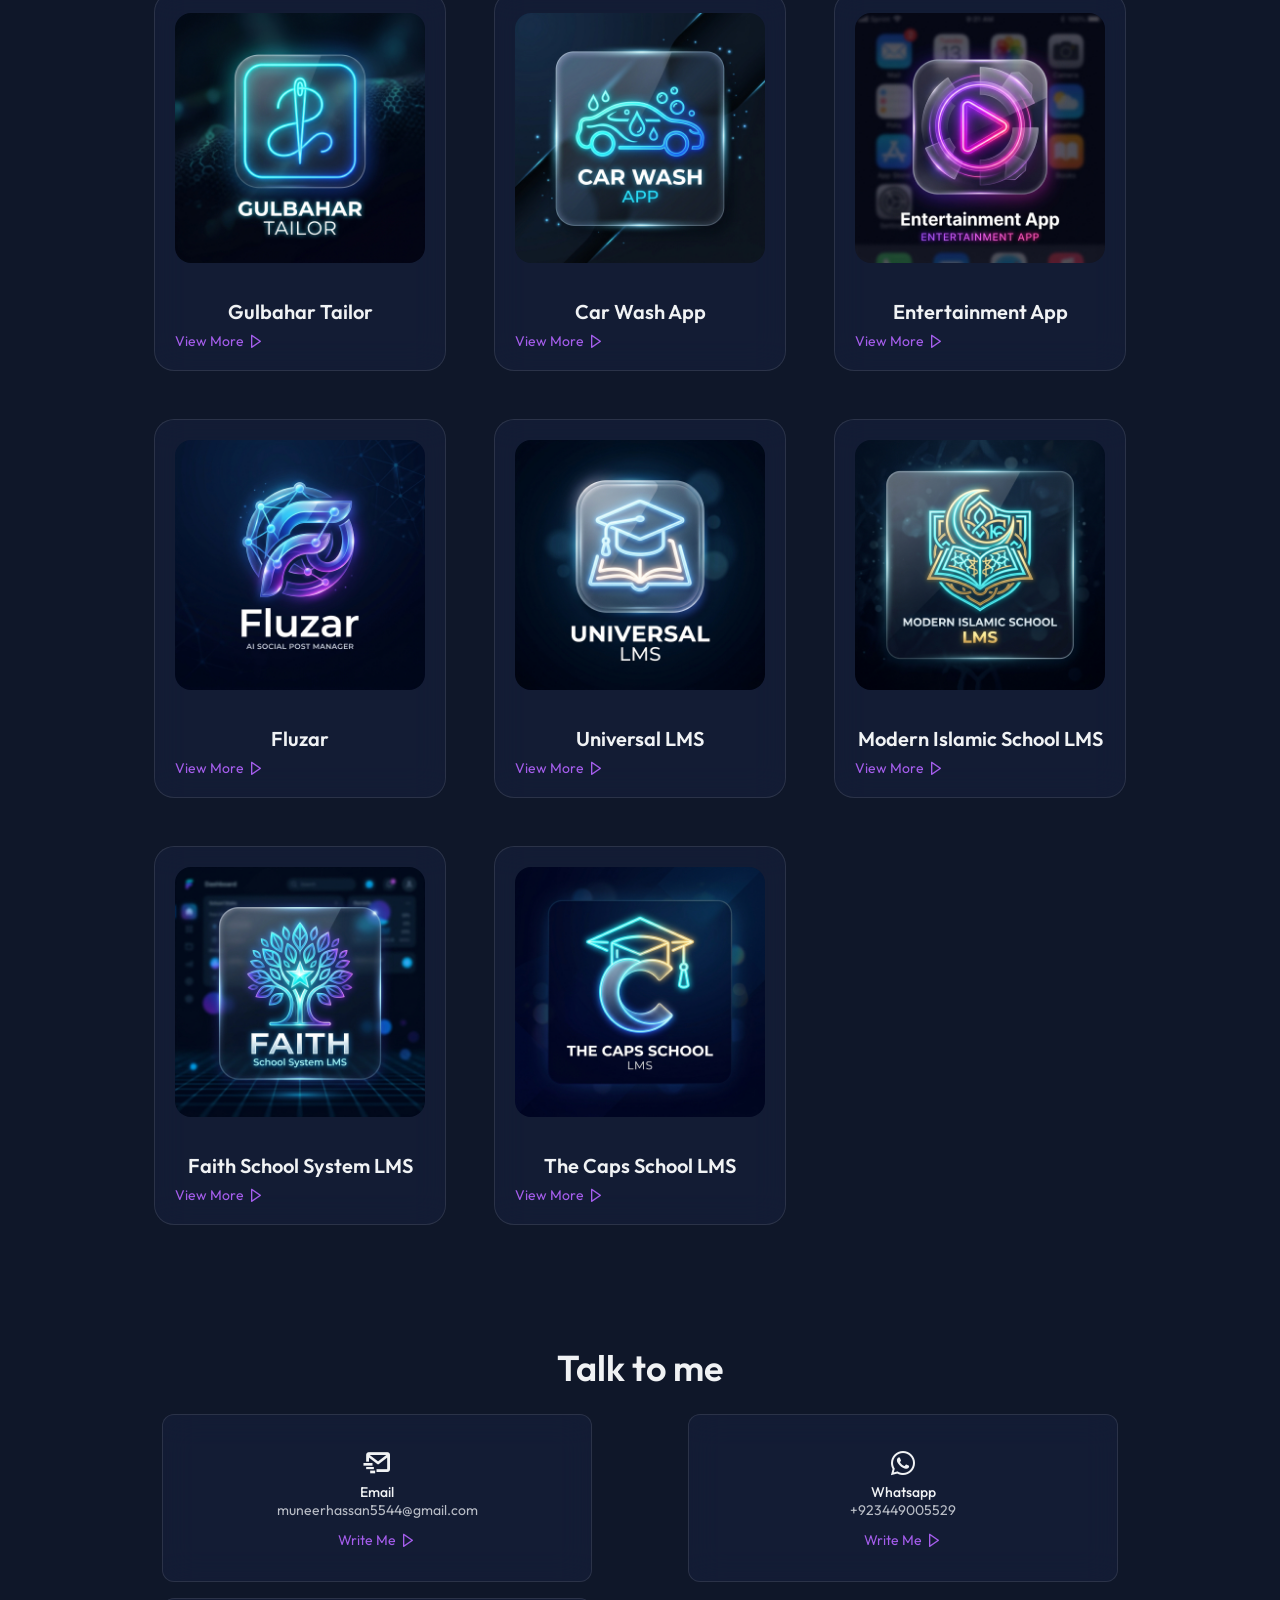
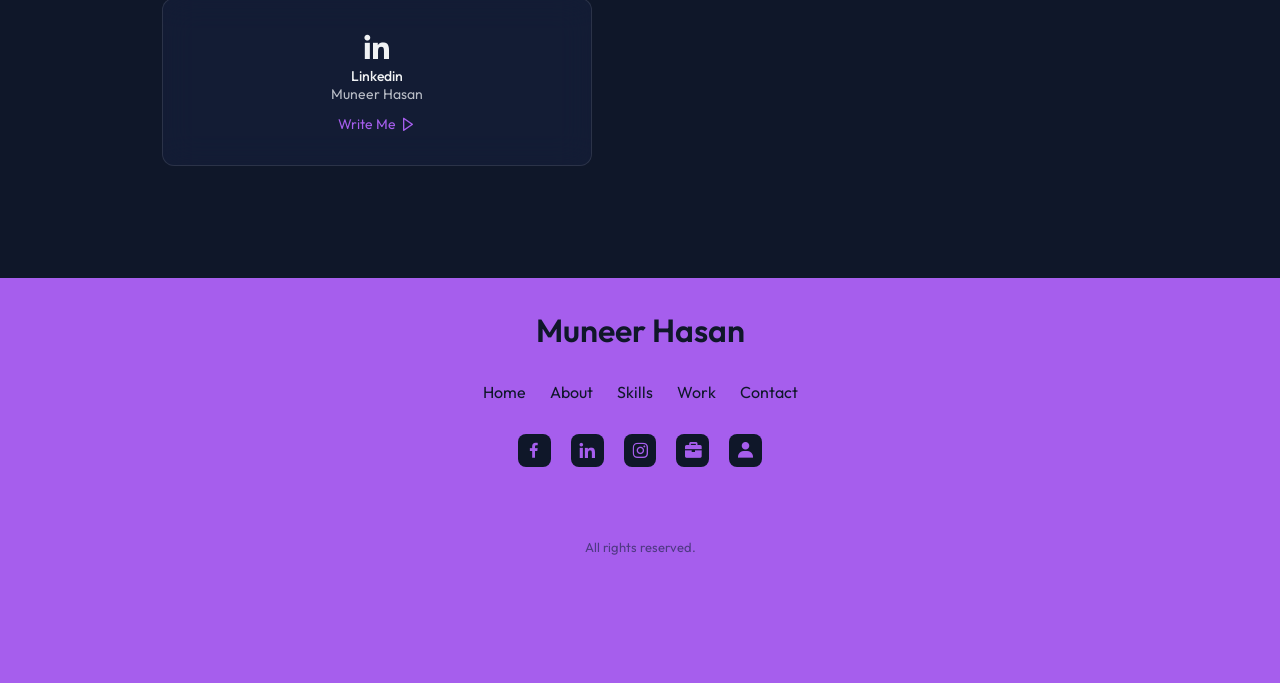
==== commit 368dea92: "Update og:image for better Google Search thumbnail" ====
--- a/index.html
+++ b/index.html
@@ -32,14 +32,14 @@
     <meta property="og:url" content="https://www.muneerhasan.com/">
     <meta property="og:title" content="Muneer Hasan - Senior AI & Flutter Developer">
     <meta property="og:description" content="Senior Flutter and AI Developer with 3+ years of experience building scalable, high-performance applications.">
-    <meta property="og:image" content="https://www.muneerhasan.com/assets/img/mun_bg.png">
+    <meta property="og:image" content="https://www.muneerhasan.com/assets/favicons/mh_favicon.jpg">
 
     <!-- Twitter -->
     <meta property="twitter:card" content="summary_large_image">
     <meta property="twitter:url" content="https://www.muneerhasan.com/">
     <meta property="twitter:title" content="Muneer Hasan - Senior AI & Flutter Developer">
     <meta property="twitter:description" content="Senior Flutter and AI Developer with 3+ years of experience building scalable, high-performance applications.">
-    <meta property="twitter:image" content="https://www.muneerhasan.com/assets/img/mun_bg.png">
+    <meta property="twitter:image" content="https://www.muneerhasan.com/assets/favicons/mh_favicon.jpg">
 </head>
 
 <body>
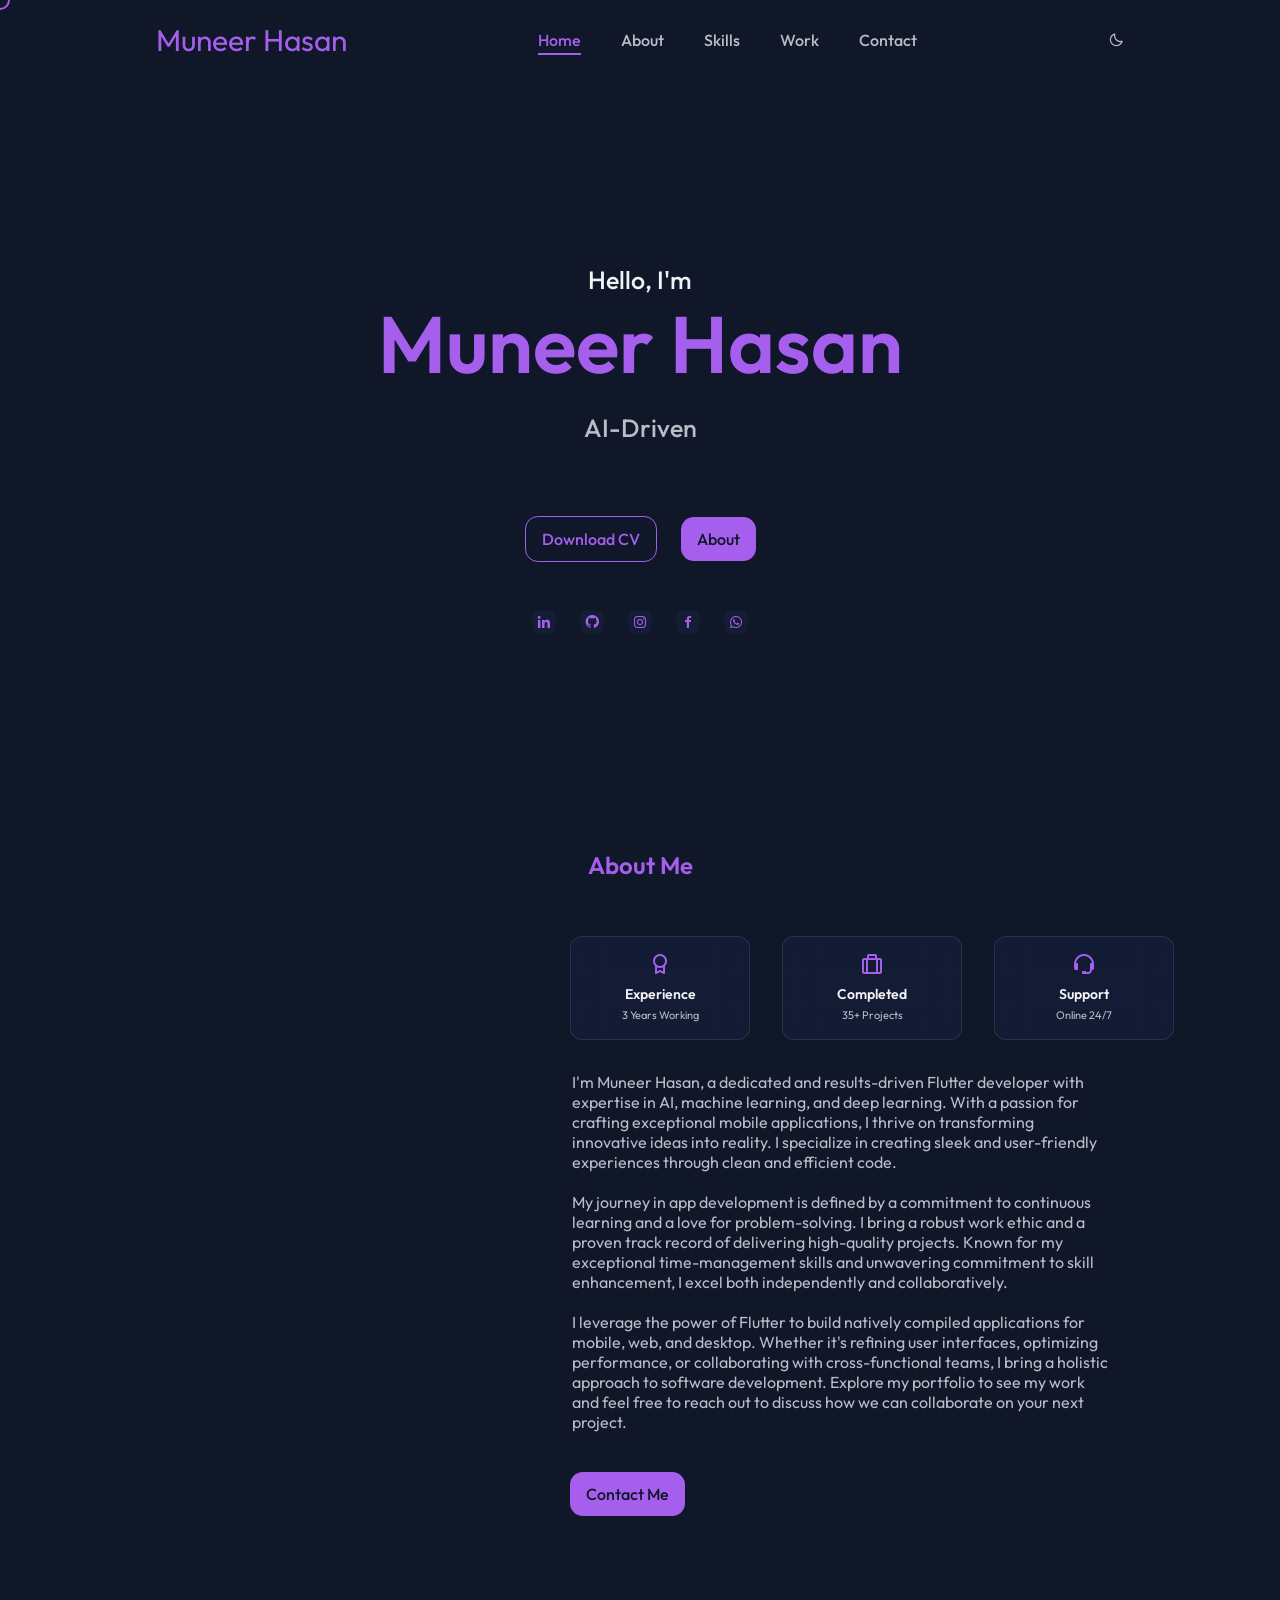
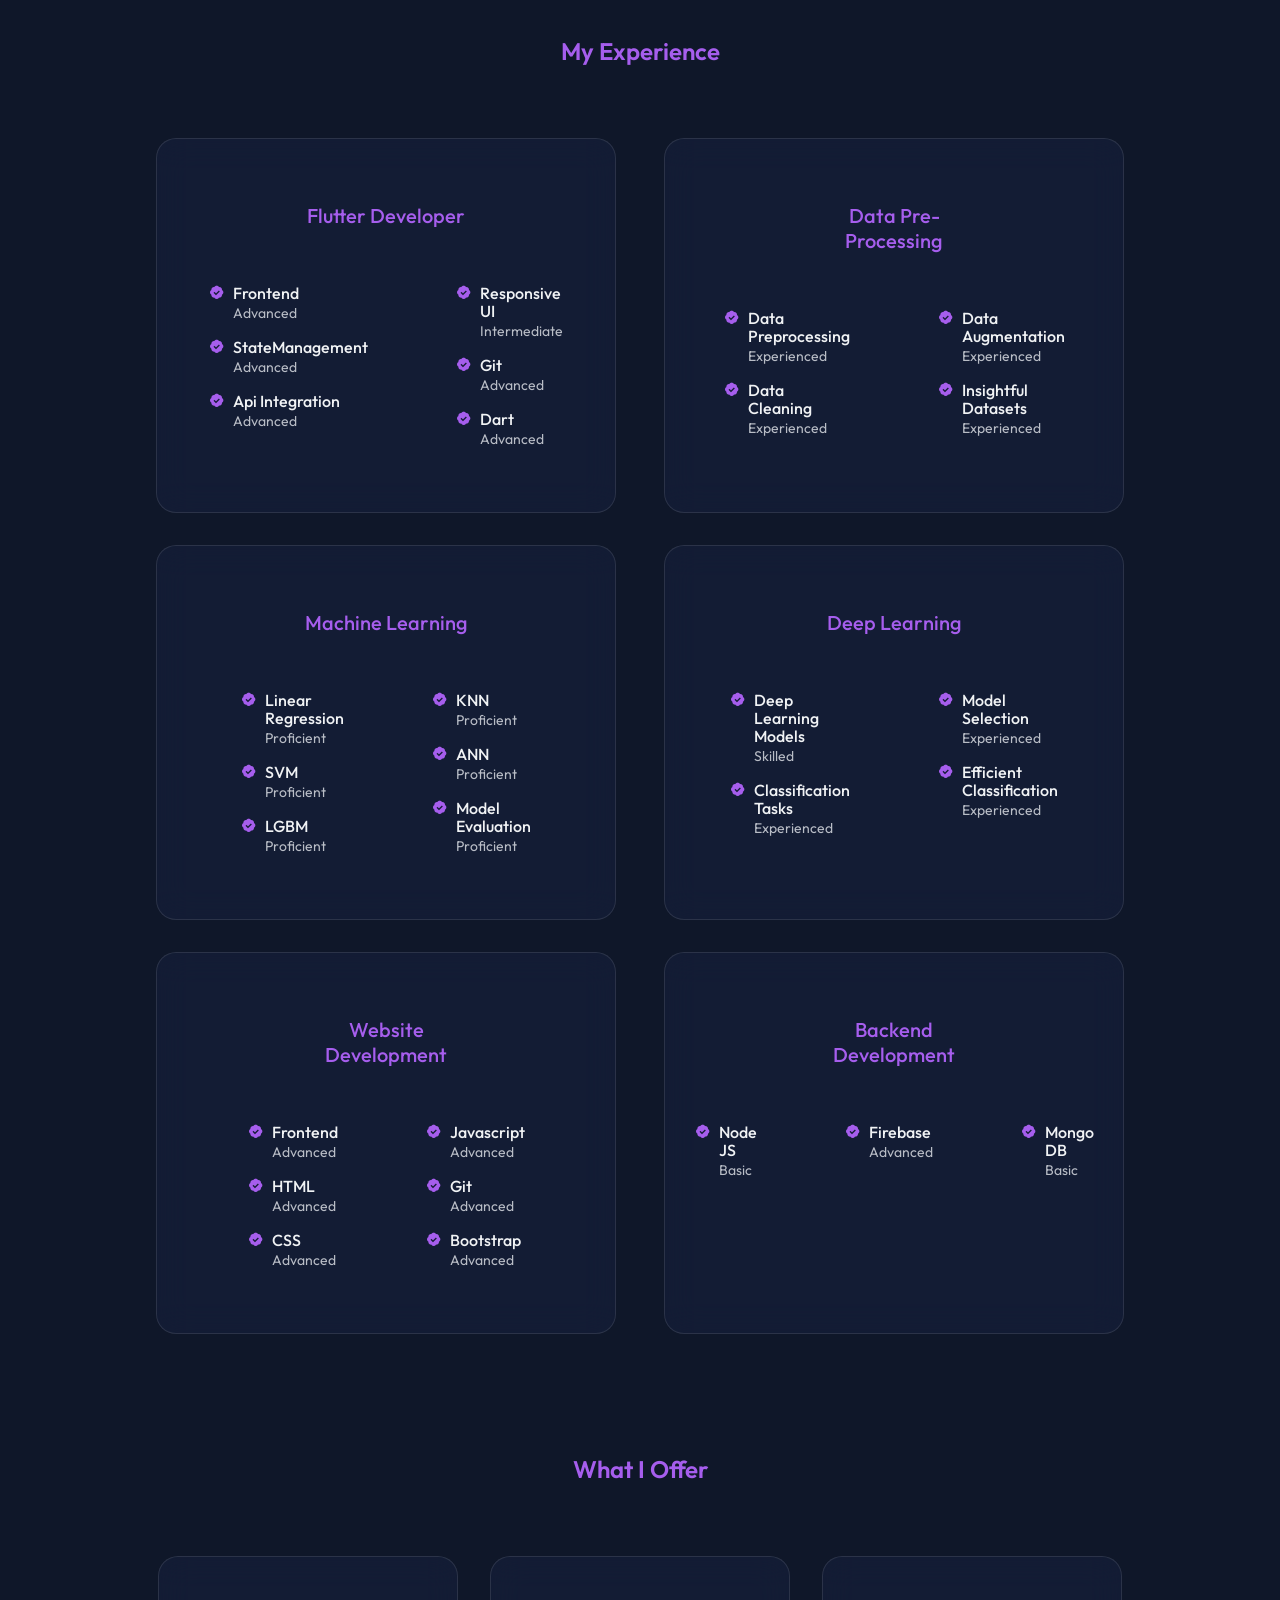
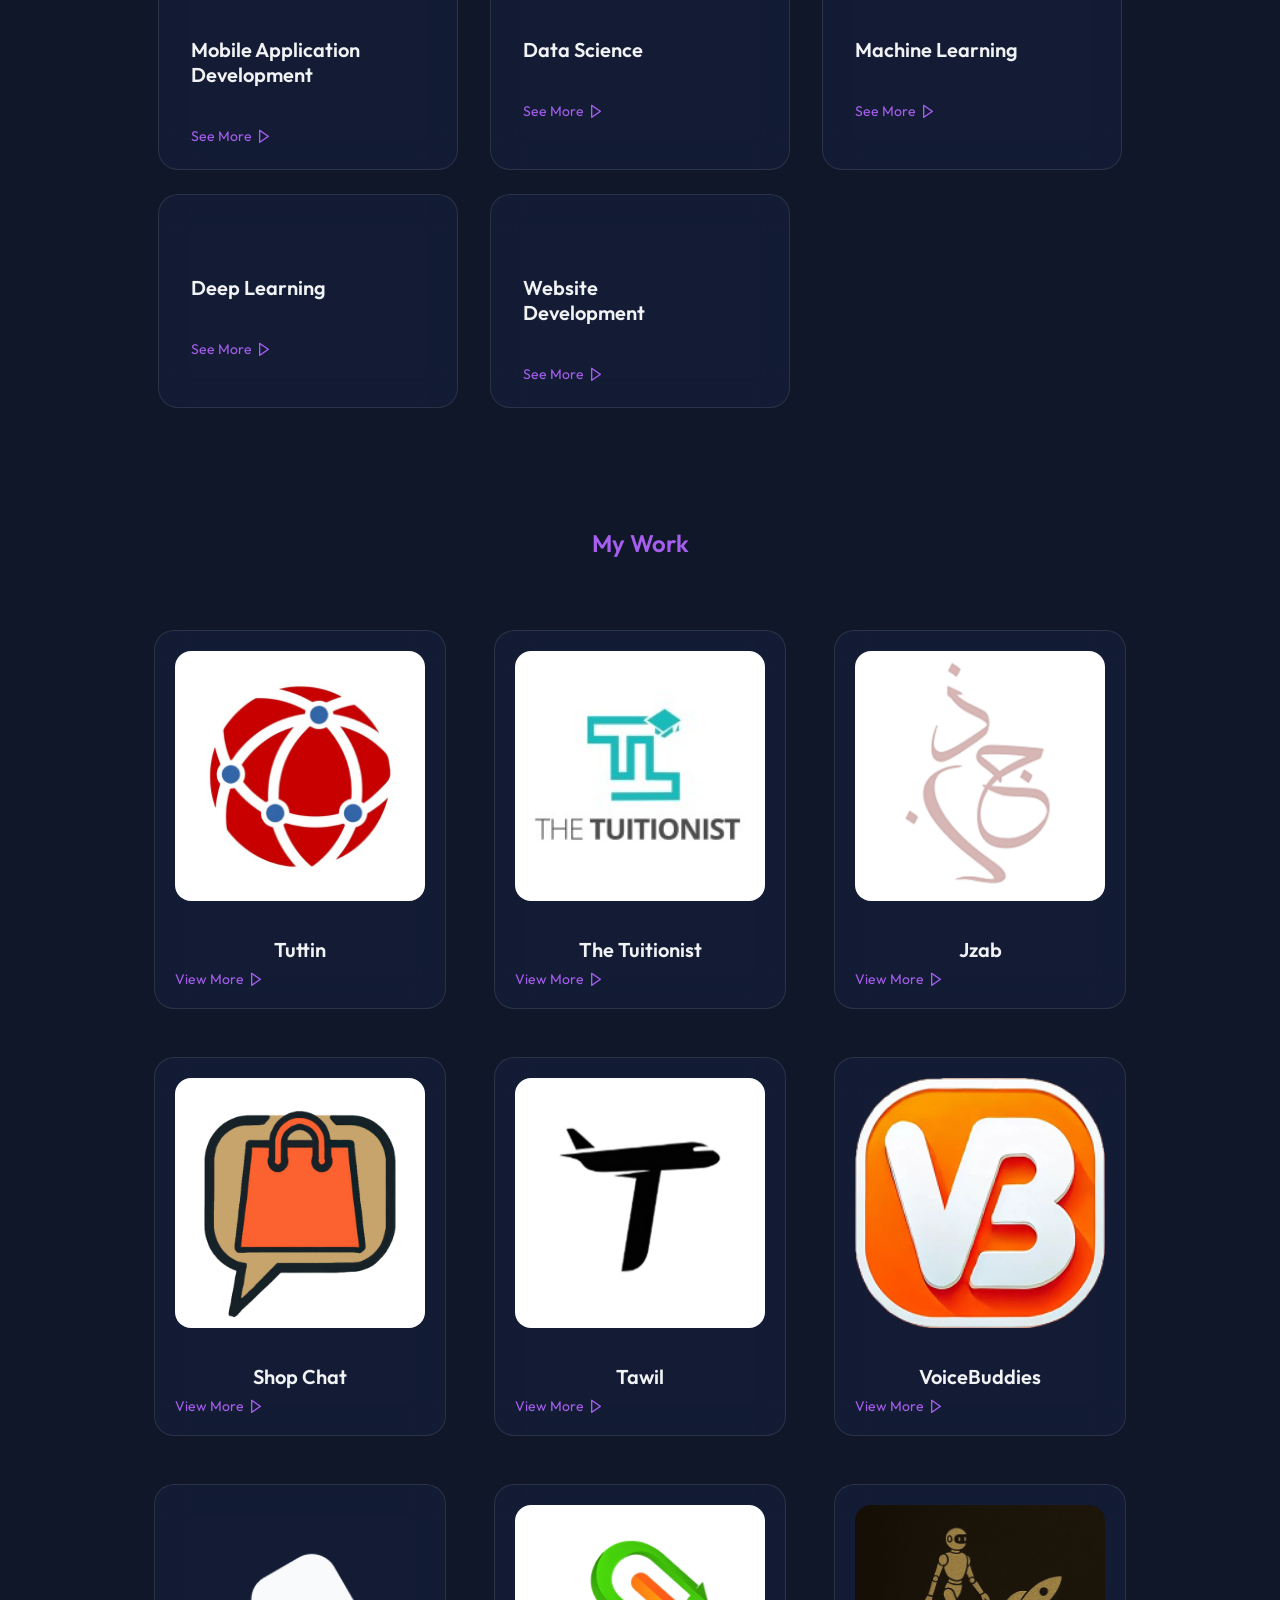
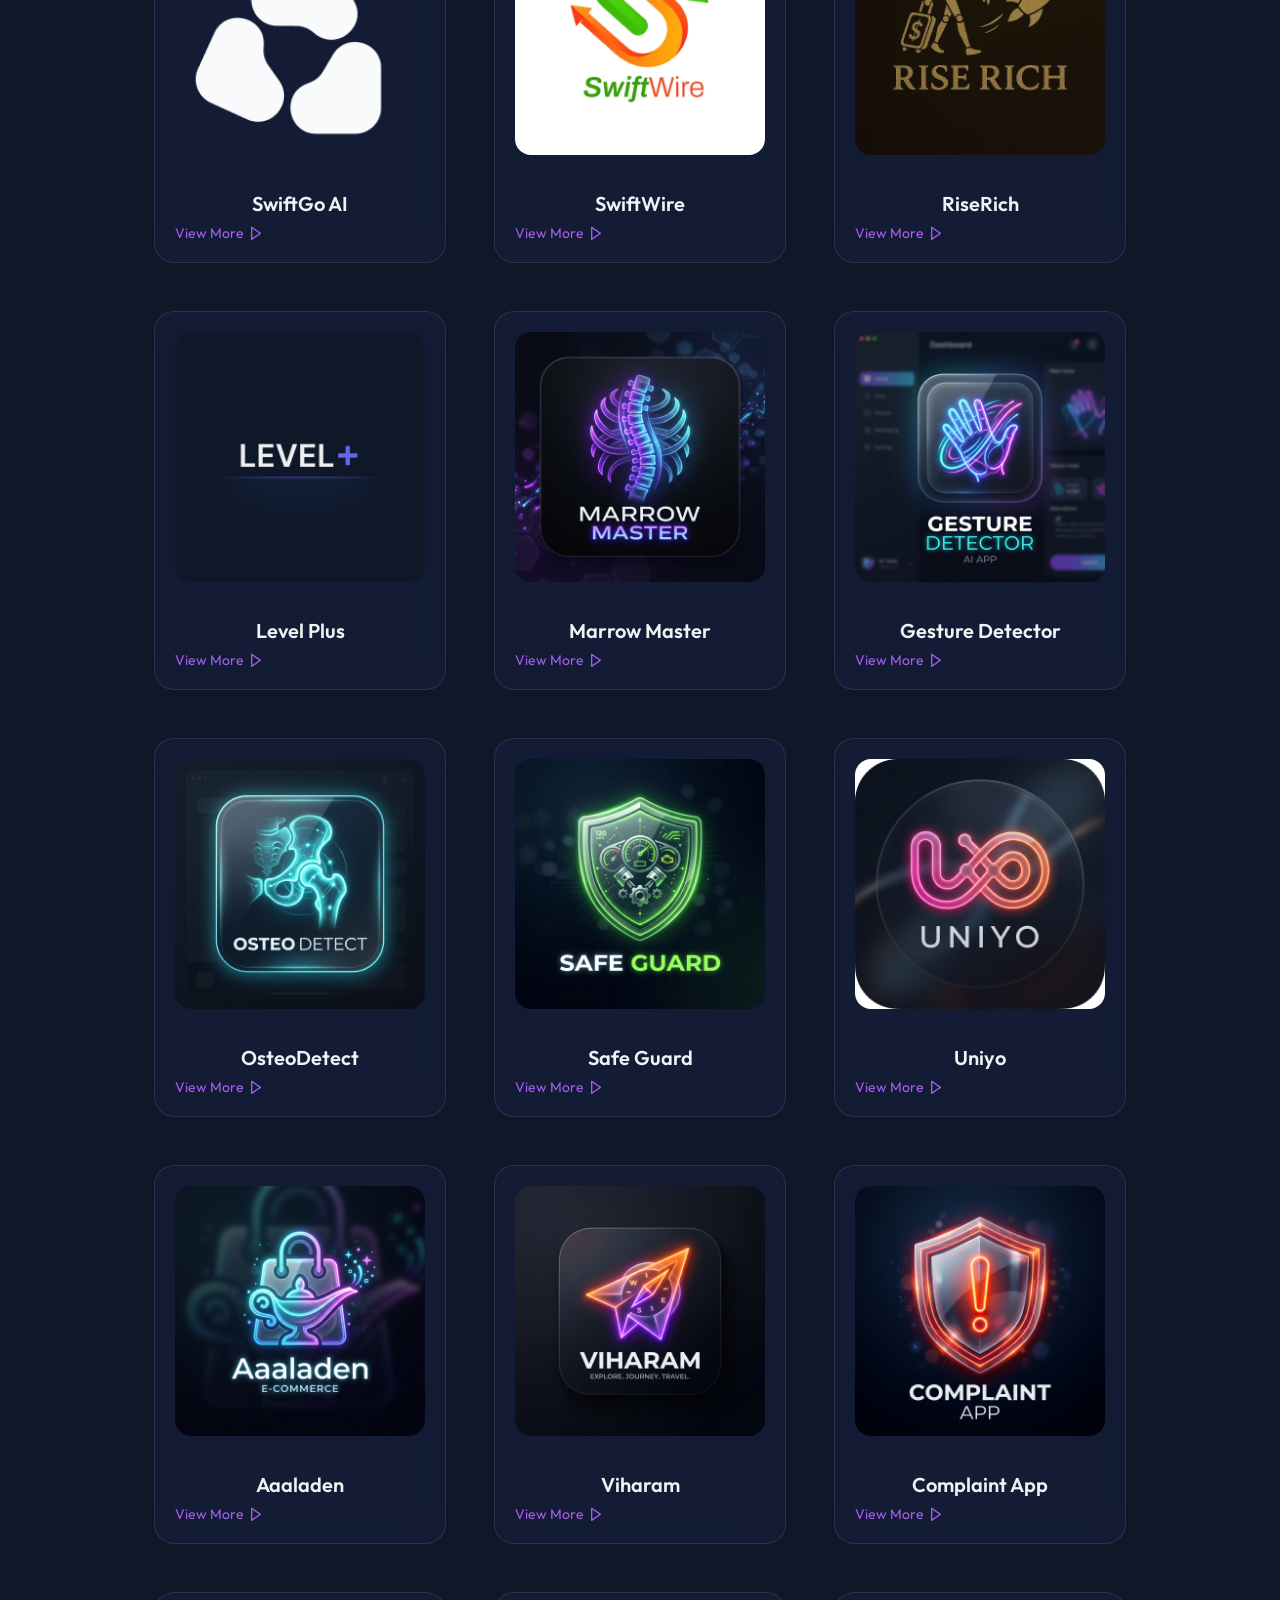
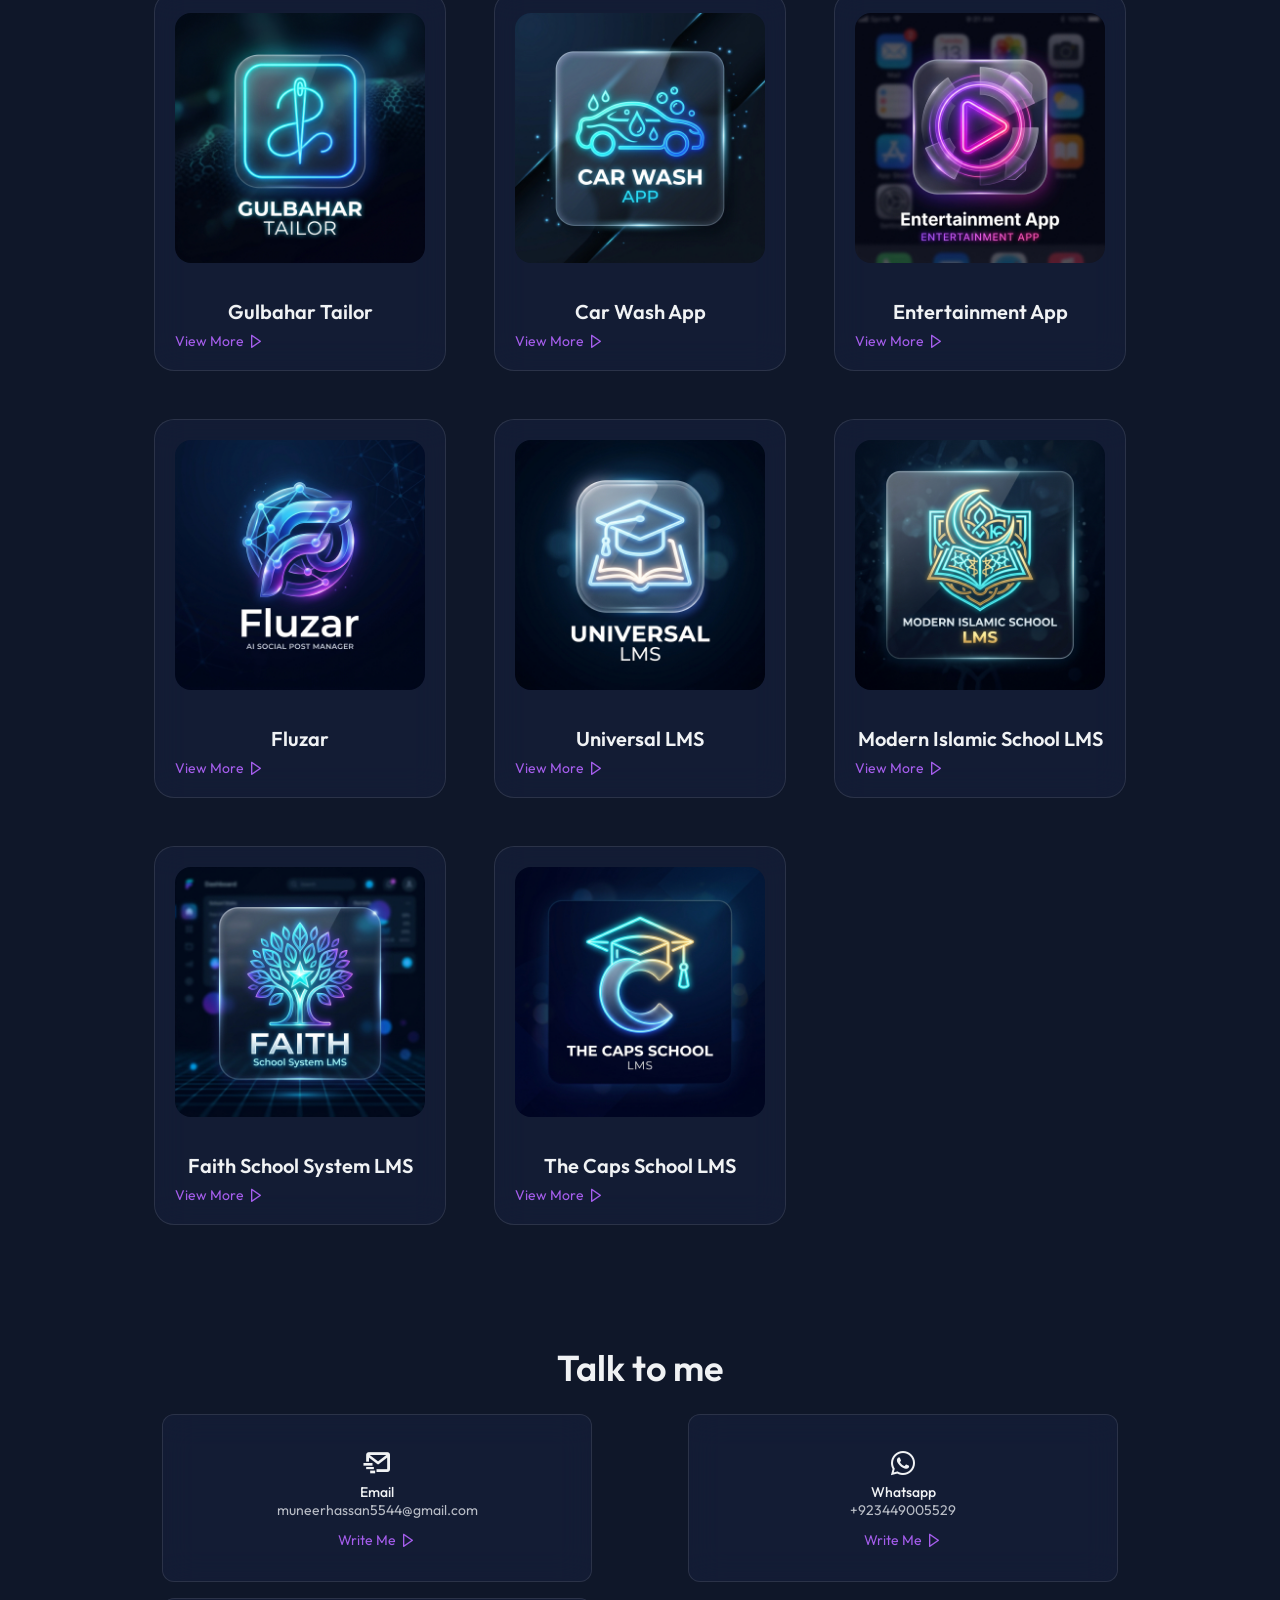
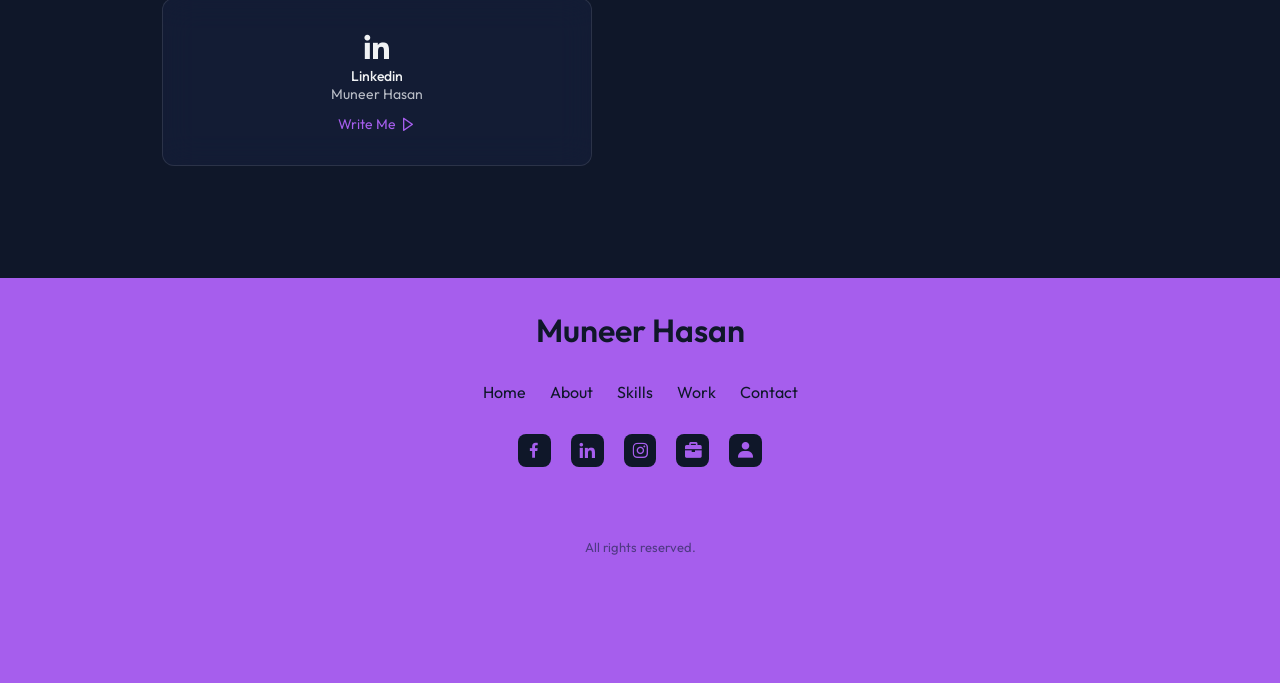
==== commit da654fbb: "Fix Google Search favicon issue and use new professional portrait for OG image" ====
--- a/index.html
+++ b/index.html
@@ -6,6 +6,7 @@
     <meta name="viewport" content="width=device-width, initial-scale=1.0">
 
     <!--=============== FAVICON ===============-->
+    <link rel="icon" type="image/jpeg" sizes="192x192" href="assets/favicons/mh_favicon.jpg">
     <link rel="icon" type="image/svg+xml" href="assets/favicons/mh_favicon.svg">
     <link rel="apple-touch-icon" href="assets/favicons/mh_favicon.svg">
     <link rel="shortcut icon" href="assets/favicons/mh_favicon.svg">
@@ -32,14 +33,14 @@
     <meta property="og:url" content="https://www.muneerhasan.com/">
     <meta property="og:title" content="Muneer Hasan - Senior AI & Flutter Developer">
     <meta property="og:description" content="Senior Flutter and AI Developer with 3+ years of experience building scalable, high-performance applications.">
-    <meta property="og:image" content="https://www.muneerhasan.com/assets/favicons/mh_favicon.jpg">
+    <meta property="og:image" content="https://www.muneerhasan.com/assets/img/professional_portrait.jpg">
 
     <!-- Twitter -->
     <meta property="twitter:card" content="summary_large_image">
     <meta property="twitter:url" content="https://www.muneerhasan.com/">
     <meta property="twitter:title" content="Muneer Hasan - Senior AI & Flutter Developer">
     <meta property="twitter:description" content="Senior Flutter and AI Developer with 3+ years of experience building scalable, high-performance applications.">
-    <meta property="twitter:image" content="https://www.muneerhasan.com/assets/favicons/mh_favicon.jpg">
+    <meta property="twitter:image" content="https://www.muneerhasan.com/assets/img/professional_portrait.jpg">
 </head>
 
 <body>
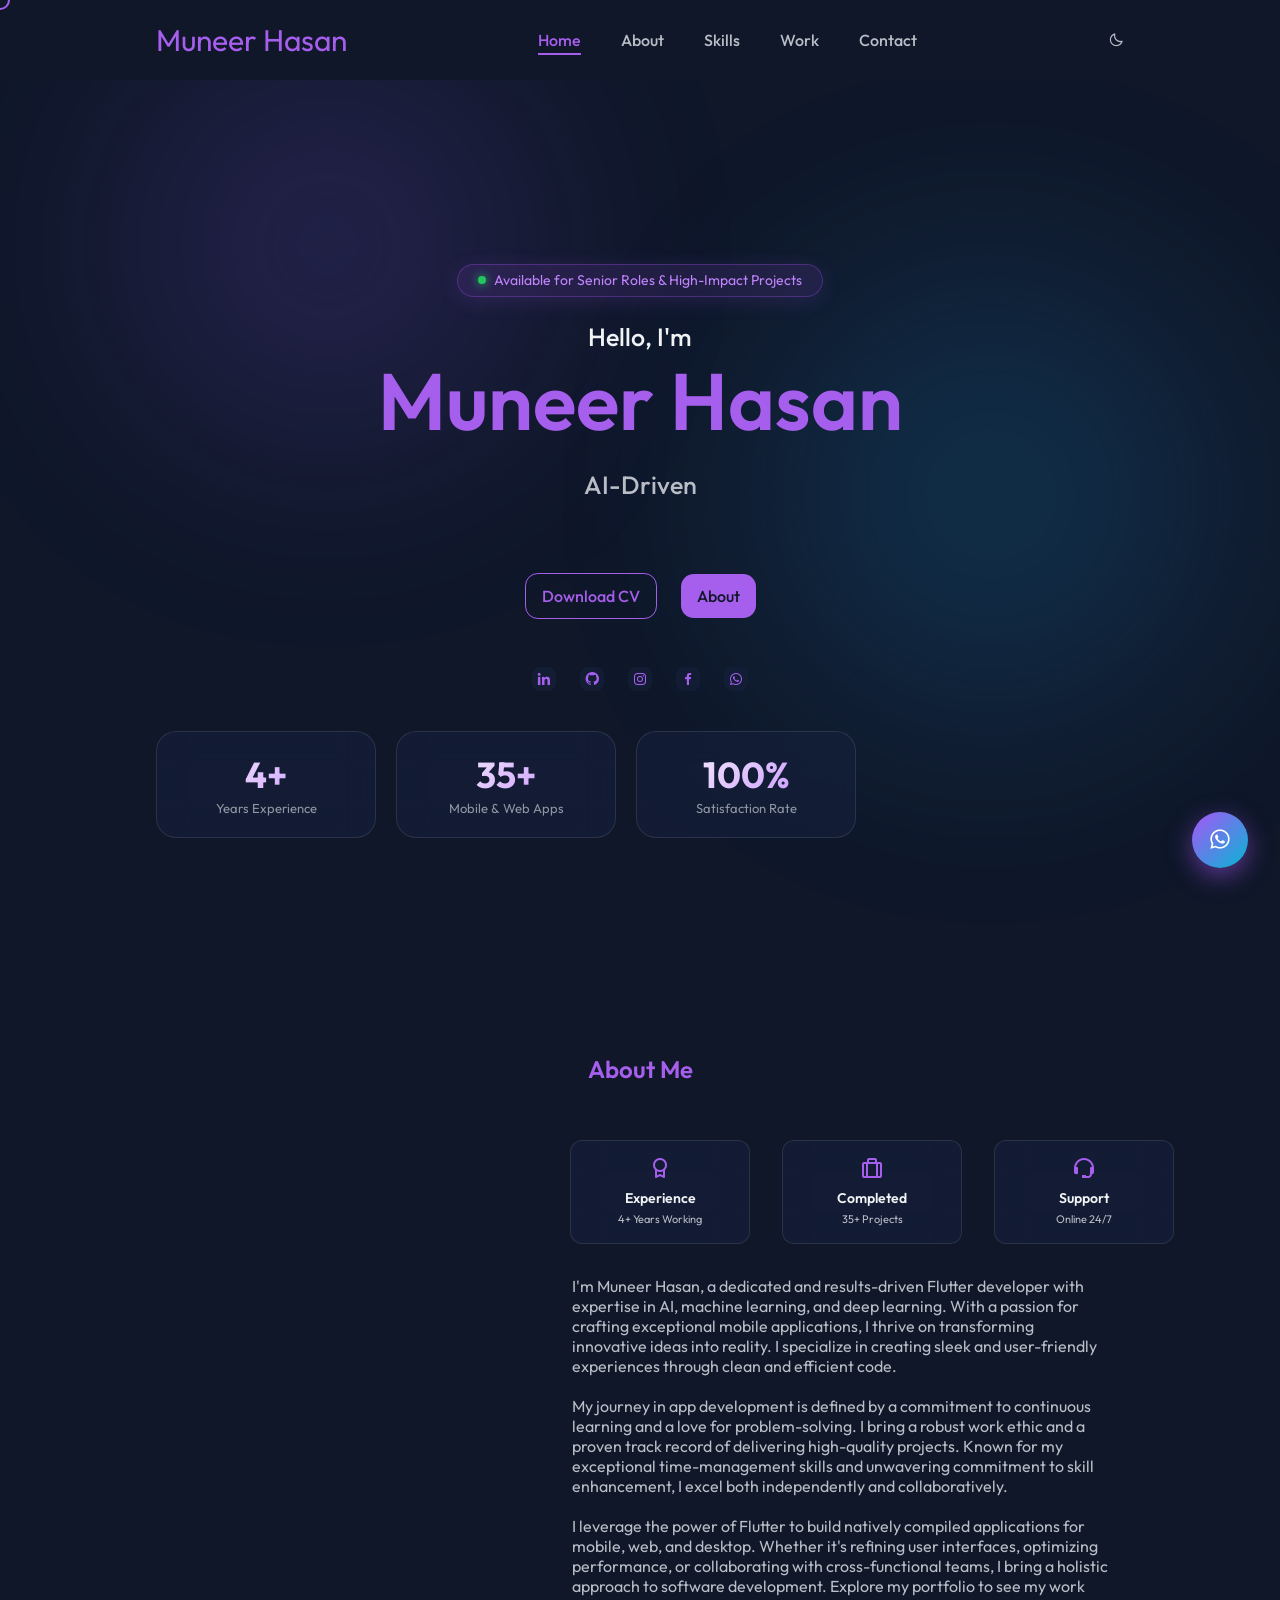
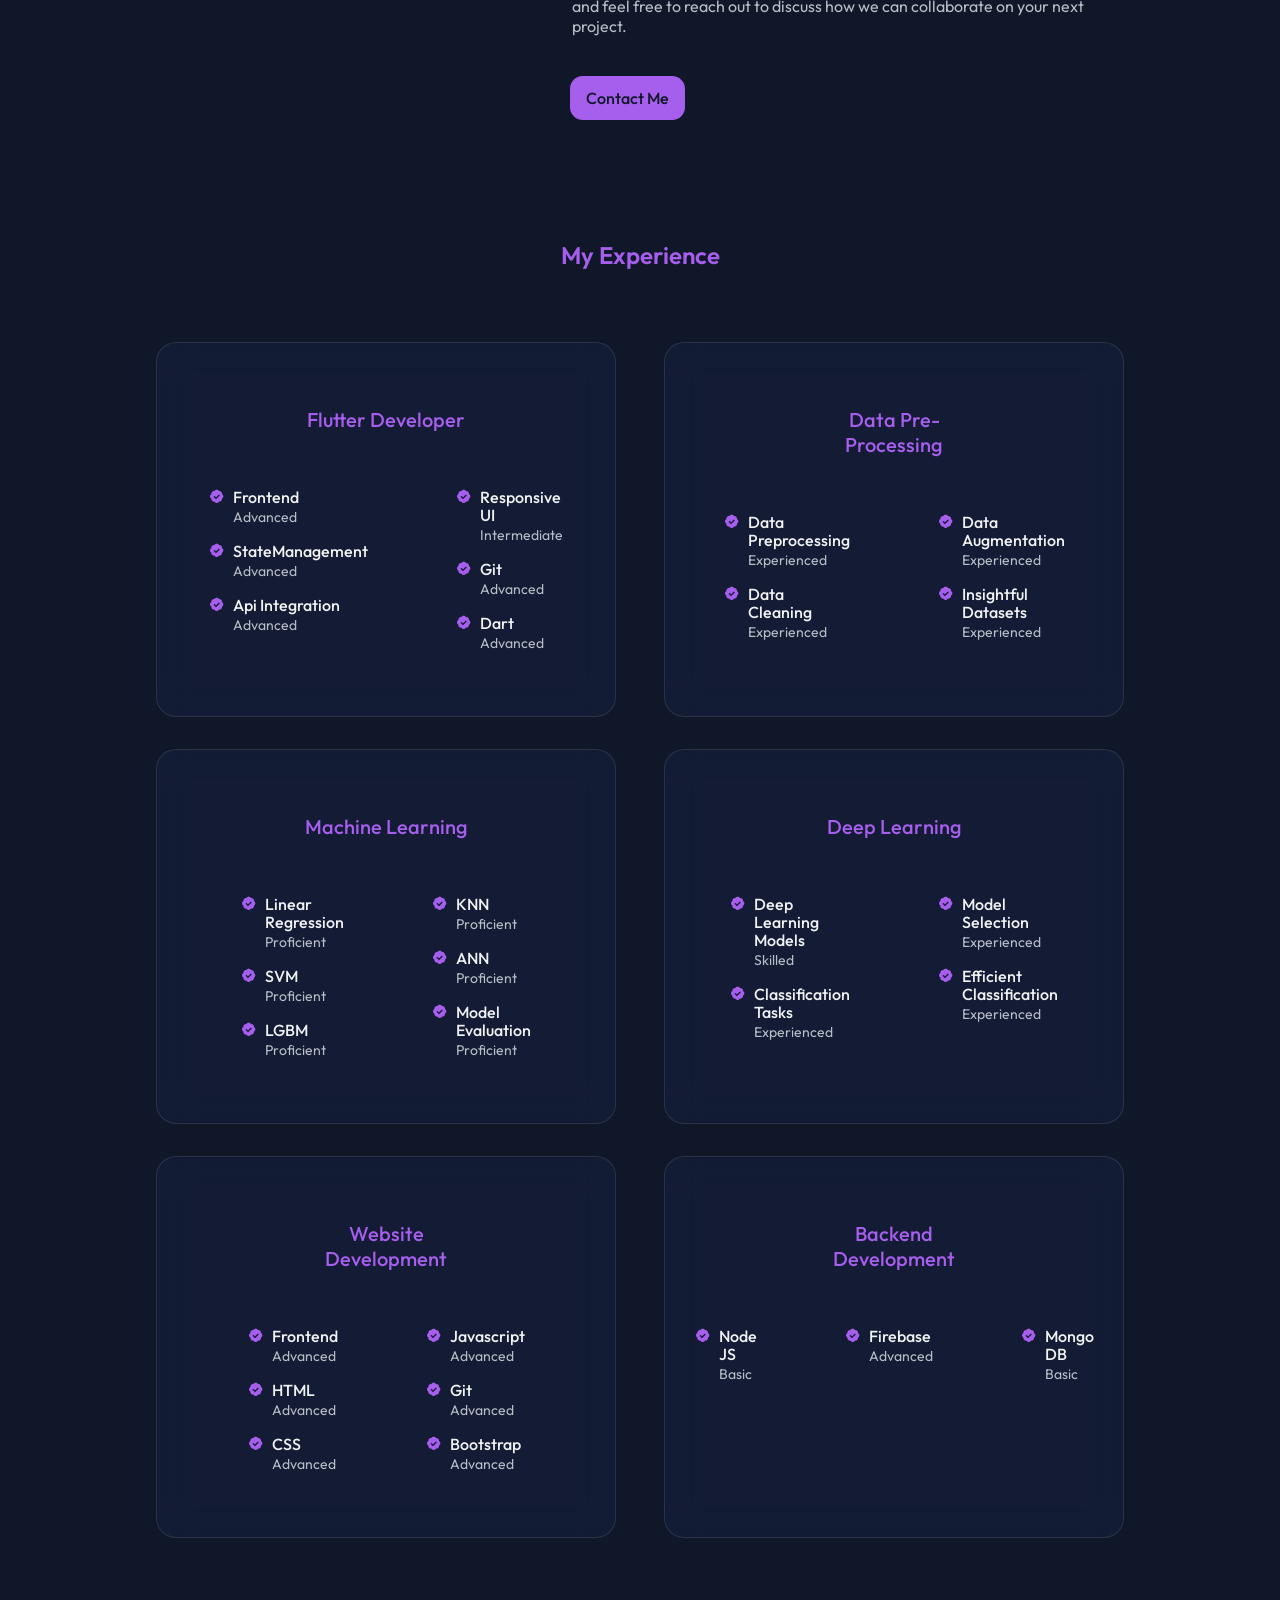
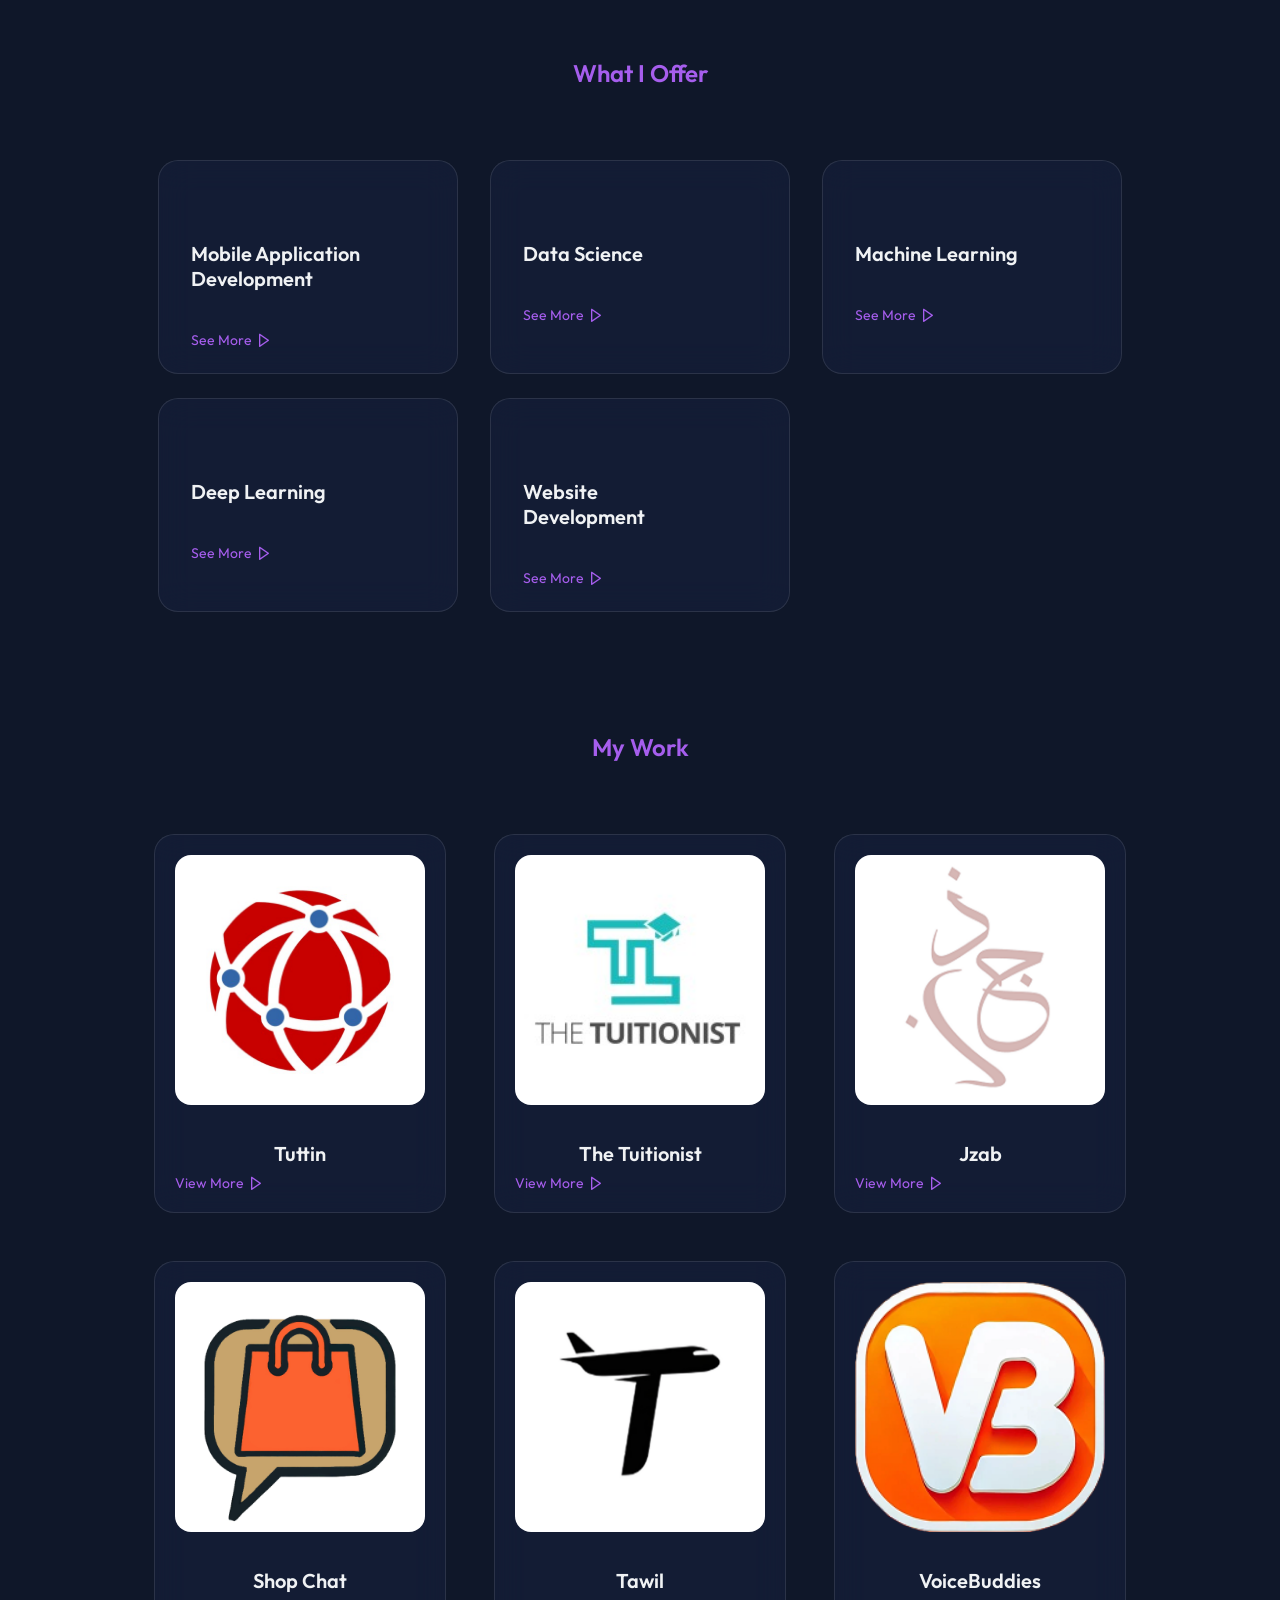
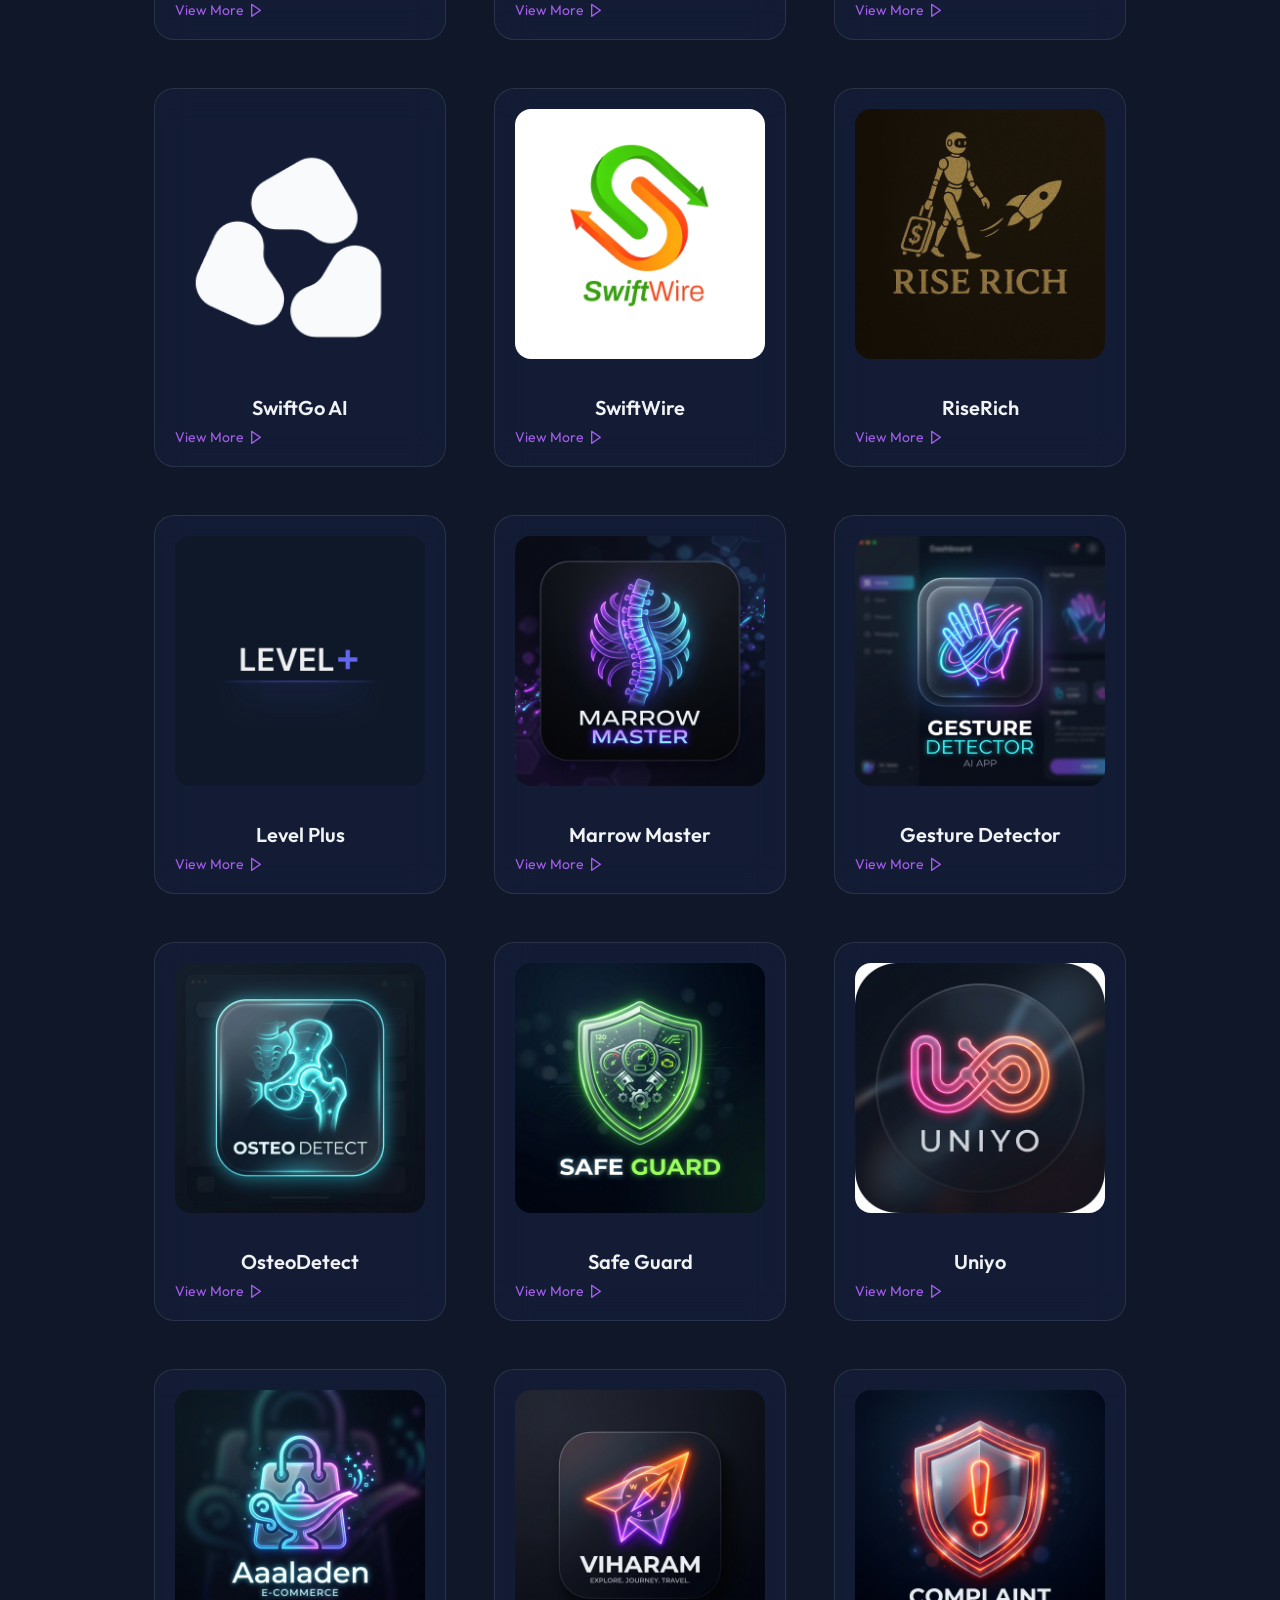
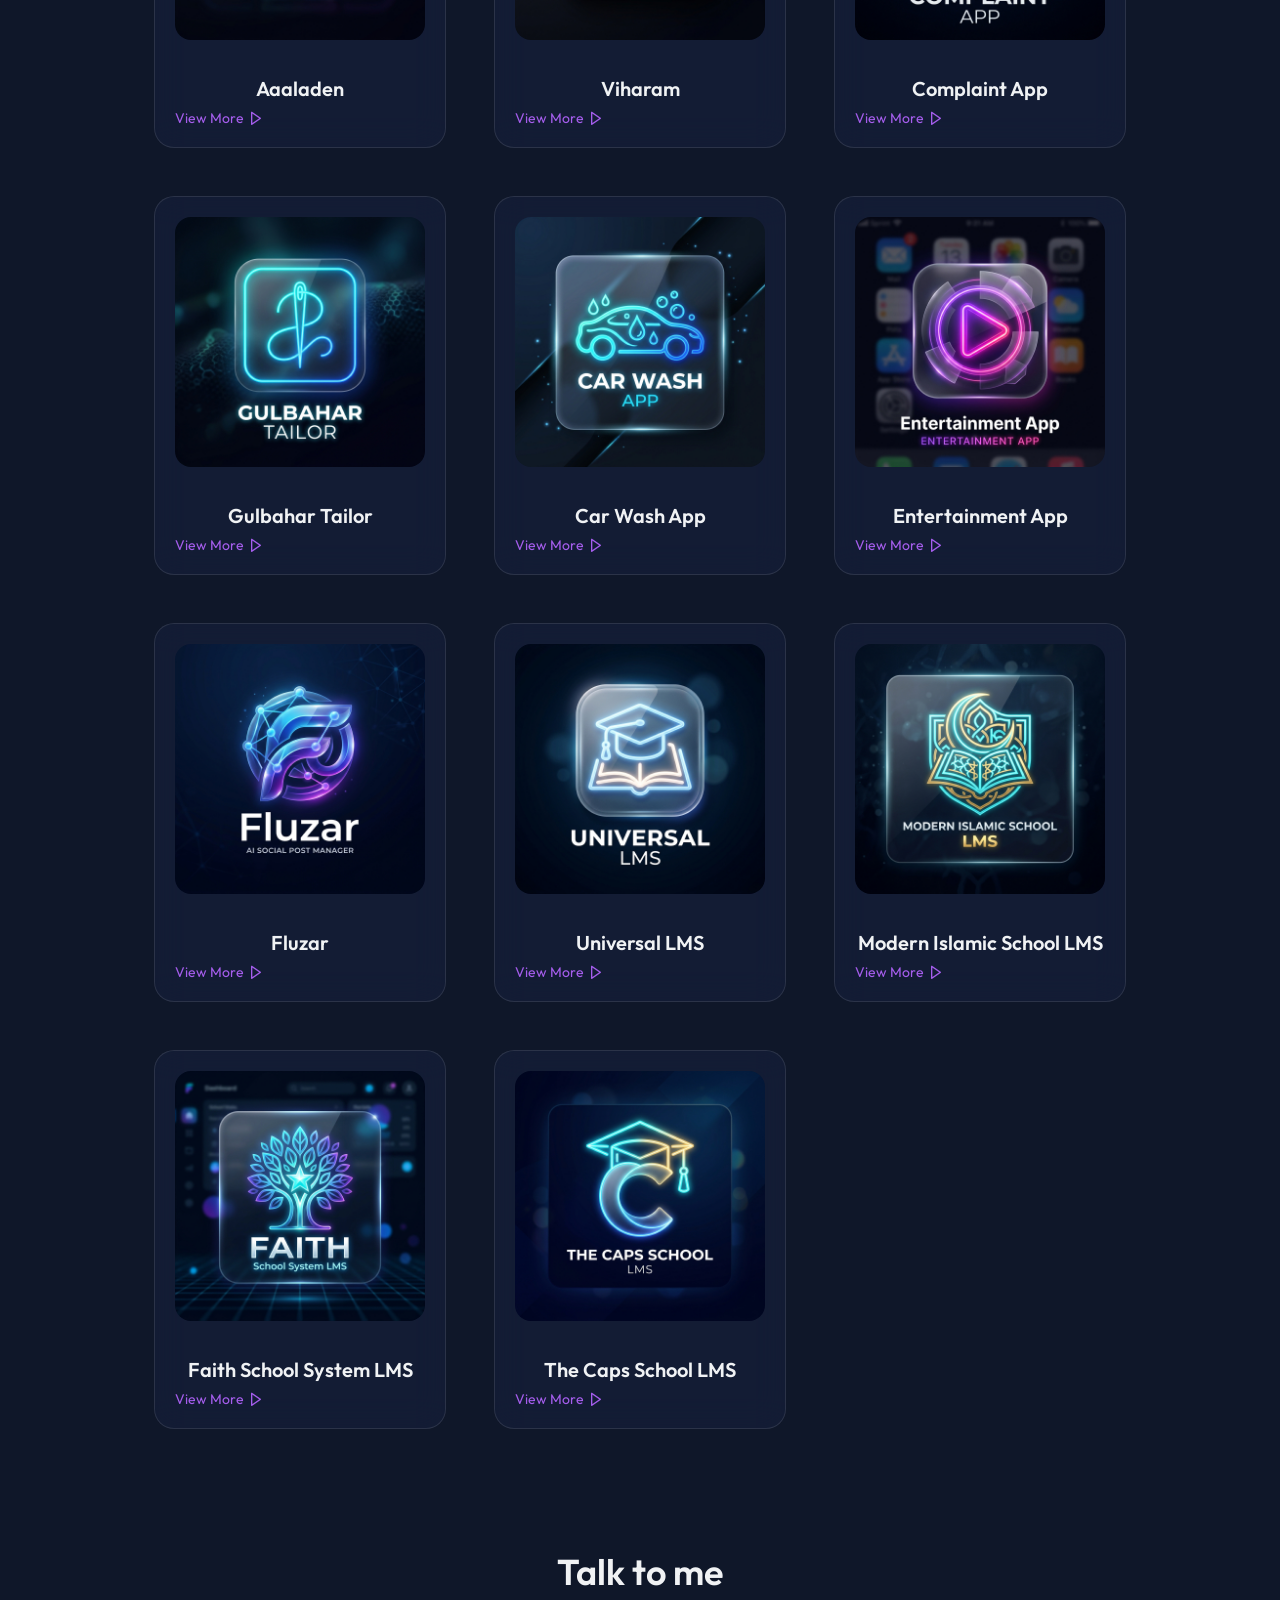
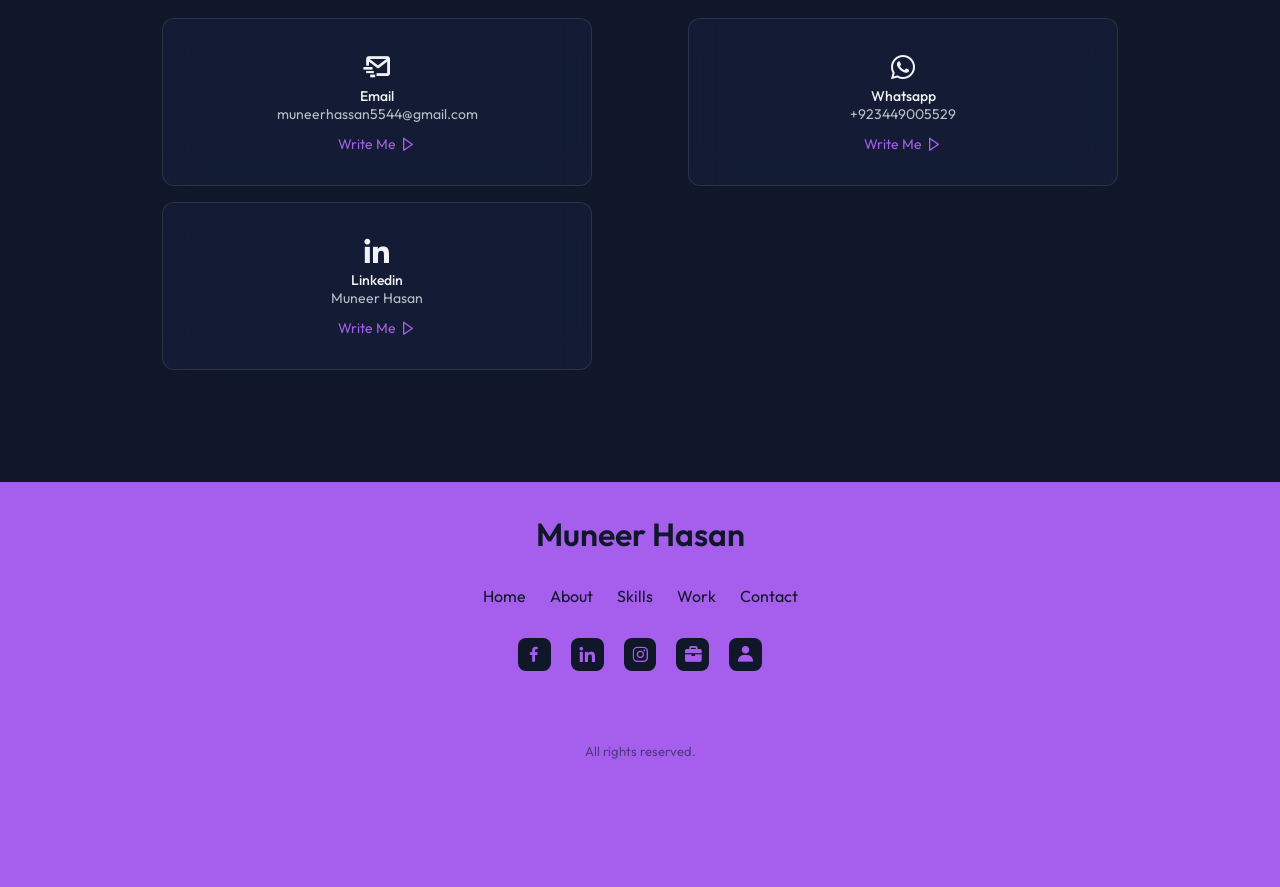
==== commit 71aec1ff: "Ultra-premium website redesign: Ambient space orbs, hero status badge, 4+ years stats bar, floating " ====
--- a/index.html
+++ b/index.html
@@ -44,6 +44,10 @@
 </head>
 
 <body>
+    <!--=============== AMBIENT BACKGROUND ORBS ===============-->
+    <div class="ambient__orb ambient__orb-1"></div>
+    <div class="ambient__orb ambient__orb-2"></div>
+
     <div class="custom-cursor"></div>
     <!--=============== HEADER ===============-->
     <header class="header" id="header">
@@ -118,6 +122,11 @@
         <section class="home section" id="home">
             <div class="home__container container grid">
                 <div class="home__data">
+                    <div class="hero__status-badge">
+                        <span class="status__dot"></span>
+                        Available for Senior Roles & High-Impact Projects
+                    </div>
+
                     <h1 class="home__greeting"><span id="greeting"></span></h1>
                     <h2 class="home__name"><span id="name"></span></h2>
                     <h3 class="home__education">
@@ -157,6 +166,22 @@
                             <i class='bx bxl-whatsapp'></i>
                         </a>
                     </div>
+
+                    <!--=============== HERO STATS ===============-->
+                    <div class="hero__stats">
+                        <div class="stat__card">
+                            <span class="stat__number">4+</span>
+                            <span class="stat__title">Years Experience</span>
+                        </div>
+                        <div class="stat__card">
+                            <span class="stat__number">35+</span>
+                            <span class="stat__title">Mobile & Web Apps</span>
+                        </div>
+                        <div class="stat__card">
+                            <span class="stat__number">100%</span>
+                            <span class="stat__title">Satisfaction Rate</span>
+                        </div>
+                    </div>
                 </div>
 
             </div>
@@ -175,7 +200,7 @@
                         <div class="about__box">
                             <i class='bx bx-award about__icon'></i>
                             <h3 class="about__title">Experience</h3>
-                            <span class="about__subtitle">3 Years Working</span>
+                            <span class="about__subtitle">4+ Years Working</span>
                         </div>
                         <div class="about__box">
                             <i class='bx bx-briefcase-alt about__icon'></i>
@@ -2052,6 +2077,13 @@
     <!--=============== MIXITUP FILTER ===============-->
     <script src="assets/js/mixitup.min.js"></script>
 
+    <!--=============== FLOATING QUICK CONTACT FAB ===============-->
+    <div class="floating__contact-fab">
+        <a href="https://wa.me/923449005529?text=Hi%20Muneer,%20I'd%20like%20to%20discuss%20a%20project!" target="_blank" class="fab__main-btn" title="Chat on WhatsApp">
+            <i class='bx bxl-whatsapp'></i>
+        </a>
+    </div>
+
     <!--=============== MAIN JS ===============-->
     <script src="assets/js/main.js"></script>
 </body>
--- a/assets/css/styles.css
+++ b/assets/css/styles.css
@@ -1415,4 +1415,220 @@
   animation: glowPulse 3s infinite;
 }
 
-
+/*=============== ULTRA-PREMIUM NEW STYLES ===============*/
+/* Ambient Background Glow Orbs */
+.ambient__orb {
+  position: fixed;
+  border-radius: 50%;
+  filter: blur(120px);
+  pointer-events: none;
+  z-index: 0;
+  opacity: 0.18;
+}
+
+.ambient__orb-1 {
+  top: 5%;
+  left: 10%;
+  width: 400px;
+  height: 400px;
+  background: radial-gradient(circle, #a855f7, #6366f1);
+}
+
+.ambient__orb-2 {
+  bottom: 20%;
+  right: 5%;
+  width: 450px;
+  height: 450px;
+  background: radial-gradient(circle, #06b6d4, #3b82f6);
+}
+
+/* Hero Status Badge */
+.hero__status-badge {
+  display: inline-flex;
+  align-items: center;
+  column-gap: 0.5rem;
+  background: rgba(168, 85, 247, 0.12);
+  border: 1px solid rgba(168, 85, 247, 0.3);
+  padding: 0.4rem 1.25rem;
+  border-radius: 50px;
+  font-size: var(--small-font-size);
+  color: #c084fc;
+  margin-bottom: 1.5rem;
+  backdrop-filter: blur(10px);
+  box-shadow: 0 4px 20px rgba(168, 85, 247, 0.15);
+}
+
+.status__dot {
+  width: 8px;
+  height: 8px;
+  background-color: #22c55e;
+  border-radius: 50%;
+  box-shadow: 0 0 10px #22c55e;
+  animation: pulseDot 2s infinite;
+}
+
+@keyframes pulseDot {
+  0% { transform: scale(0.95); box-shadow: 0 0 0 0 rgba(34, 197, 94, 0.7); }
+  70% { transform: scale(1); box-shadow: 0 0 0 8px rgba(34, 197, 94, 0); }
+  100% { transform: scale(0.95); box-shadow: 0 0 0 0 rgba(34, 197, 94, 0); }
+}
+
+/* Hero Stats Counter Bar */
+.hero__stats {
+  display: grid;
+  grid-template-columns: repeat(3, 1fr);
+  gap: 1.25rem;
+  margin-top: 2.5rem;
+  max-width: 700px;
+}
+
+.stat__card {
+  background: var(--container-color);
+  border: 1px solid var(--glass-border);
+  padding: 1.25rem 1rem;
+  border-radius: 1.25rem;
+  text-align: center;
+  backdrop-filter: var(--glass-blur);
+  transition: transform 0.3s ease, border-color 0.3s ease;
+}
+
+.stat__card:hover {
+  transform: translateY(-5px);
+  border-color: rgba(168, 85, 247, 0.4);
+}
+
+.stat__number {
+  font-size: var(--h1-font-size);
+  font-weight: var(--font-bold);
+  background: linear-gradient(135deg, #ffffff, #c084fc);
+  -webkit-background-clip: text;
+  -webkit-text-fill-color: transparent;
+  display: block;
+}
+
+.stat__title {
+  font-size: var(--smaller-font-size);
+  color: var(--text-color-light);
+  margin-top: 0.25rem;
+}
+
+/* Floating Tech Badges */
+.home__img-wrapper {
+  position: relative;
+  display: inline-block;
+}
+
+.floating__badge {
+  position: absolute;
+  display: flex;
+  align-items: center;
+  column-gap: 0.4rem;
+  background: var(--container-color);
+  border: 1px solid var(--glass-border);
+  padding: 0.5rem 0.9rem;
+  border-radius: 50px;
+  font-size: var(--smaller-font-size);
+  font-weight: var(--font-medium);
+  color: var(--title-color);
+  backdrop-filter: blur(12px);
+  box-shadow: 0 8px 20px rgba(0, 0, 0, 0.3);
+  animation: floatAnim 4s ease-in-out infinite;
+  z-index: 5;
+}
+
+.floating__badge i {
+  font-size: 1.1rem;
+  color: #38bdf8;
+}
+
+.floating__badge-1 { top: 10%; left: -20px; animation-delay: 0s; }
+.floating__badge-2 { bottom: 15%; right: -20px; animation-delay: 2s; }
+.floating__badge-3 { top: 60%; left: -30px; animation-delay: 1s; }
+
+@keyframes floatAnim {
+  0%, 100% { transform: translateY(0); }
+  50% { transform: translateY(-10px); }
+}
+
+/* Project Tag Pills & Links */
+.work__tags {
+  display: flex;
+  flex-wrap: wrap;
+  gap: 0.4rem;
+  margin: 0.75rem 0;
+}
+
+.work__tag {
+  background: rgba(255, 255, 255, 0.05);
+  border: 1px solid rgba(255, 255, 255, 0.1);
+  padding: 0.2rem 0.6rem;
+  border-radius: 6px;
+  font-size: var(--tiny-font-size);
+  color: #c084fc;
+}
+
+.work__actions {
+  display: flex;
+  column-gap: 0.75rem;
+  margin-top: 0.75rem;
+}
+
+.work__action-btn {
+  display: inline-flex;
+  align-items: center;
+  column-gap: 0.3rem;
+  font-size: var(--small-font-size);
+  color: var(--first-color);
+  transition: color 0.3s ease;
+}
+
+.work__action-btn:hover {
+  color: #ffffff;
+}
+
+/* Floating Quick Action Contact Button */
+.floating__contact-fab {
+  position: fixed;
+  bottom: 2rem;
+  right: 2rem;
+  z-index: 99;
+  display: flex;
+  flex-direction: column;
+  align-items: flex-end;
+  row-gap: 0.75rem;
+}
+
+.fab__main-btn {
+  width: 56px;
+  height: 56px;
+  background: linear-gradient(135deg, #a855f7, #06b6d4);
+  border-radius: 50%;
+  display: flex;
+  align-items: center;
+  justify-content: center;
+  color: #ffffff;
+  font-size: 1.6rem;
+  box-shadow: 0 8px 25px rgba(168, 85, 247, 0.5);
+  cursor: pointer;
+  transition: transform 0.3s ease;
+  text-decoration: none;
+}
+
+.fab__main-btn:hover {
+  transform: scale(1.1);
+}
+
+@media screen and (max-width: 768px) {
+  .hero__stats {
+    grid-template-columns: 1fr;
+  }
+  .floating__badge {
+    display: none; /* Hide on small mobile to avoid overflow */
+  }
+  .floating__contact-fab {
+    bottom: 5rem; /* Raise above mobile bottom bar */
+    right: 1.25rem;
+  }
+}
+
+
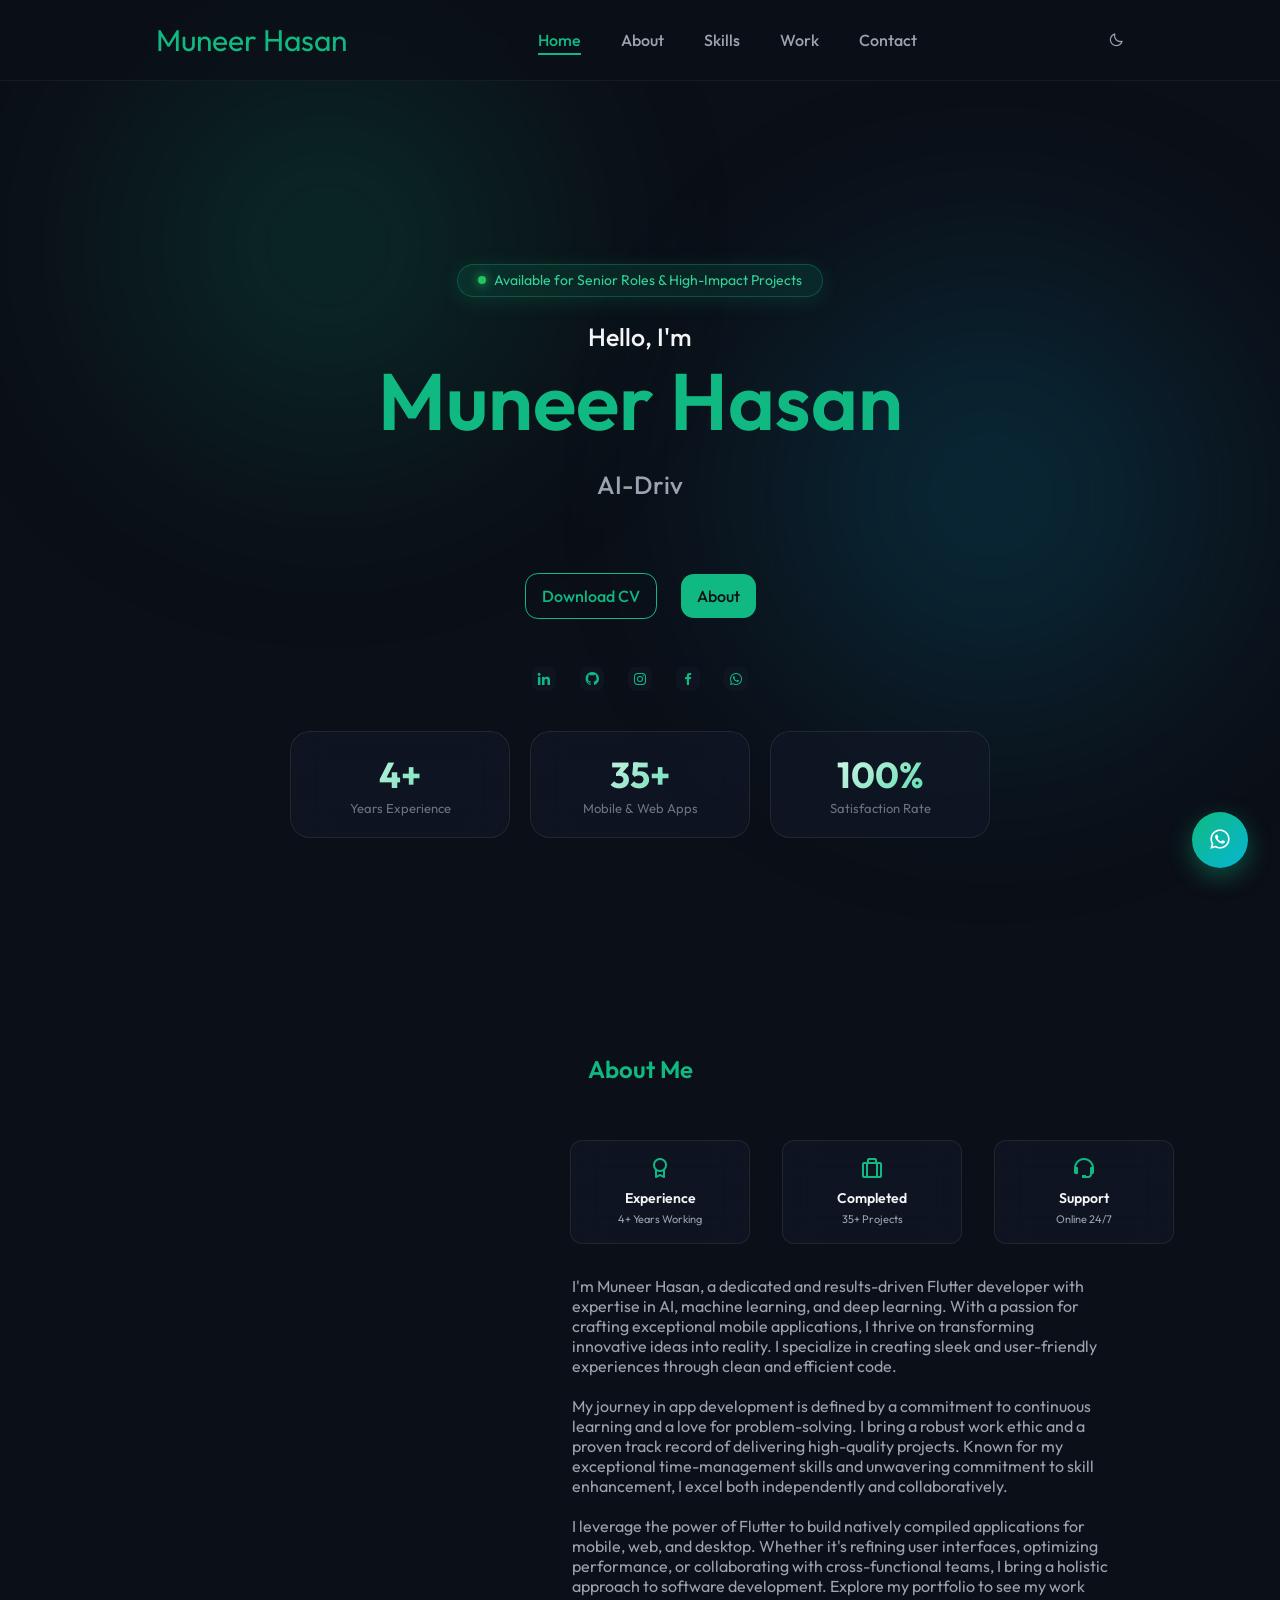
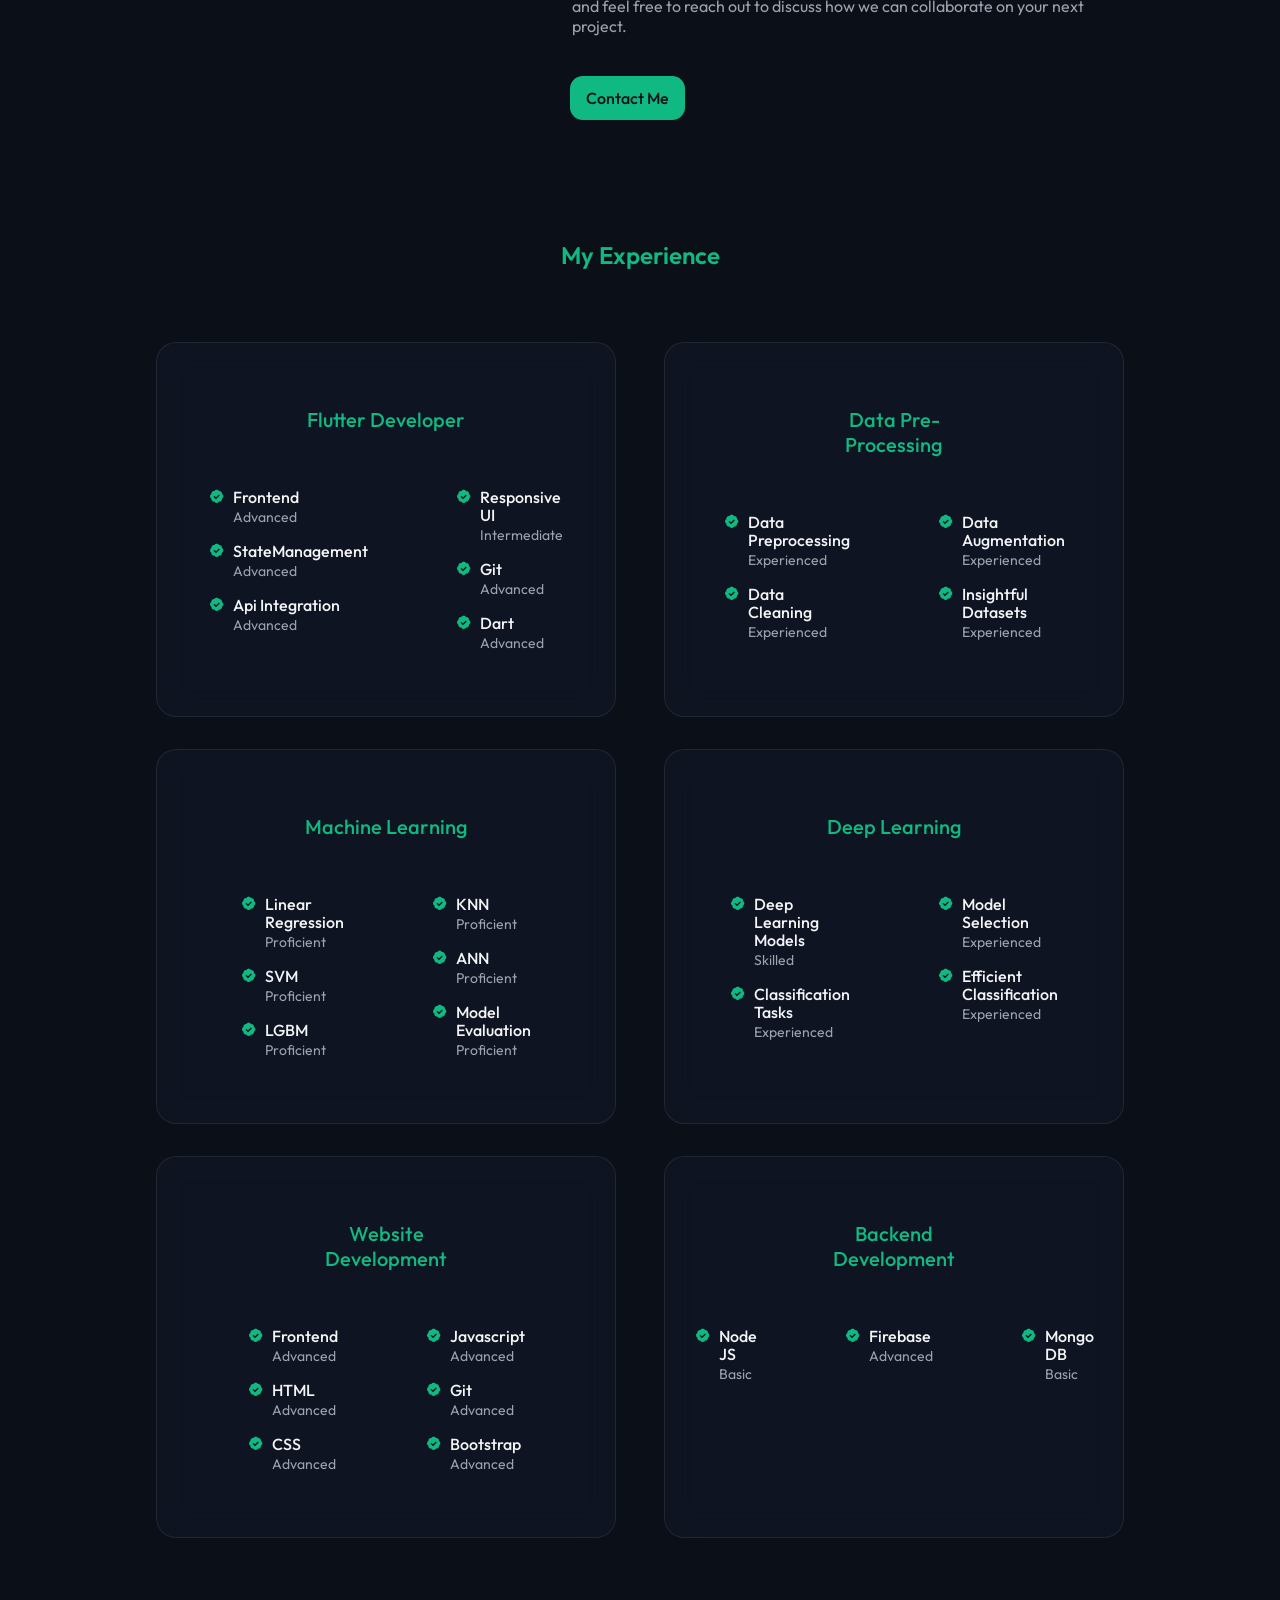
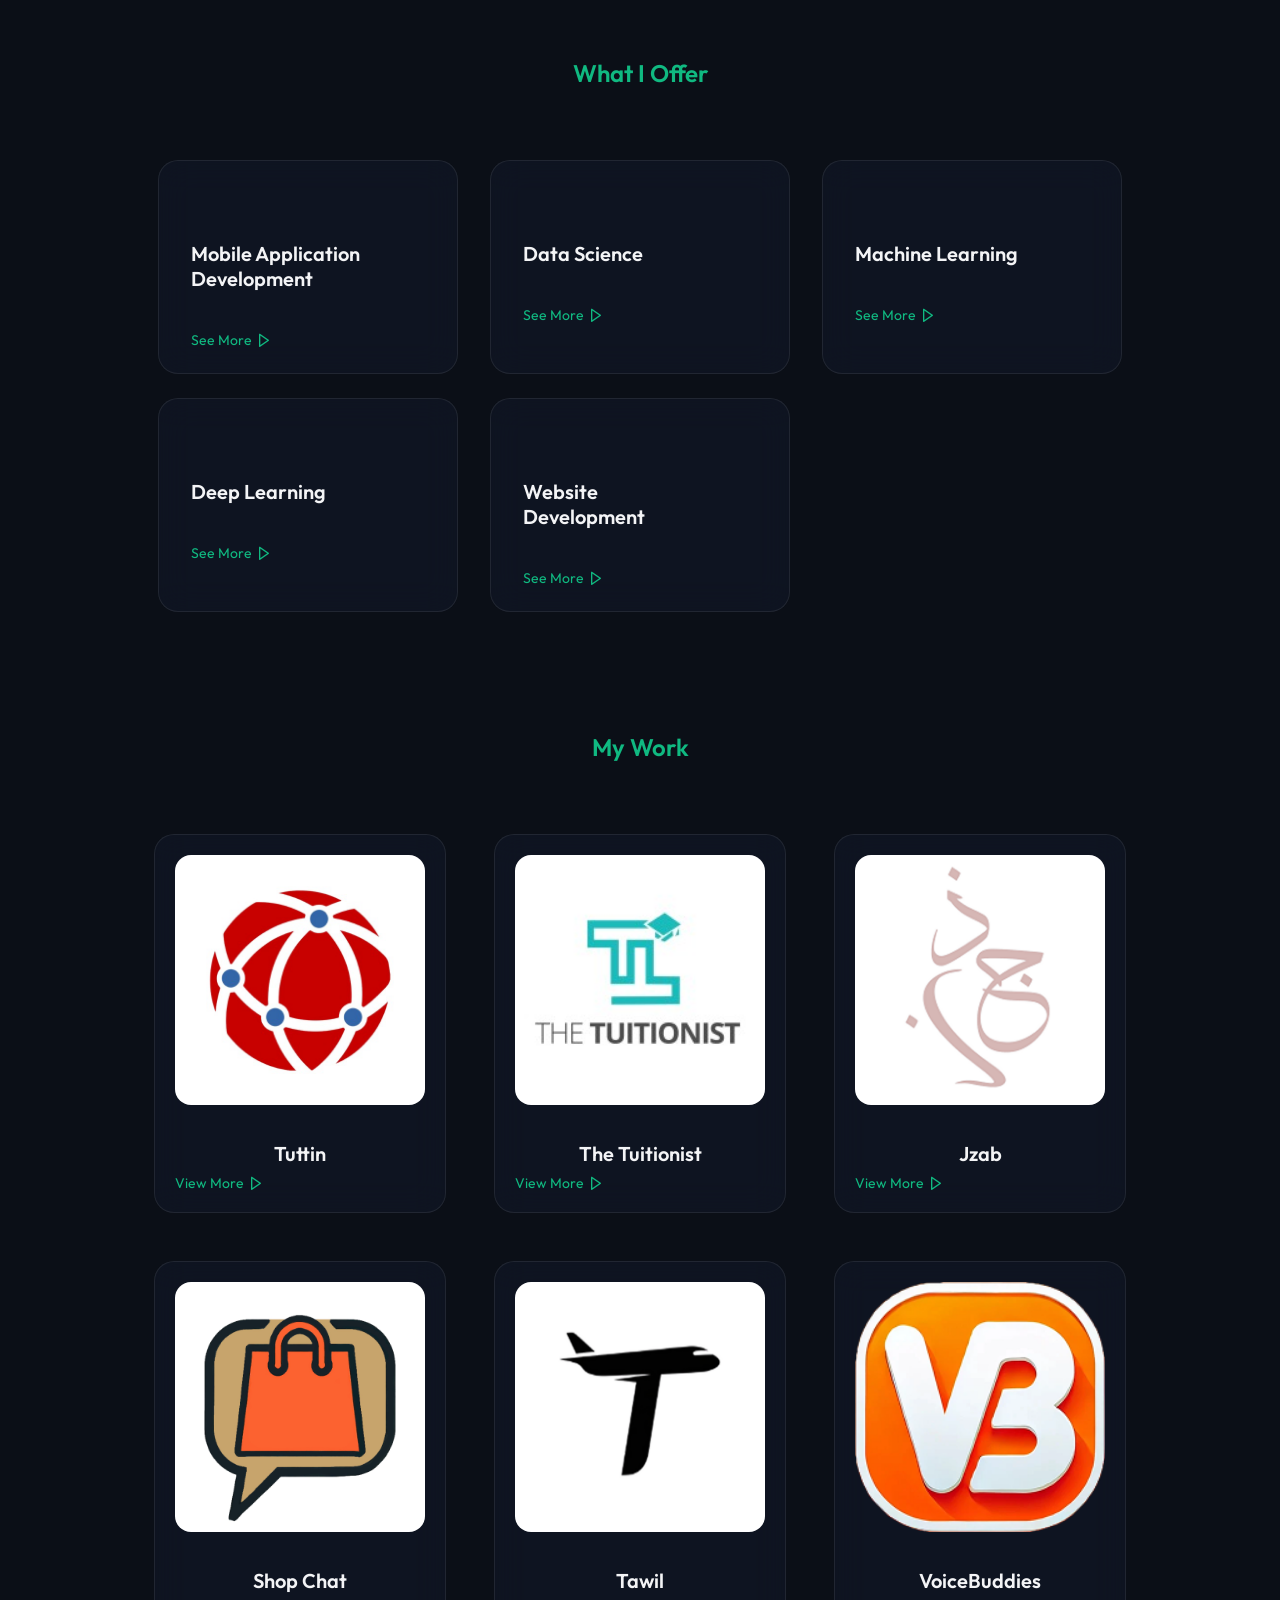
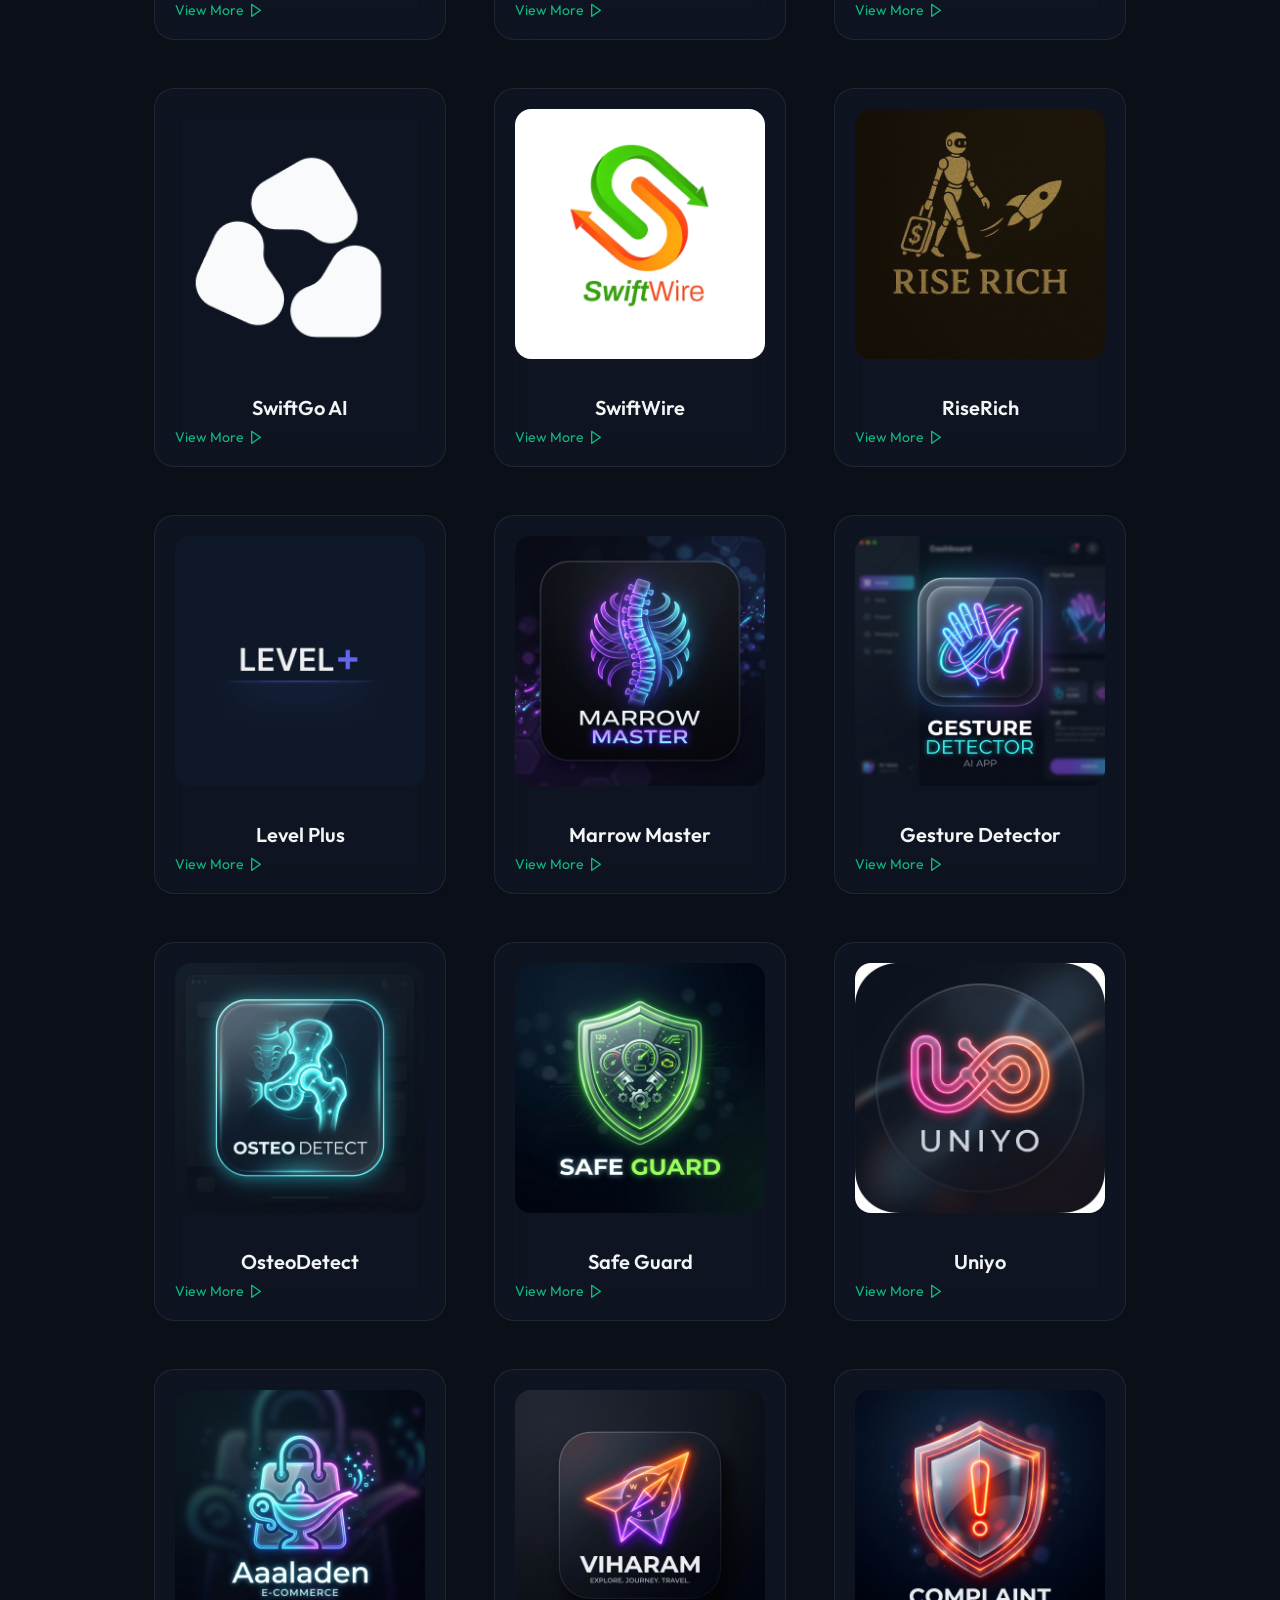
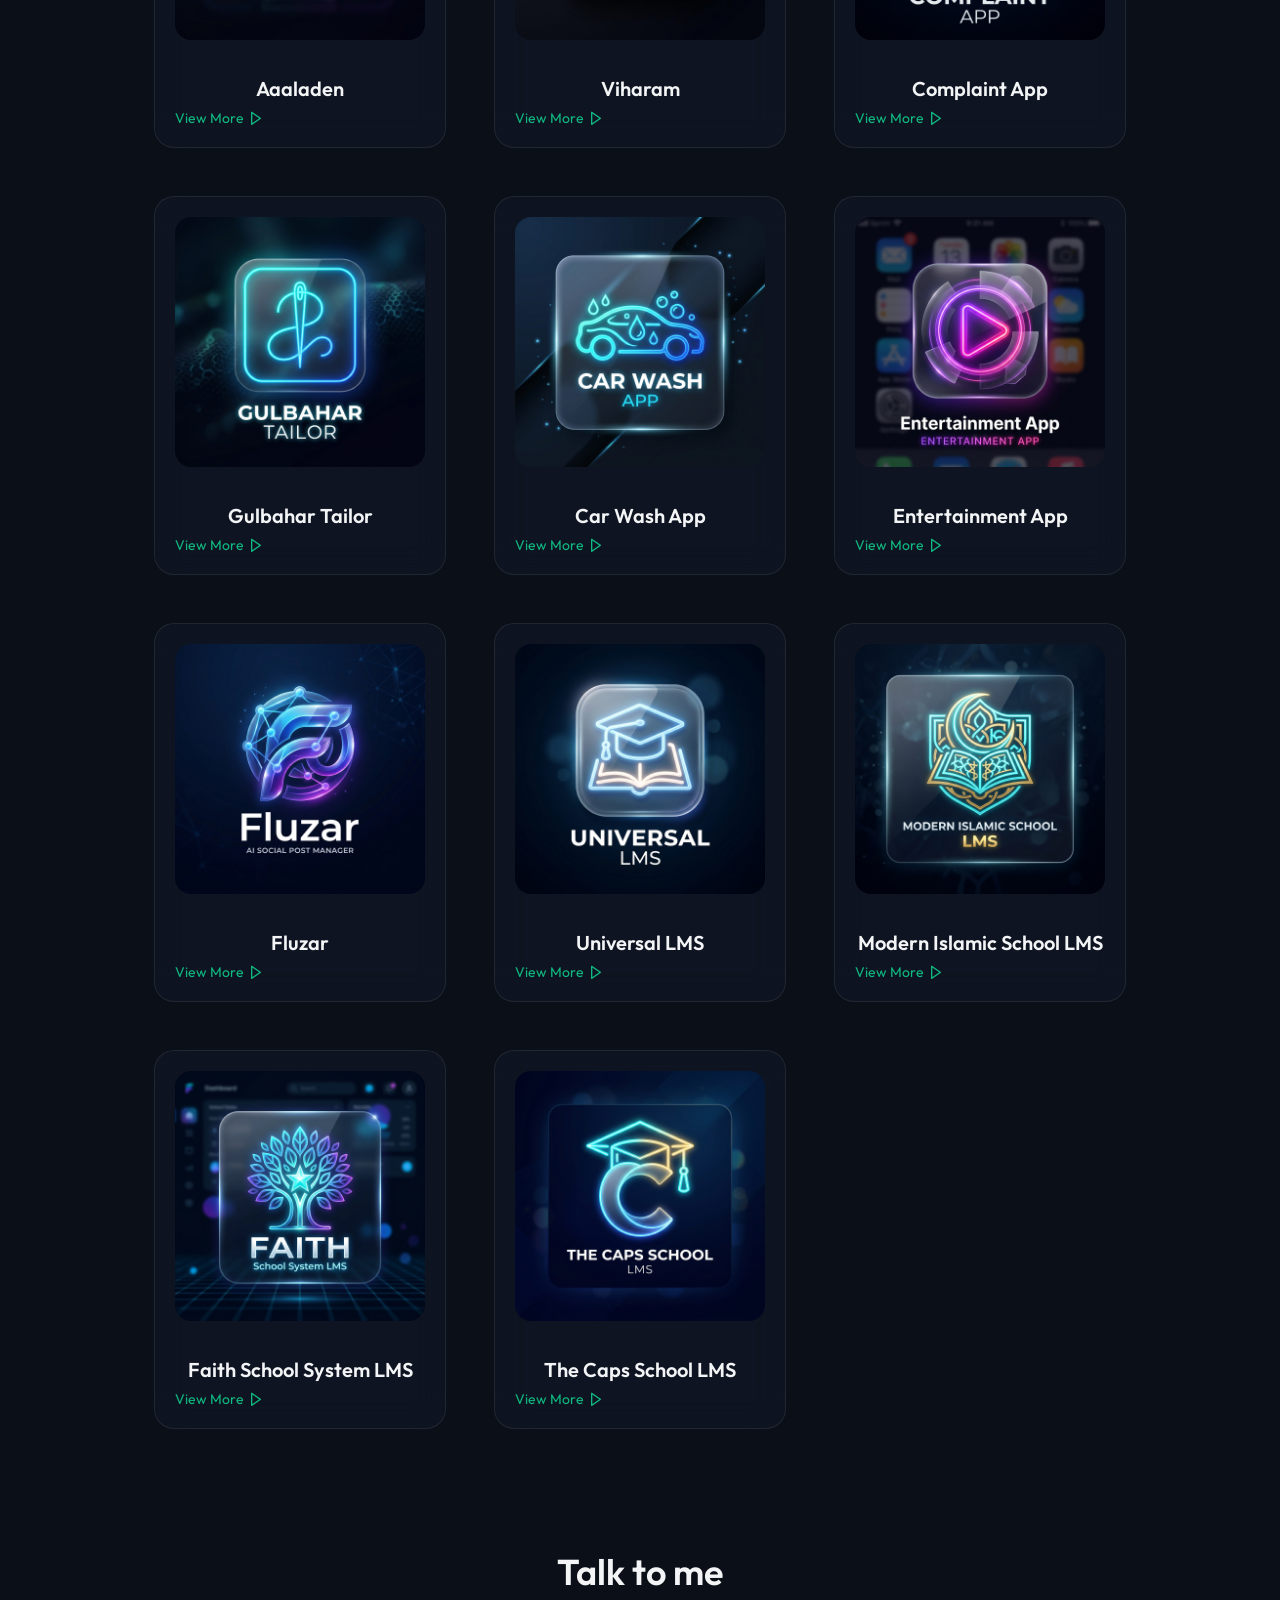
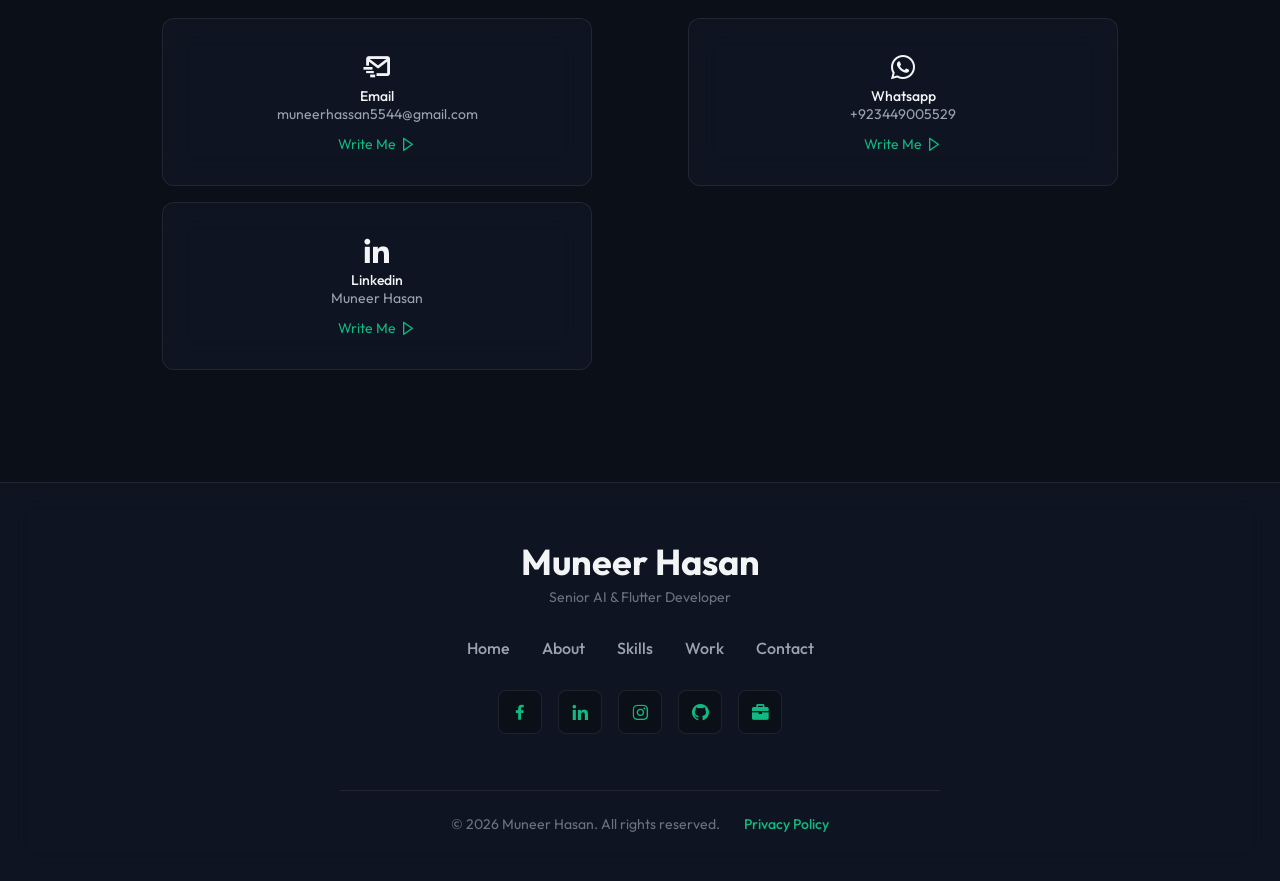
==== commit 5279f0c4: "Redesign footer: remove solid green background, add glassmorphic styling, circular social buttons, s" ====
--- a/index.html
+++ b/index.html
@@ -2006,9 +2006,9 @@
     <footer class="footer">
         <div class="footer__container container">
             <h1 class="footer__title">Muneer Hasan</h1>
+            <span class="footer__subtitle">Senior AI & Flutter Developer</span>
 
             <ul class="footer__list">
-
                 <li class="footer__item">
                     <a href="#" class="footer__link">Home</a>
                 </li>
@@ -2029,39 +2029,40 @@
             <ul class="footer__social">
                 <li class="footer__social-item">
                     <a href="https://www.facebook.com/muneer.hasan.7334" target="_blank"
-                        class="footer__social-link">
+                        class="footer__social-link" title="Facebook">
                         <i class='bx bxl-facebook footer__social-icon'></i>
                     </a>
                 </li>
 
                 <li class="footer__social-item">
                     <a href="https://www.linkedin.com/in/muneer-hasan-0a43a8202/"
-                        target="_blank" class="footer__social-link">
+                        target="_blank" class="footer__social-link" title="LinkedIn">
                         <i class='bx bxl-linkedin footer__social-icon'></i>
                     </a>
                 </li>
                 <li class="footer__social-item">
                     <a href="https://www.instagram.com/muneerhassanmh/" target="_blank"
-                        class="footer__social-link">
+                        class="footer__social-link" title="Instagram">
                         <i class='bx bxl-instagram footer__social-icon'></i>
                     </a>
                 </li>
                 <li class="footer__social-item">
-    <a href="https://www.fiverr.com/users/muneer4321/manage_gigs" target="_blank"
-        class="footer__social-link">
-        <i class='bx bxs-briefcase footer__social-icon'></i> <!-- Fiverr -->
-    </a>
-</li>
-
-<li class="footer__social-item">
-    <a href="https://www.upwork.com/freelancers/~0192f2e0b17ffe2e45" target="_blank"
-        class="footer__social-link">
-        <i class='bx bxs-user footer__social-icon'></i> <!-- Upwork -->
-    </a>
+                    <a href="https://github.com/muneerhassan55" target="_blank"
+                        class="footer__social-link" title="GitHub">
+                        <i class='bx bxl-github footer__social-icon'></i>
+                    </a>
+                </li>
+                <li class="footer__social-item">
+                    <a href="https://www.upwork.com/freelancers/~0192f2e0b17ffe2e45" target="_blank"
+                        class="footer__social-link" title="Upwork">
+                        <i class='bx bxs-briefcase footer__social-icon'></i>
+                    </a>
+                </li>
             </ul>
 
             <span class="footer__copy">
-                All rights reserved.
+                <span>&copy; 2026 Muneer Hasan. All rights reserved.</span>
+                <a href="privacy-policy.html" class="footer__privacy-link">Privacy Policy</a>
             </span>
         </div>
     </footer>
--- a/assets/css/styles.css
+++ b/assets/css/styles.css
@@ -6,23 +6,23 @@
   --header-height: 4rem;
 
   /*========== Colors ==========*/
-  /* Premium Dark Theme */
-  --first-hue: 270; /* Purple-ish */
-  --sat: 80%;
-  --lig: 65%;
-  --second-hue: 220;
+  /* Premium Emerald & Neon Cyan AI Theme */
+  --first-hue: 160; /* Emerald Green */
+  --sat: 84%;
+  --lig: 48%;
+  --second-hue: 190; /* Cyan */
   
-  --first-color: hsl(var(--first-hue), var(--sat), var(--lig));
-  --first-color-alt: hsl(var(--first-hue), var(--sat), 75%);
+  --first-color: #10b981;
+  --first-color-alt: #34d399;
   
-  --title-color: hsl(var(--second-hue), 15%, 95%);
-  --text-color: hsl(var(--second-hue), 10%, 75%);
-  --text-color-light: hsl(var(--second-hue), 10%, 60%);
-  --body-color: hsl(222, 47%, 11%); /* Deep modern dark */
-  --container-color: hsla(222, 47%, 16%, 0.6); /* Glass base */
+  --title-color: #f3f4f6;
+  --text-color: #9ca3af;
+  --text-color-light: #6b7280;
+  --body-color: #0b0f17; /* Deep Obsidian Midnight */
+  --container-color: rgba(17, 24, 39, 0.65); /* Glass Charcoal */
   
-  --glass-bg: hsla(var(--second-hue), 32%, 16%, 0.25);
-  --glass-border: hsla(0, 0%, 100%, 0.1);
+  --glass-bg: rgba(17, 24, 39, 0.35);
+  --glass-border: rgba(255, 255, 255, 0.08);
   --glass-blur: blur(16px);
 
   /*========== Font and typography ==========*/
@@ -126,64 +126,75 @@
 
 /*========== Variables light theme ==========*/
 body.light-theme {
-  --title-color: hsl(var(--second-hue), 15%, 15%);
-  --text-color: hsl(var(--second-hue), 8%, 35%);
-  --body-color: hsl(var(--second-hue), 100%, 99%);
-  --container-color: #e9e9e9;
+  --title-color: #0f172a;
+  --text-color: #475569;
+  --text-color-light: #64748b;
+  --body-color: #f8fafc; /* Clean off-white slate */
+  --container-color: #ffffff; /* Crisp white card */
+  --glass-border: rgba(15, 23, 42, 0.08);
+  --glass-bg: rgba(255, 255, 255, 0.85);
 }
 
 /*========== 
     Color changes in some parts of 
     the website, in light theme
 ==========*/
+.light-theme .header {
+  background-color: rgba(248, 250, 252, 0.85) !important;
+  backdrop-filter: blur(16px);
+  -webkit-backdrop-filter: blur(16px);
+  border-bottom: 1px solid rgba(15, 23, 42, 0.06);
+}
+
+.light-theme .nav__menu {
+  background: transparent !important;
+  border: none !important;
+  box-shadow: none !important;
+  backdrop-filter: none !important;
+}
+
 .light-theme .scroll-header {
-  box-shadow: 0 2px 4px hsla(0, 0%, 1%, 0.1);
-}
-
-.light-theme .nav__menu {
-  background-color: hsla(var(--second-hue), 32%, 90%, 0.8);
+  box-shadow: 0 4px 16px rgba(15, 23, 42, 0.06);
 }
 
 .light-theme .section__subtitle {
-  color: var(--text-color);
+  color: var(--text-color-light);
 }
 
 .light-theme .home__social-link {
-  box-shadow: 0 2px 16px hsla(var(--second-hue), 48%, 8%, 0.1);
-}
-
-.light-theme .home__social-link::after,
-.light-theme .footer__social-link {
-  background-color: var(--title-color);
-}
-
-.light-theme .home__social-link,
-.light-theme .home__scroll,
-.light-theme .button,
-.light-theme .button:hover,
-.light-theme .active-work,
-.light-theme .footer__title,
-.light-theme .footer__link,
-.light-theme .footer__copy {
-  color: var(--title-color);
-}
-
-.light-theme .about__box {
-  box-shadow: 0 2px 16px hsla(var(--second-hue), 48%, 8%, 0.1);
-}
-
-.light-theme .button,
+  background-color: #ffffff;
+  border: 1px solid rgba(15, 23, 42, 0.08);
+  box-shadow: 0 4px 12px rgba(15, 23, 42, 0.05);
+}
+
+.light-theme .home__social-link:hover {
+  background-color: var(--first-color);
+  color: #ffffff;
+}
+
+.light-theme .stat__card,
+.light-theme .about__box,
 .light-theme .skills__content,
 .light-theme .services__card,
 .light-theme .work__card,
 .light-theme .testimonial__card,
 .light-theme .contact__card,
-.light-theme .contact__form-div {
-  box-shadow: 0 2px 16px hsla(var(--second-hue), 48%, 8%, 0.1);
+.light-theme .contact__form-div,
+.light-theme .pillar__card,
+.light-theme .policy__card {
+  background-color: #ffffff !important;
+  border: 1px solid rgba(16, 185, 129, 0.2) !important;
+  box-shadow: 0 10px 30px rgba(15, 23, 42, 0.05) !important;
+}
+
+.light-theme .stat__number {
+  background: linear-gradient(135deg, #0f172a, #059669);
+  -webkit-background-clip: text;
+  -webkit-text-fill-color: transparent;
 }
 
 .light-theme::-webkit-scrollbar {
-  background-color: hsl(var(--second-hue), 8%, 80%);
+  background-color: #e2e8f0;
 }
 
 /*=============== REUSABLE CSS CLASSES ===============*/
@@ -229,8 +240,10 @@
   top: 0;
   left: 0;
   width: 100%;
-  /* height: var(--header-height); */
-  background-color: var(--body-color);
+  background-color: rgba(11, 15, 23, 0.75);
+  backdrop-filter: blur(16px);
+  -webkit-backdrop-filter: blur(16px);
+  border-bottom: 1px solid rgba(255, 255, 255, 0.05);
   z-index: var(--z-fixed);
   transition: 0.4s;
 }
@@ -959,20 +972,36 @@
 
 /*=============== FOOTER ===============*/
 .footer {
-  background-color: var(--first-color);
+  background-color: var(--container-color);
+  border-top: 1px solid var(--glass-border);
+  backdrop-filter: var(--glass-blur);
+  position: relative;
+  z-index: 5;
+}
+
+.light-theme .footer {
+  background-color: #ffffff !important;
+  border-top: 1px solid rgba(15, 23, 42, 0.08) !important;
 }
 
 .footer__container {
-  padding: 2rem 0 6rem;
-}
-
-.footer__title,
-.footer__link {
-  color: var(--body-color);
+  padding: 3.5rem 0 3rem;
+  display: flex;
+  flex-direction: column;
+  align-items: center;
 }
 
 .footer__title {
   text-align: center;
+  font-size: var(--h1-font-size);
+  color: var(--title-color);
+  font-weight: var(--font-bold);
+  margin-bottom: 0.25rem;
+}
+
+.footer__subtitle {
+  font-size: var(--small-font-size);
+  color: var(--text-color-light);
   margin-bottom: 2rem;
 }
 
@@ -980,33 +1009,88 @@
   display: flex;
   justify-content: center;
   align-items: center;
-  column-gap: 1.5rem;
+  column-gap: 2rem;
   margin-bottom: 2rem;
+  flex-wrap: wrap;
+}
+
+.footer__link {
+  color: var(--text-color);
+  font-size: var(--normal-font-size);
+  font-weight: var(--font-medium);
+  transition: color 0.3s ease;
+  text-decoration: none;
+}
+
+.footer__link:hover {
+  color: var(--first-color);
 }
 
 .footer__social {
   display: flex;
   justify-content: center;
   align-items: center;
-  column-gap: 1.25rem;
+  column-gap: 1rem;
+  margin-bottom: 2rem;
 }
 
 .footer__social-link {
-  background-color: var(--body-color);
-  color: var(--first-color);
-  padding: 0.35rem;
-  border-radius: 0.25rem;
-  font-size: 1rem;
+  width: 44px;
+  height: 44px;
+  background: var(--body-color);
+  border: 1px solid var(--glass-border);
+  color: var(--first-color);
+  border-radius: 50%;
+  font-size: 1.25rem;
   display: inline-flex;
+  align-items: center;
+  justify-content: center;
+  transition: transform 0.3s ease, background-color 0.3s ease, color 0.3s ease, border-color 0.3s ease;
+}
+
+.footer__social-link:hover {
+  background-color: var(--first-color);
+  color: #ffffff;
+  transform: translateY(-3px);
+  border-color: var(--first-color);
+}
+
+.light-theme .footer__social-link {
+  background: #f8fafc;
+  border: 1px solid rgba(15, 23, 42, 0.08);
+  color: var(--first-color);
+}
+
+.light-theme .footer__social-link:hover {
+  background-color: var(--first-color);
+  color: #ffffff;
 }
 
 .footer__copy {
-  display: block;
-  margin-top: 4.5rem;
-  color: var(--container-color);
+  display: flex;
+  align-items: center;
+  justify-content: center;
+  gap: 1.5rem;
+  flex-wrap: wrap;
+  color: var(--text-color-light);
   text-align: center;
-  font-size: var(--smaller-font-size);
-  margin-bottom: 2rem;
+  font-size: var(--small-font-size);
+  margin-top: 1.5rem;
+  padding-top: 1.5rem;
+  border-top: 1px solid var(--glass-border);
+  width: 100%;
+  max-width: 600px;
+}
+
+.footer__privacy-link {
+  color: var(--first-color);
+  text-decoration: none;
+  font-weight: var(--font-medium);
+  transition: text-decoration 0.3s ease;
+}
+
+.footer__privacy-link:hover {
+  text-decoration: underline;
 }
 
 /*=============== SCROLL BAR ===============*/
@@ -1391,17 +1475,30 @@
   height: 20px;
   border: 2px solid var(--first-color);
   border-radius: 50%;
-  pointer-events: none;
+  pointer-events: none !important;
   z-index: 9999;
   transform: translate(-50%, -50%);
-  transition: transform 0.1s ease-out, width 0.2s, height 0.2s, background-color 0.2s;
+  opacity: 0; /* Hidden by default until mouse moves */
+  transition: opacity 0.3s ease, transform 0.15s ease-out, width 0.2s, height 0.2s, background-color 0.2s;
+  box-shadow: 0 0 12px hsla(var(--first-hue), var(--sat), var(--lig), 0.5);
+}
+
+.custom-cursor.active {
+  opacity: 1;
 }
 
 .custom-cursor.hover {
-  width: 40px;
-  height: 40px;
+  width: 42px;
+  height: 42px;
   background-color: hsla(var(--first-hue), var(--sat), var(--lig), 0.2);
-  border-color: transparent;
+  border-color: rgba(255, 255, 255, 0.4);
+}
+
+/* Hide custom cursor on touch/mobile devices */
+@media (hover: none), (pointer: coarse) {
+  .custom-cursor {
+    display: none !important;
+  }
 }
 
 /* Animations for hero glow */
@@ -1431,7 +1528,7 @@
   left: 10%;
   width: 400px;
   height: 400px;
-  background: radial-gradient(circle, #a855f7, #6366f1);
+  background: radial-gradient(circle, #10b981, #059669);
 }
 
 .ambient__orb-2 {
@@ -1439,7 +1536,7 @@
   right: 5%;
   width: 450px;
   height: 450px;
-  background: radial-gradient(circle, #06b6d4, #3b82f6);
+  background: radial-gradient(circle, #06b6d4, #0284c7);
 }
 
 /* Hero Status Badge */
@@ -1447,15 +1544,15 @@
   display: inline-flex;
   align-items: center;
   column-gap: 0.5rem;
-  background: rgba(168, 85, 247, 0.12);
-  border: 1px solid rgba(168, 85, 247, 0.3);
+  background: rgba(16, 185, 129, 0.12);
+  border: 1px solid rgba(16, 185, 129, 0.3);
   padding: 0.4rem 1.25rem;
   border-radius: 50px;
   font-size: var(--small-font-size);
-  color: #c084fc;
+  color: #34d399;
   margin-bottom: 1.5rem;
   backdrop-filter: blur(10px);
-  box-shadow: 0 4px 20px rgba(168, 85, 247, 0.15);
+  box-shadow: 0 4px 20px rgba(16, 185, 129, 0.15);
 }
 
 .status__dot {
@@ -1480,6 +1577,8 @@
   gap: 1.25rem;
   margin-top: 2.5rem;
   max-width: 700px;
+  margin-left: auto;
+  margin-right: auto;
 }
 
 .stat__card {
@@ -1494,13 +1593,13 @@
 
 .stat__card:hover {
   transform: translateY(-5px);
-  border-color: rgba(168, 85, 247, 0.4);
+  border-color: rgba(16, 185, 129, 0.4);
 }
 
 .stat__number {
   font-size: var(--h1-font-size);
   font-weight: var(--font-bold);
-  background: linear-gradient(135deg, #ffffff, #c084fc);
+  background: linear-gradient(135deg, #ffffff, #34d399);
   -webkit-background-clip: text;
   -webkit-text-fill-color: transparent;
   display: block;
@@ -1564,7 +1663,7 @@
   padding: 0.2rem 0.6rem;
   border-radius: 6px;
   font-size: var(--tiny-font-size);
-  color: #c084fc;
+  color: #34d399;
 }
 
 .work__actions {
@@ -1601,14 +1700,14 @@
 .fab__main-btn {
   width: 56px;
   height: 56px;
-  background: linear-gradient(135deg, #a855f7, #06b6d4);
+  background: linear-gradient(135deg, #10b981, #06b6d4);
   border-radius: 50%;
   display: flex;
   align-items: center;
   justify-content: center;
   color: #ffffff;
   font-size: 1.6rem;
-  box-shadow: 0 8px 25px rgba(168, 85, 247, 0.5);
+  box-shadow: 0 8px 25px rgba(16, 185, 129, 0.4);
   cursor: pointer;
   transition: transform 0.3s ease;
   text-decoration: none;
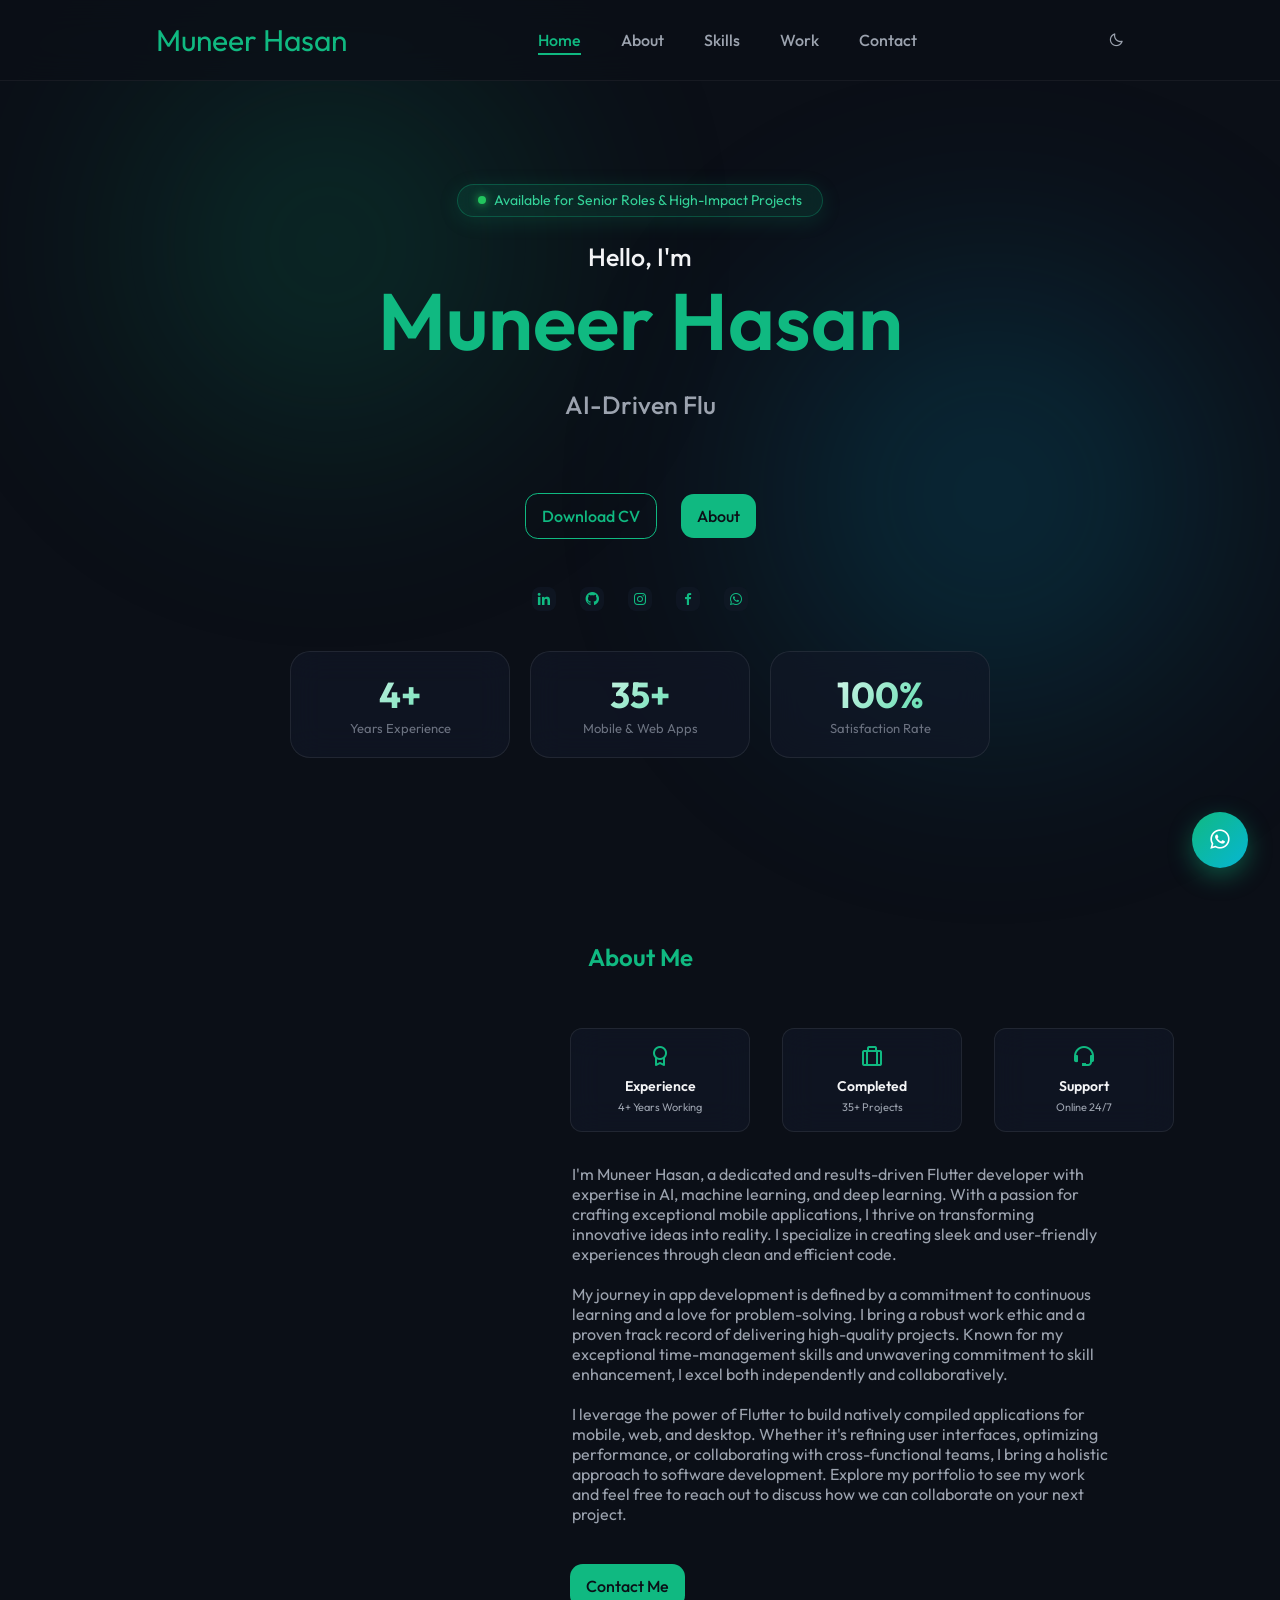
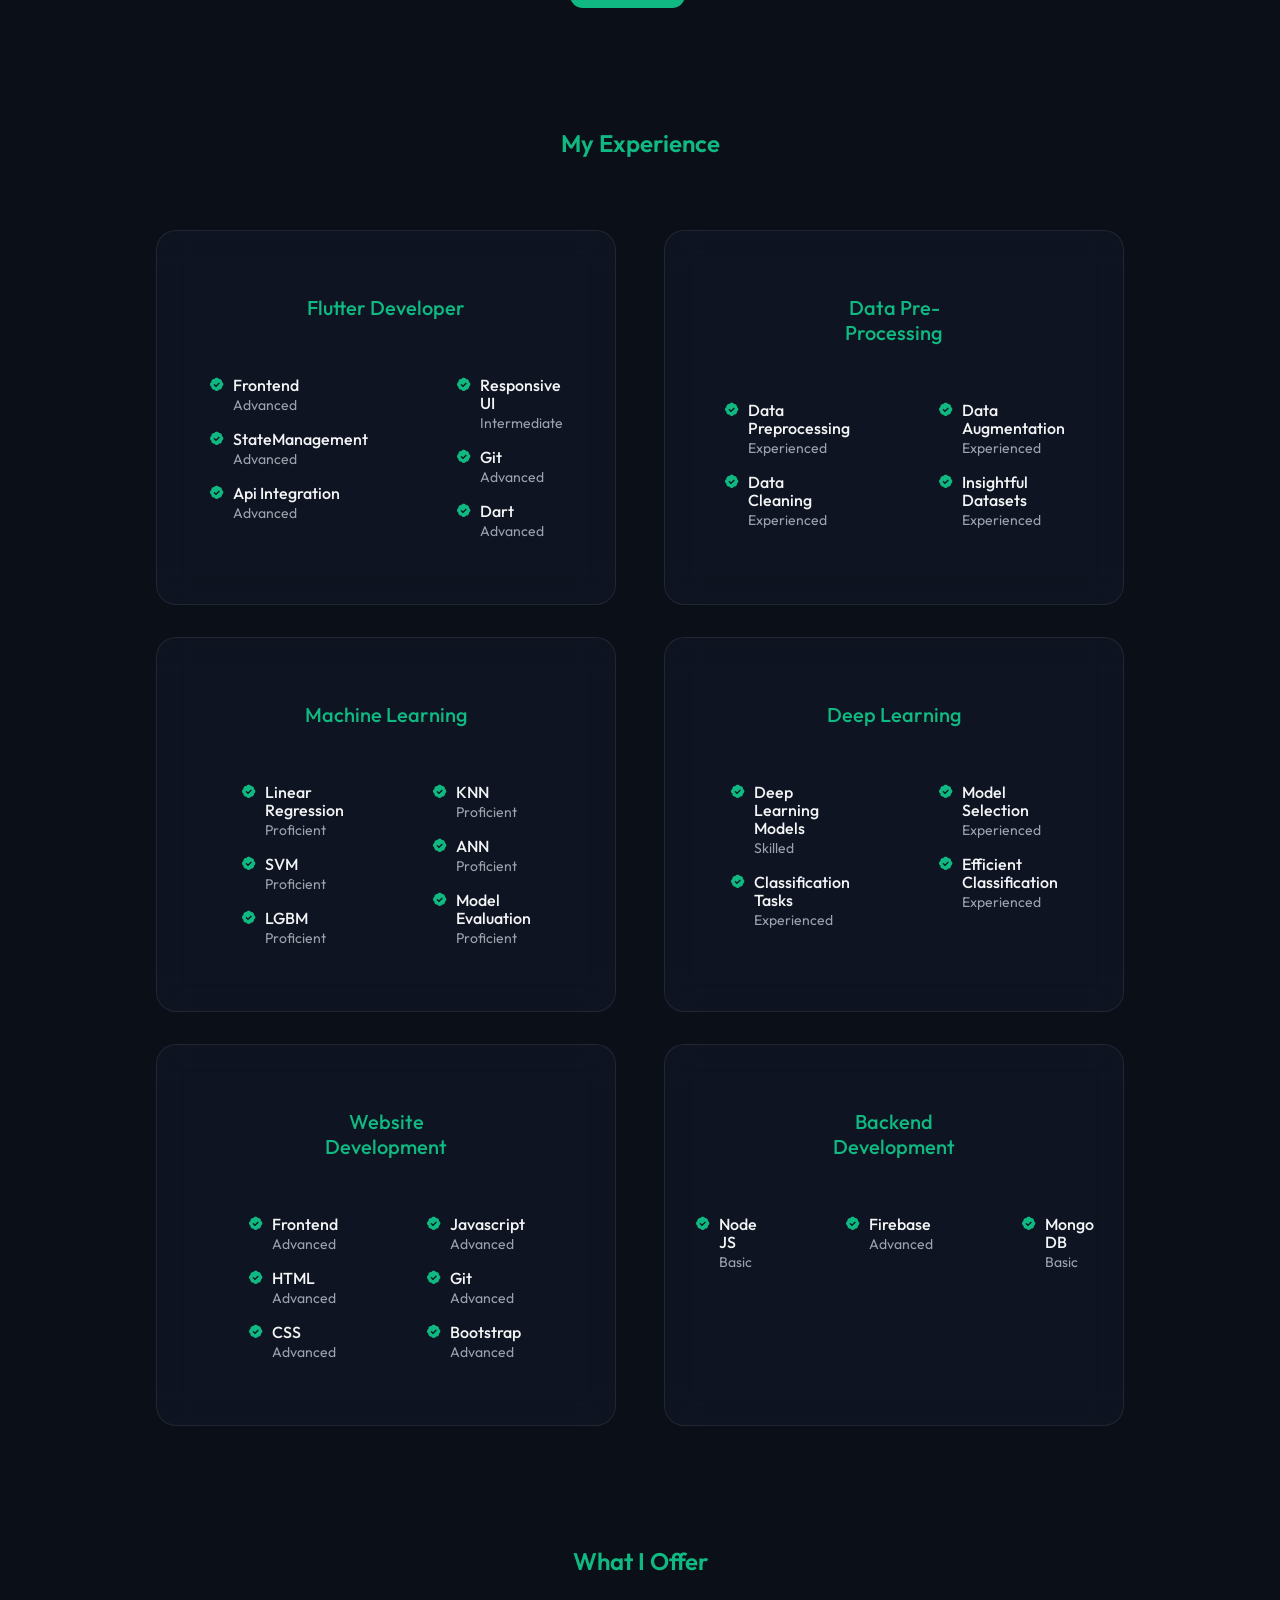
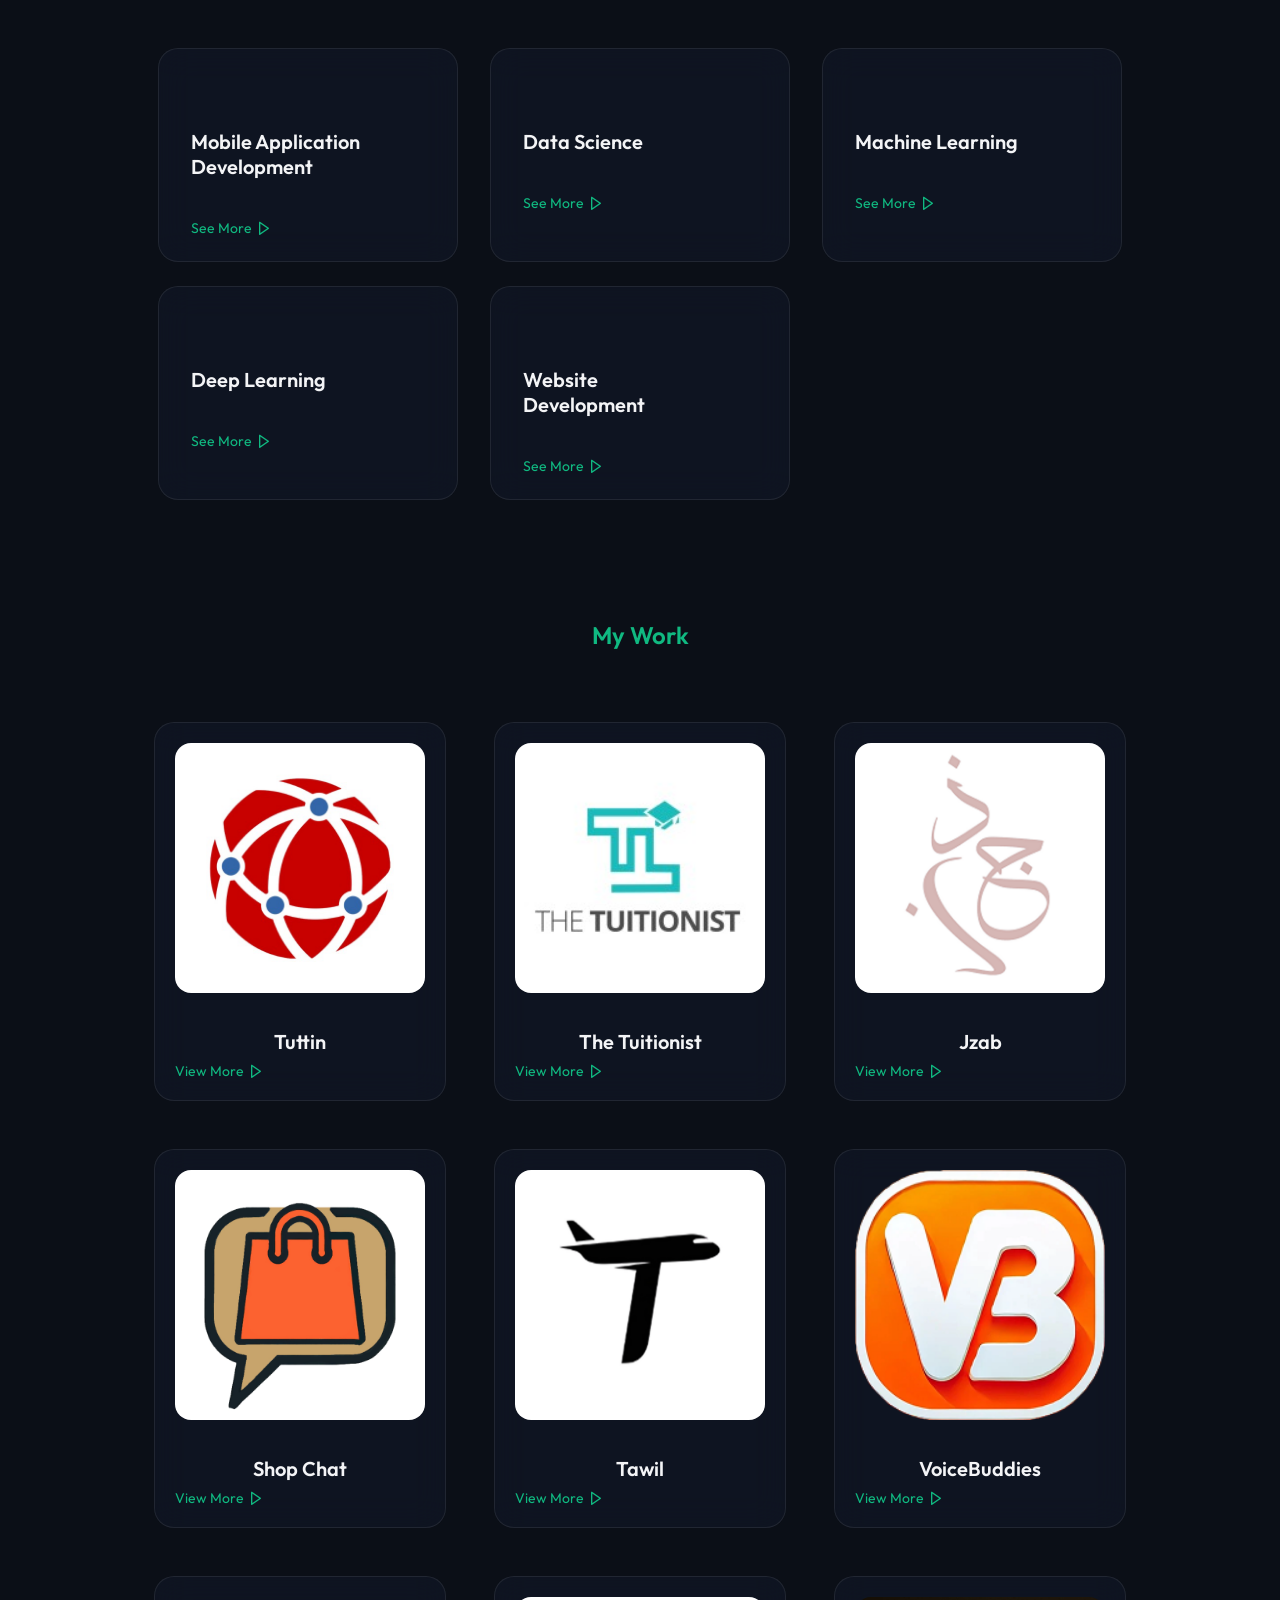
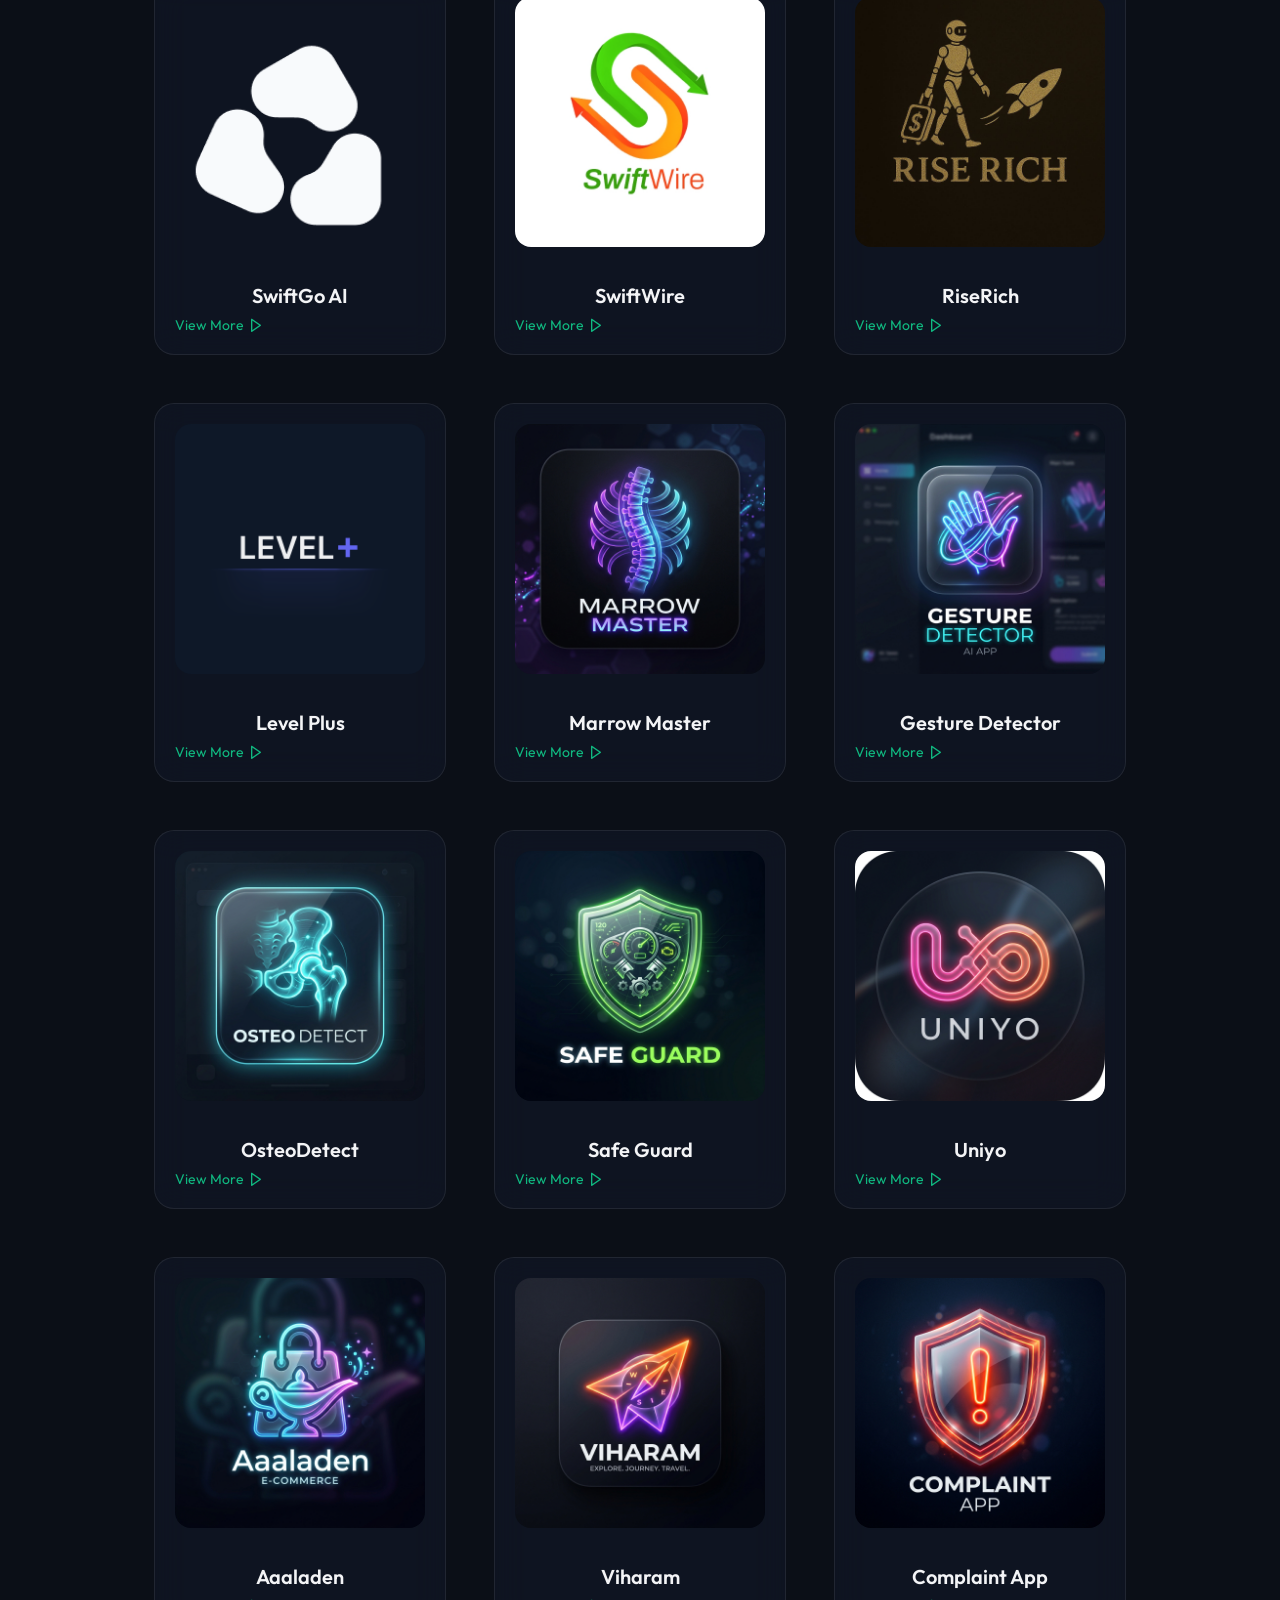
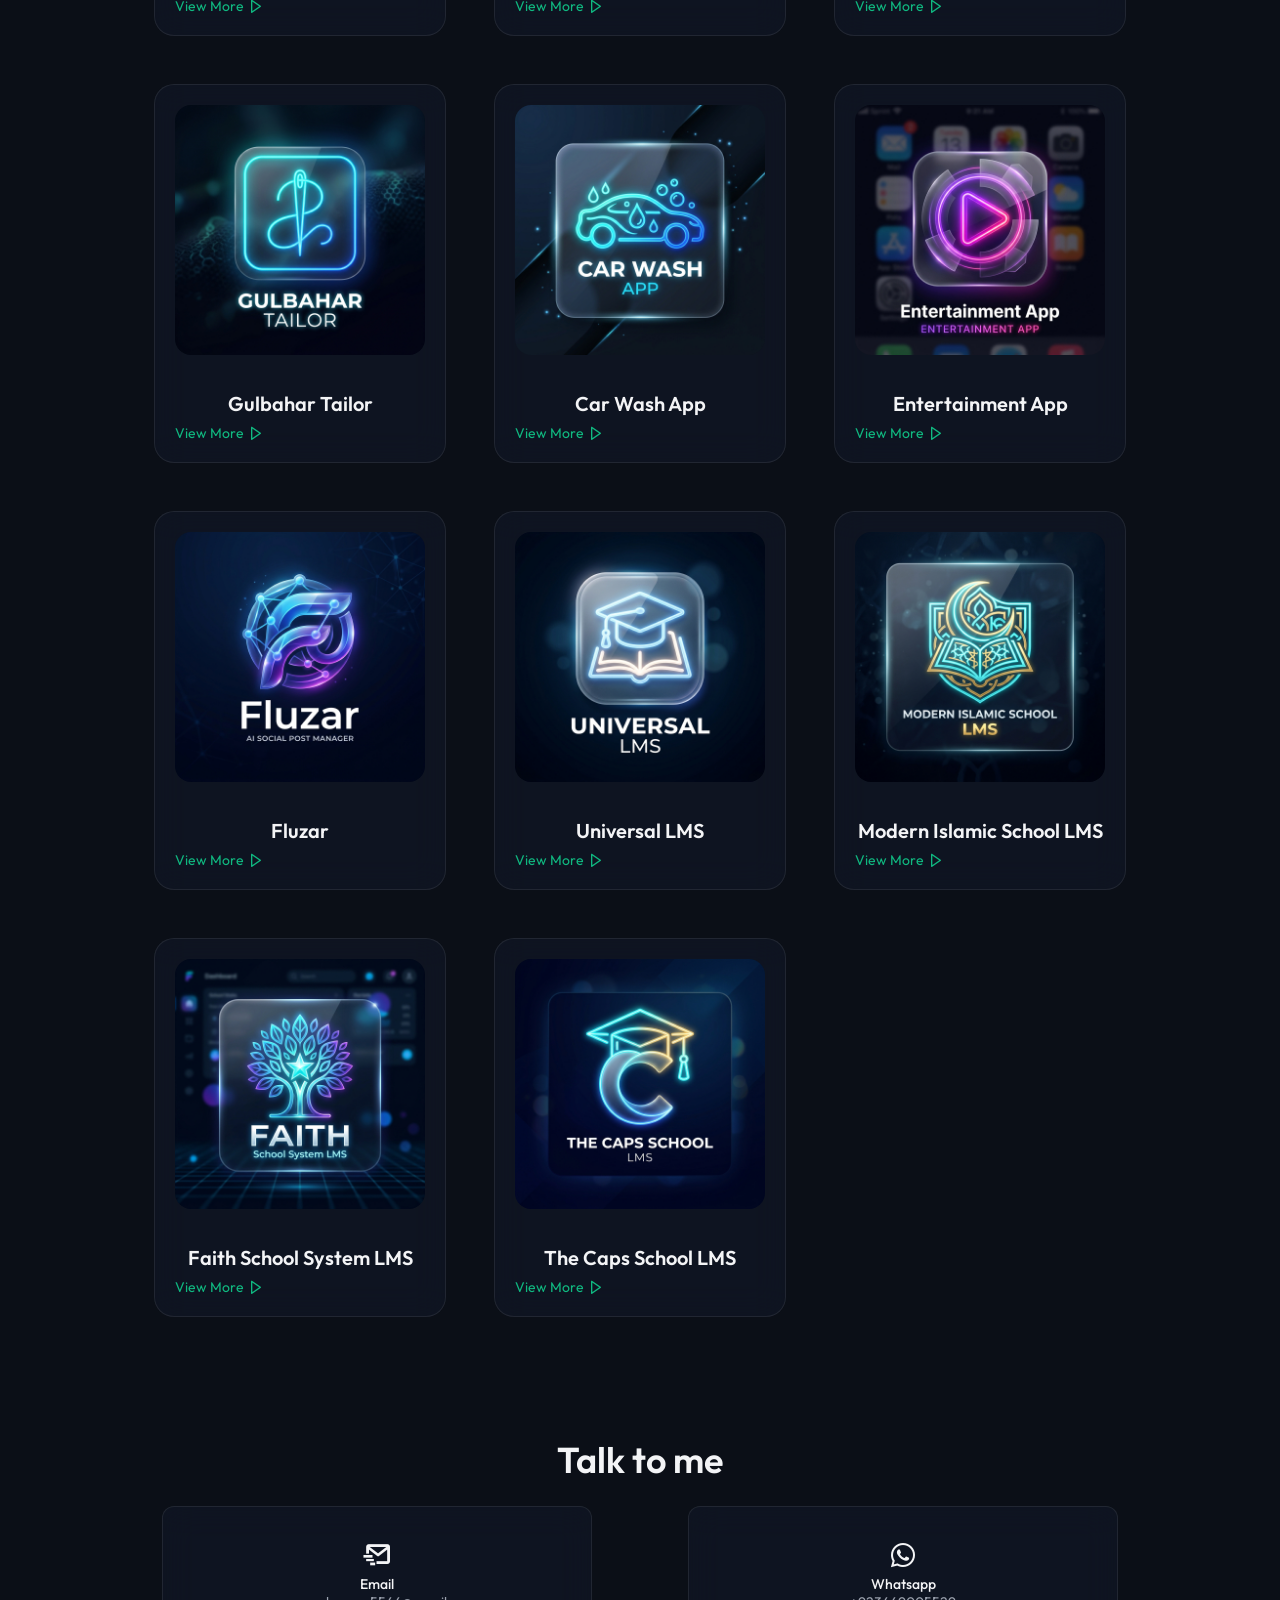
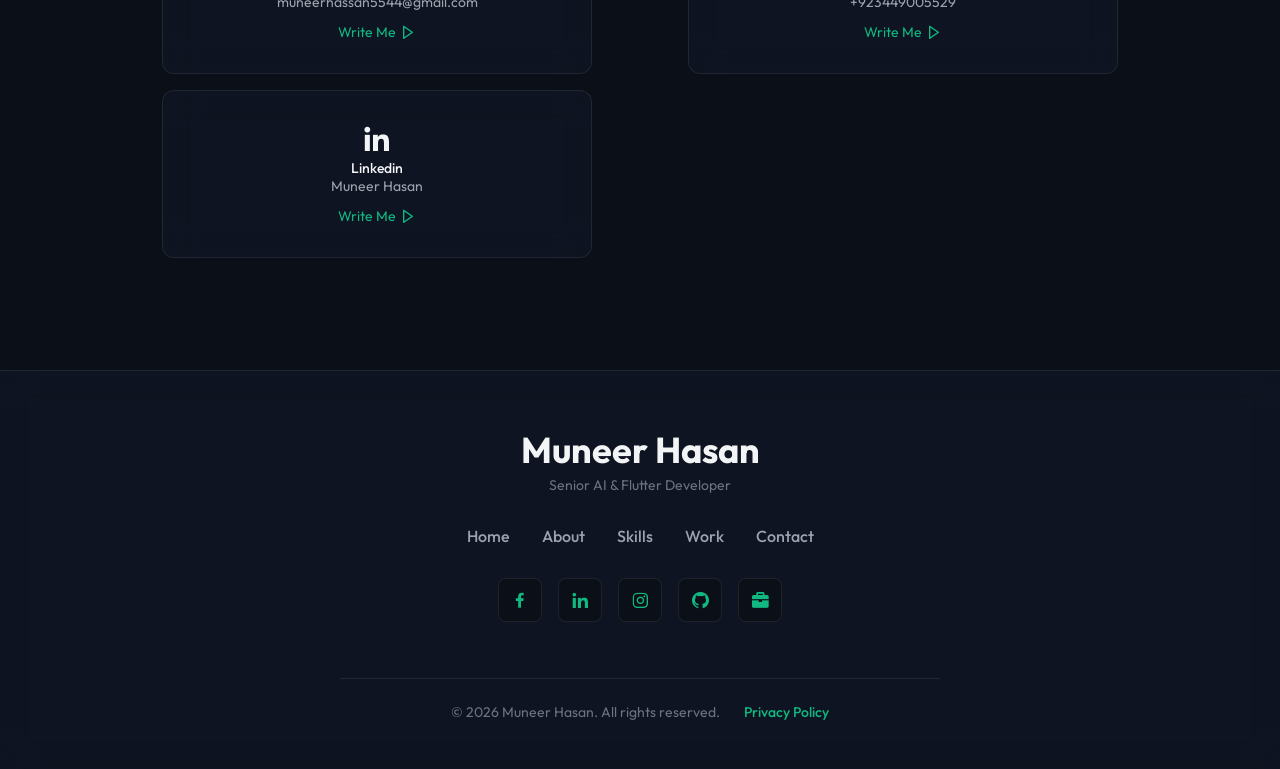
==== commit 472c5776: "Deploy latest user updates" ====
--- a/index.html
+++ b/index.html
@@ -54,7 +54,7 @@
         <nav class="nav container">
             <a href="#" class="nav__logo">Muneer Hasan</a>
 
-            <div class="nav__menu">
+            <div class="nav__menu" id="nav-menu">
                 <ul class="nav__list">
                     <li class="nav__item">
                         <a href="#home" class="nav__link active-link">
@@ -86,12 +86,28 @@
                         </a>
                     </li>
                 </ul>
-            </div>
-
-            <!--=============== theme change button ===============-->
-            <i class='bx bx-moon change-theme change-theme-button' id="theme-button"></i>
+
+                <!--=============== close drawer (mobile) ===============-->
+                <button class="nav__close" id="nav-close" type="button" aria-label="Close menu">
+                    <i class='bx bx-x'></i>
+                </button>
+            </div>
+
+            <div class="nav__btns">
+                <!--=============== theme change button ===============-->
+                <i class='bx bx-moon change-theme change-theme-button' id="theme-button"></i>
+
+                <!--=============== drawer toggle (mobile) ===============-->
+                <button class="nav__toggle" id="nav-toggle" type="button" aria-label="Open menu"
+                    aria-controls="nav-menu" aria-expanded="false">
+                    <i class='bx bx-menu'></i>
+                </button>
+            </div>
 
         </nav>
+
+        <!--=============== drawer overlay (mobile) ===============-->
+        <div class="nav__overlay" id="nav-overlay"></div>
     </header>
     <script>
         window.onload = function () {
--- a/assets/css/styles.css
+++ b/assets/css/styles.css
@@ -147,10 +147,17 @@
 }
 
 .light-theme .nav__menu {
-  background: transparent !important;
-  border: none !important;
-  box-shadow: none !important;
-  backdrop-filter: none !important;
+  background-color: rgba(255, 255, 255, 0.97);
+  border-left: 1px solid rgba(15, 23, 42, 0.1);
+  box-shadow: -20px 0 45px rgba(15, 23, 42, 0.12);
+}
+
+.light-theme .nav__link:hover {
+  background-color: rgba(15, 23, 42, 0.05);
+}
+
+.light-theme .nav__overlay {
+  background-color: rgba(15, 23, 42, 0.35);
 }
 
 .light-theme .scroll-header {
@@ -266,41 +273,117 @@
   color: var(--first-color-alt);
 }
 
+/* Right side actions: theme toggle + hamburger */
+.nav__btns {
+  display: flex;
+  align-items: center;
+  column-gap: 1rem;
+}
+
+.nav__toggle,
+.nav__close {
+  display: inline-flex;
+  align-items: center;
+  justify-content: center;
+  background: none;
+  border: none;
+  padding: 0;
+  cursor: pointer;
+  color: var(--title-color);
+  font-size: 1.6rem;
+  line-height: 1;
+  transition: color 0.3s;
+}
+
+.nav__toggle:hover,
+.nav__close:hover {
+  color: var(--first-color);
+}
+
+/* Mobile drawer (slides in from the right) */
 .nav__menu {
   position: fixed;
-  bottom: 1rem;
-  background-color: var(--glass-bg);
-  border: 1px solid var(--glass-border);
-  width: 90%;
-  border-radius: 4rem;
-  padding: 1rem 2.25rem;
-  backdrop-filter: var(--glass-blur);
-  -webkit-backdrop-filter: var(--glass-blur);
-  box-shadow: 0 8px 32px 0 rgba(0, 0, 0, 0.3);
-  transition: 0.4s;
+  top: 0;
+  right: -100%;
+  width: 78%;
+  max-width: 320px;
+  height: 100vh;
+  height: 100dvh;
+  background-color: rgba(11, 15, 23, 0.96);
+  border-left: 1px solid rgba(255, 255, 255, 0.08);
+  padding: 5.5rem 1.5rem 2.5rem;
+  backdrop-filter: blur(20px);
+  -webkit-backdrop-filter: blur(20px);
+  box-shadow: -20px 0 45px rgba(0, 0, 0, 0.45);
+  overflow-y: auto;
+  visibility: hidden; /* keep off-screen links out of the tab order */
+  transition: right 0.4s cubic-bezier(0.4, 0, 0.2, 1), visibility 0.4s;
+  z-index: 1000;
+}
+
+.nav__menu.show-menu {
+  right: 0;
+  visibility: visible;
+}
+
+.nav__close {
+  position: absolute;
+  top: 1.4rem;
+  right: 1.4rem;
+  font-size: 1.9rem;
+  color: var(--first-color);
+}
+
+/* Dim backdrop behind the drawer */
+.nav__overlay {
+  position: fixed;
+  top: 0;
+  left: 0;
+  width: 100vw;
+  height: 100vh;
+  height: 100dvh;
+  background-color: rgba(2, 6, 12, 0.6);
+  backdrop-filter: blur(2px);
+  -webkit-backdrop-filter: blur(2px);
+  opacity: 0;
+  visibility: hidden;
+  transition: opacity 0.4s, visibility 0.4s;
+  z-index: 999;
+}
+
+.nav__overlay.show-overlay {
+  opacity: 1;
+  visibility: visible;
 }
 
 .nav__list {
   display: flex;
-  justify-content: space-between;
-  align-items: center;
+  flex-direction: column;
+  align-items: stretch;
+  row-gap: 0.35rem;
 }
 
 .nav__link {
   color: var(--text-color);
-  font-size: 1.25rem;
-  padding: 0.4rem;
+  font-size: 1.35rem;
+  padding: 0.85rem 1rem;
   font-weight: var(--font-medium);
   text-decoration: none;
   transition: 0.4s;
   display: flex;
   align-items: center;
-  gap: 0.5rem;
-  border-radius: 5rem;
+  gap: 0.9rem;
+  border-radius: 0.75rem;
+}
+
+.nav__link:hover {
+  color: var(--title-color);
+  background-color: rgba(255, 255, 255, 0.06);
 }
 
 .nav__name {
-  display: none;
+  display: block;
+  font-size: var(--normal-font-size);
 }
 
 /* Active link */
@@ -309,7 +392,7 @@
       hsla(var(--first-hue), var(--sat), var(--lig), 0.5),
       hsla(var(--first-hue), var(--sat), var(--lig), 0.2));
   box-shadow: 0 0 16px hsla(var(--first-hue), var(--sat), var(--lig), 0.4);
-  border-radius: 5rem;
+  border-radius: 0.75rem;
 
   color: var(--title-color);
 }
@@ -323,12 +406,12 @@
 .home__container {
   position: relative;
   row-gap: 4.5rem;
-  padding-top: 2rem;
+  padding-top: 0;
 }
 
 .home__data {
   text-align: center;
-  padding: 8rem 0 6rem;
+  padding: 3.5rem 0 3rem;
 }
 
 .home__greeting,
@@ -1117,7 +1200,8 @@
 /* For small devices */
 @media screen and (max-width: 320px) {
   .nav__menu {
-    padding: 1rem 1.5rem;
+    width: 85%;
+    padding: 5rem 1.15rem 2rem;
   }
 
   .home__button {
@@ -1176,13 +1260,6 @@
 
 /* For medium devices */
 @media screen and (min-width: 630px) {
-  .nav__menu {
-    width: 328px;
-    left: 0;
-    right: 0;
-    margin: 0 auto;
-  }
-
   .about__info {
     grid-template-columns: repeat(3, 180px);
     justify-content: center;
@@ -1285,8 +1362,15 @@
   }
 } */
 
+@media screen and (max-width: 967px) {
+  /* Lock page scroll while the drawer is open */
+  body.no-scroll {
+    overflow: hidden;
+  }
+}
+
 /* For large devices */
-@media screen and (min-width: 992px) {
+@media screen and (min-width: 968px) {
   .container {
     margin-left: auto;
     margin-right: auto;
@@ -1298,6 +1382,10 @@
 
   .section__title {
     margin-bottom: 3.5rem;
+  }
+
+  .home__data {
+    padding: 5rem 0 4rem;
   }
 
   .nav {
@@ -1308,20 +1396,44 @@
   }
 
   .nav__menu {
-    position: relative;
-    bottom: initial;
-    width: auto;
-    background: none;
-    backdrop-filter: none;
-    -webkit-backdrop-filter: none;
-    border: none;
-    box-shadow: none;
-    padding: 0;
+    position: static !important;
+    inset: auto !important;
+    transform: none !important;
+    width: auto !important;
+    max-width: none !important;
+    height: auto !important;
+    overflow: visible !important;
+    visibility: visible !important;
+    background: transparent !important;
+    backdrop-filter: none !important;
+    -webkit-backdrop-filter: none !important;
+    border: none !important;
+    box-shadow: none !important;
+    padding: 0 !important;
+  }
+
+  .light-theme .nav__menu {
+    background: transparent !important;
+    border: none !important;
+    box-shadow: none !important;
+  }
+
+  /* Drawer-only controls stay hidden on desktop */
+  .nav__toggle,
+  .nav__close,
+  .nav__overlay {
+    display: none !important;
   }
 
   .nav__list {
     display: flex;
+    flex-direction: row;
     column-gap: 2.5rem;
+    row-gap: 0;
+  }
+
+  .nav__link:hover {
+    background-color: transparent;
   }
 
   .nav__link {
@@ -1725,7 +1837,7 @@
     display: none; /* Hide on small mobile to avoid overflow */
   }
   .floating__contact-fab {
-    bottom: 5rem; /* Raise above mobile bottom bar */
+    bottom: 1.5rem;
     right: 1.25rem;
   }
 }
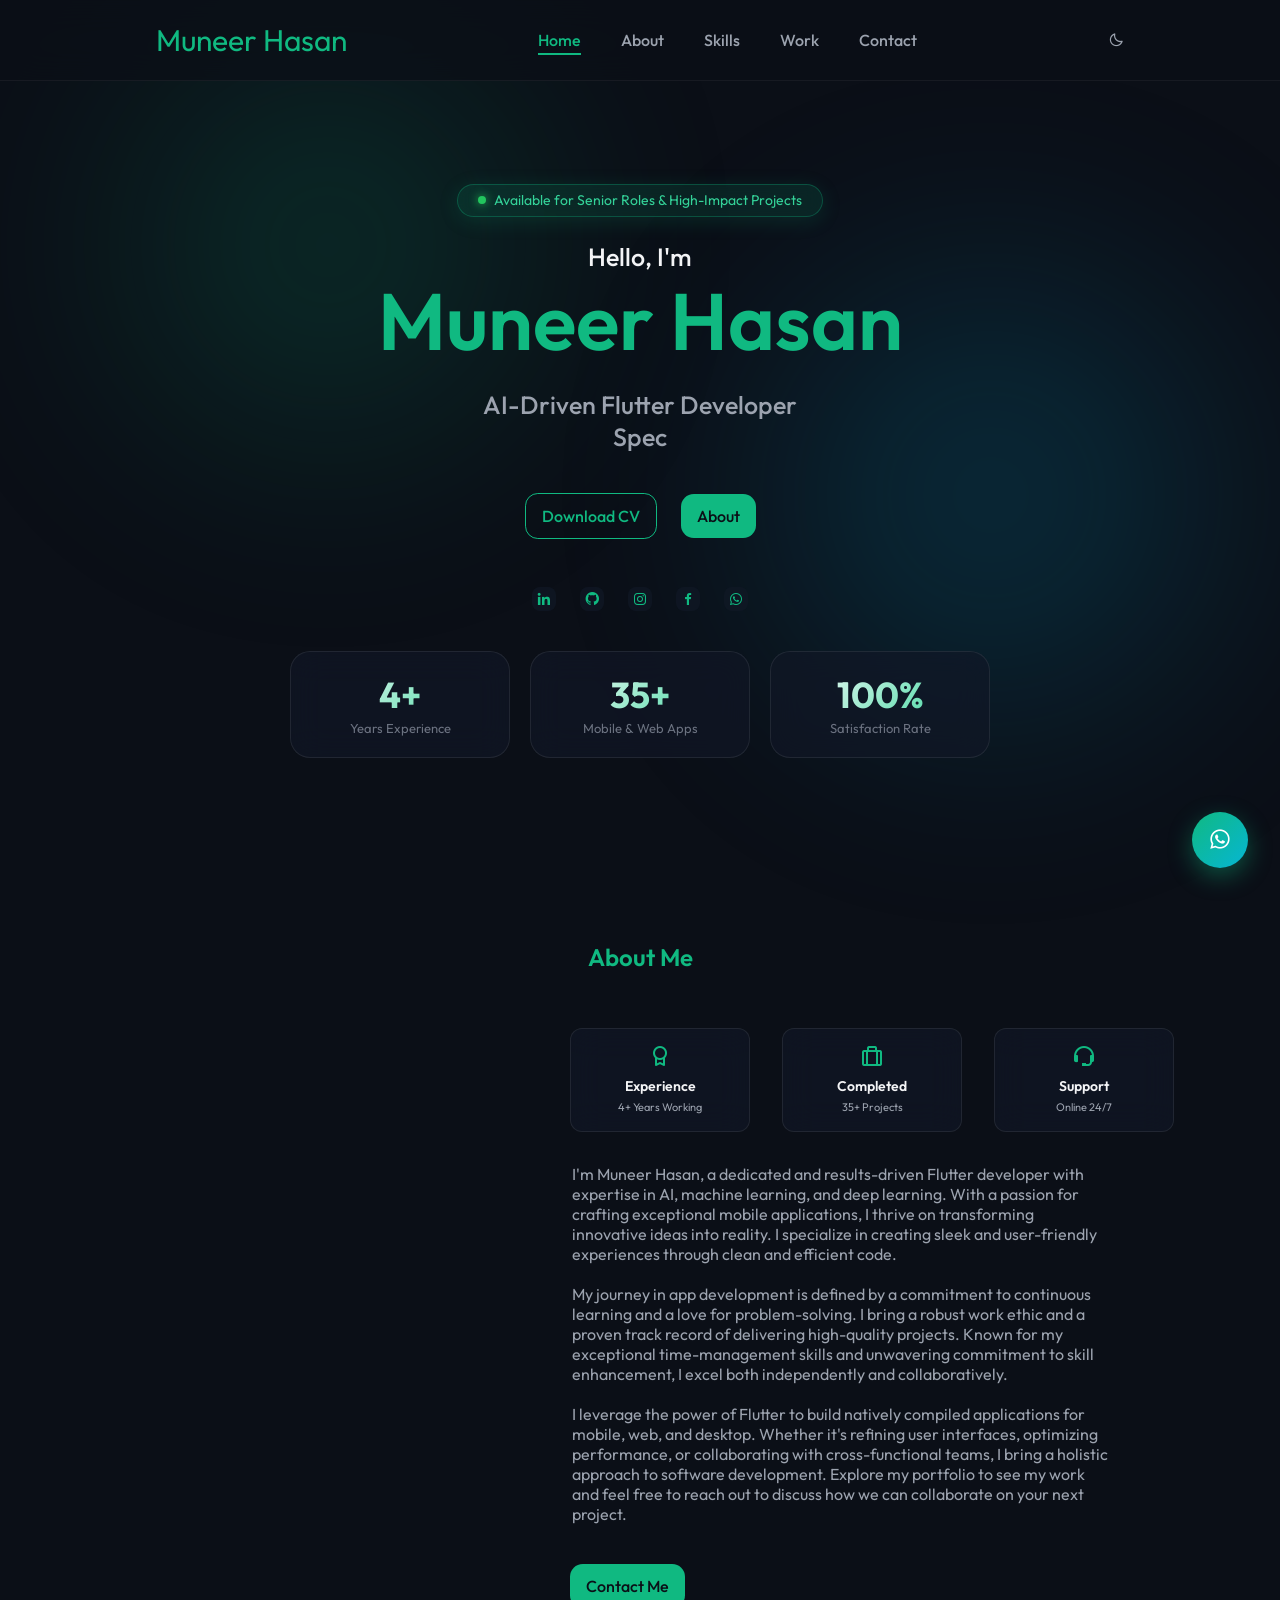
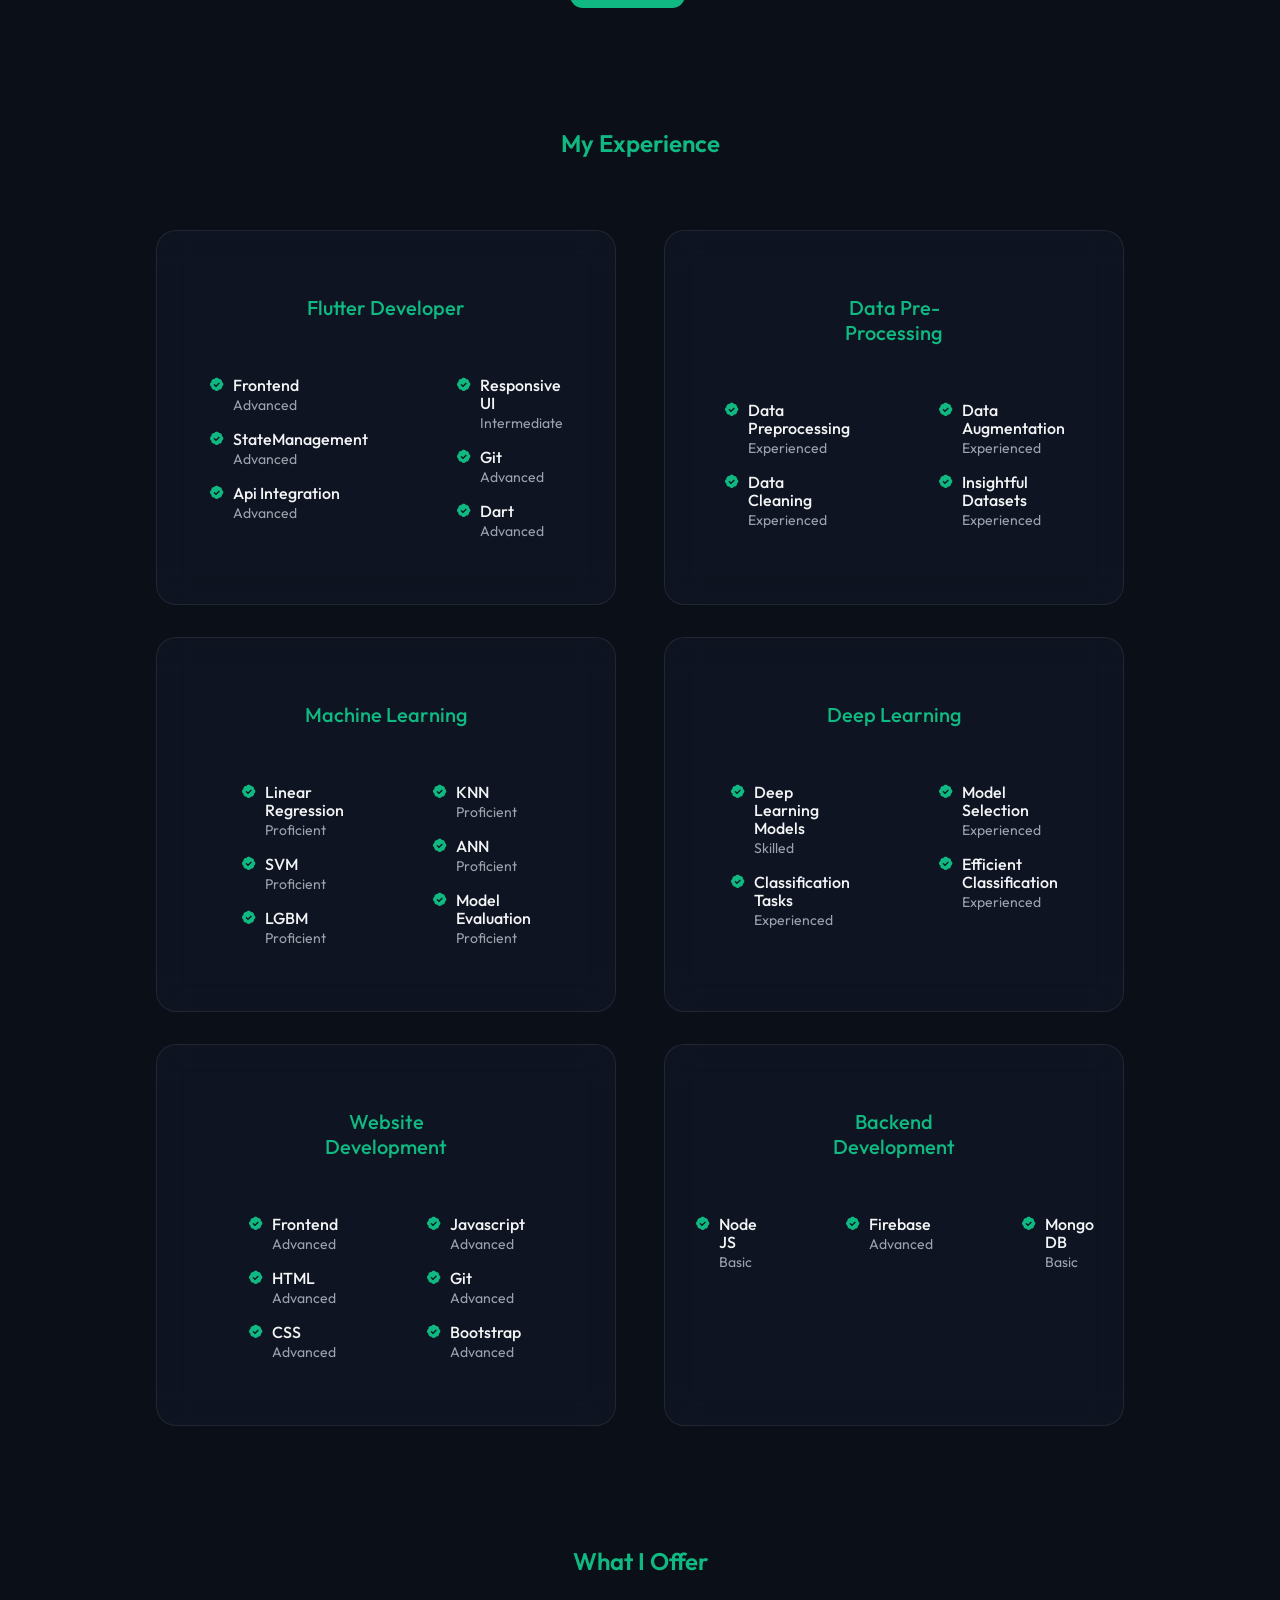
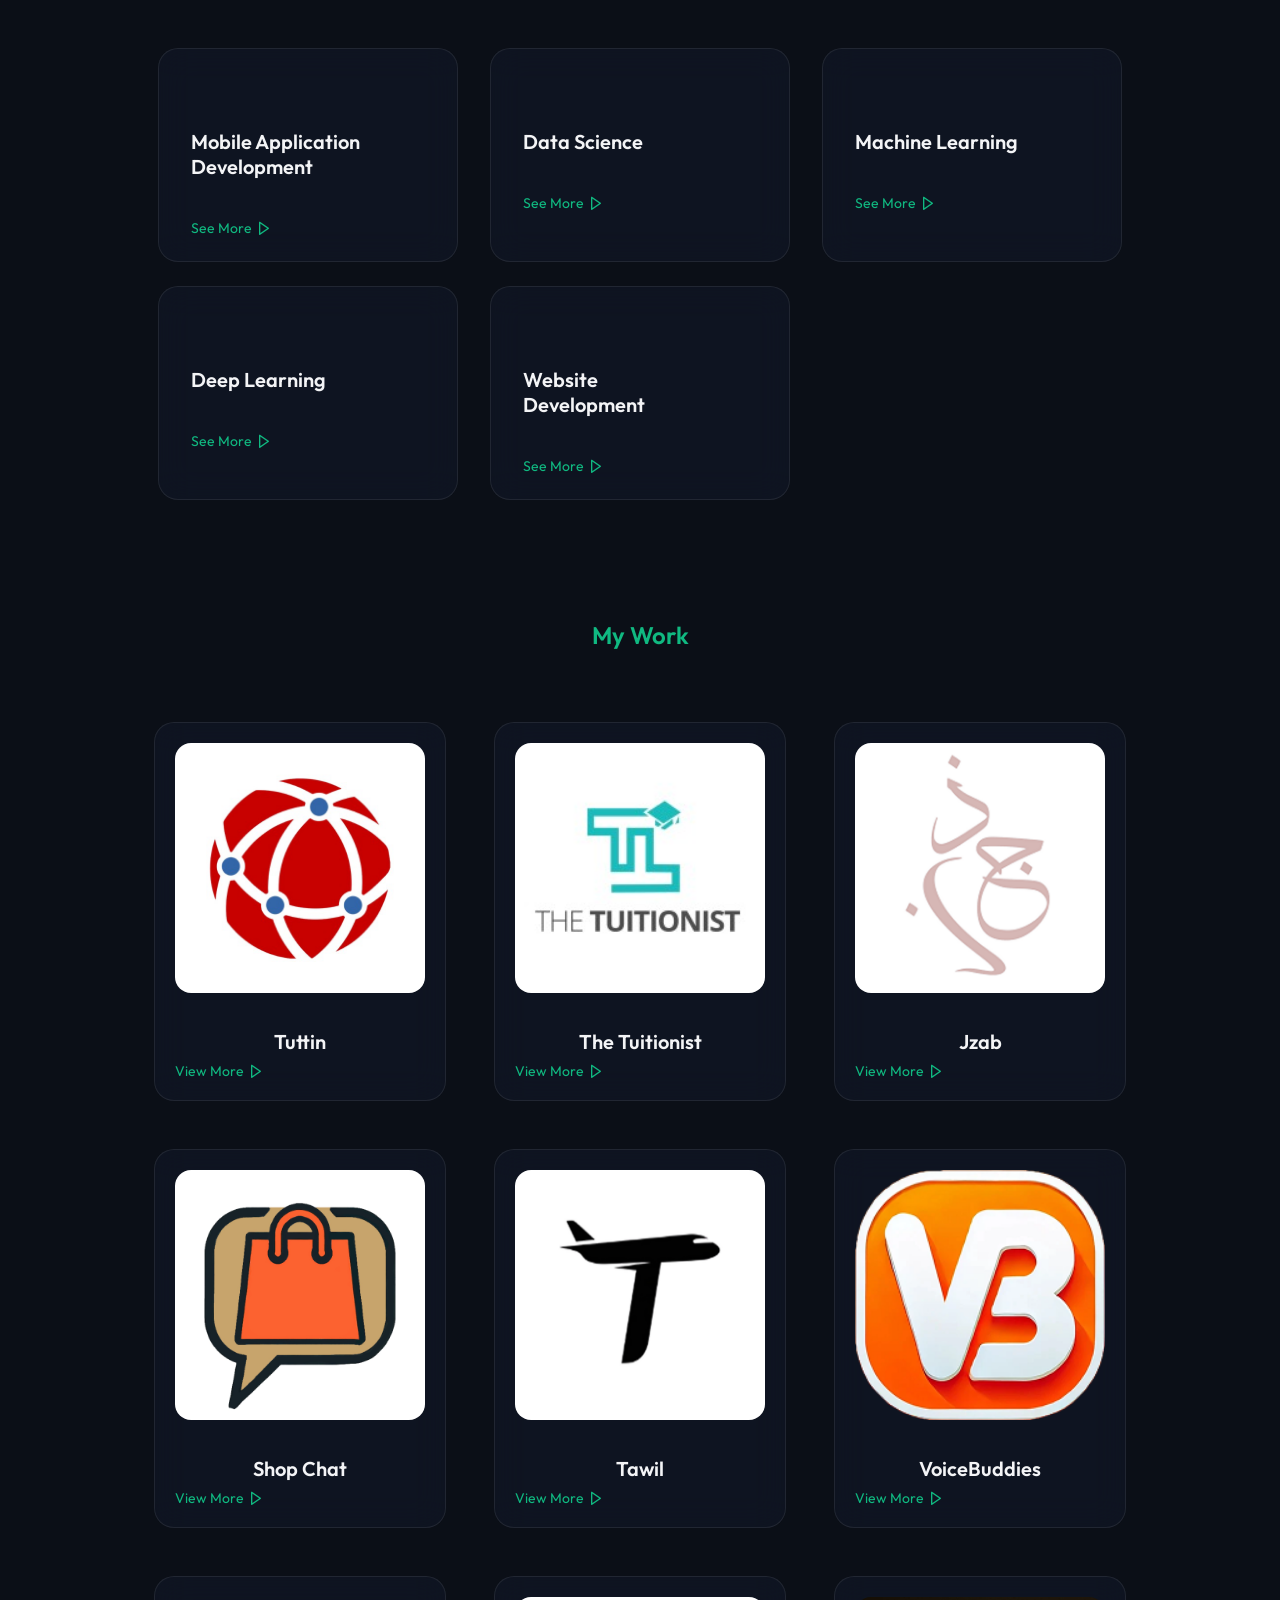
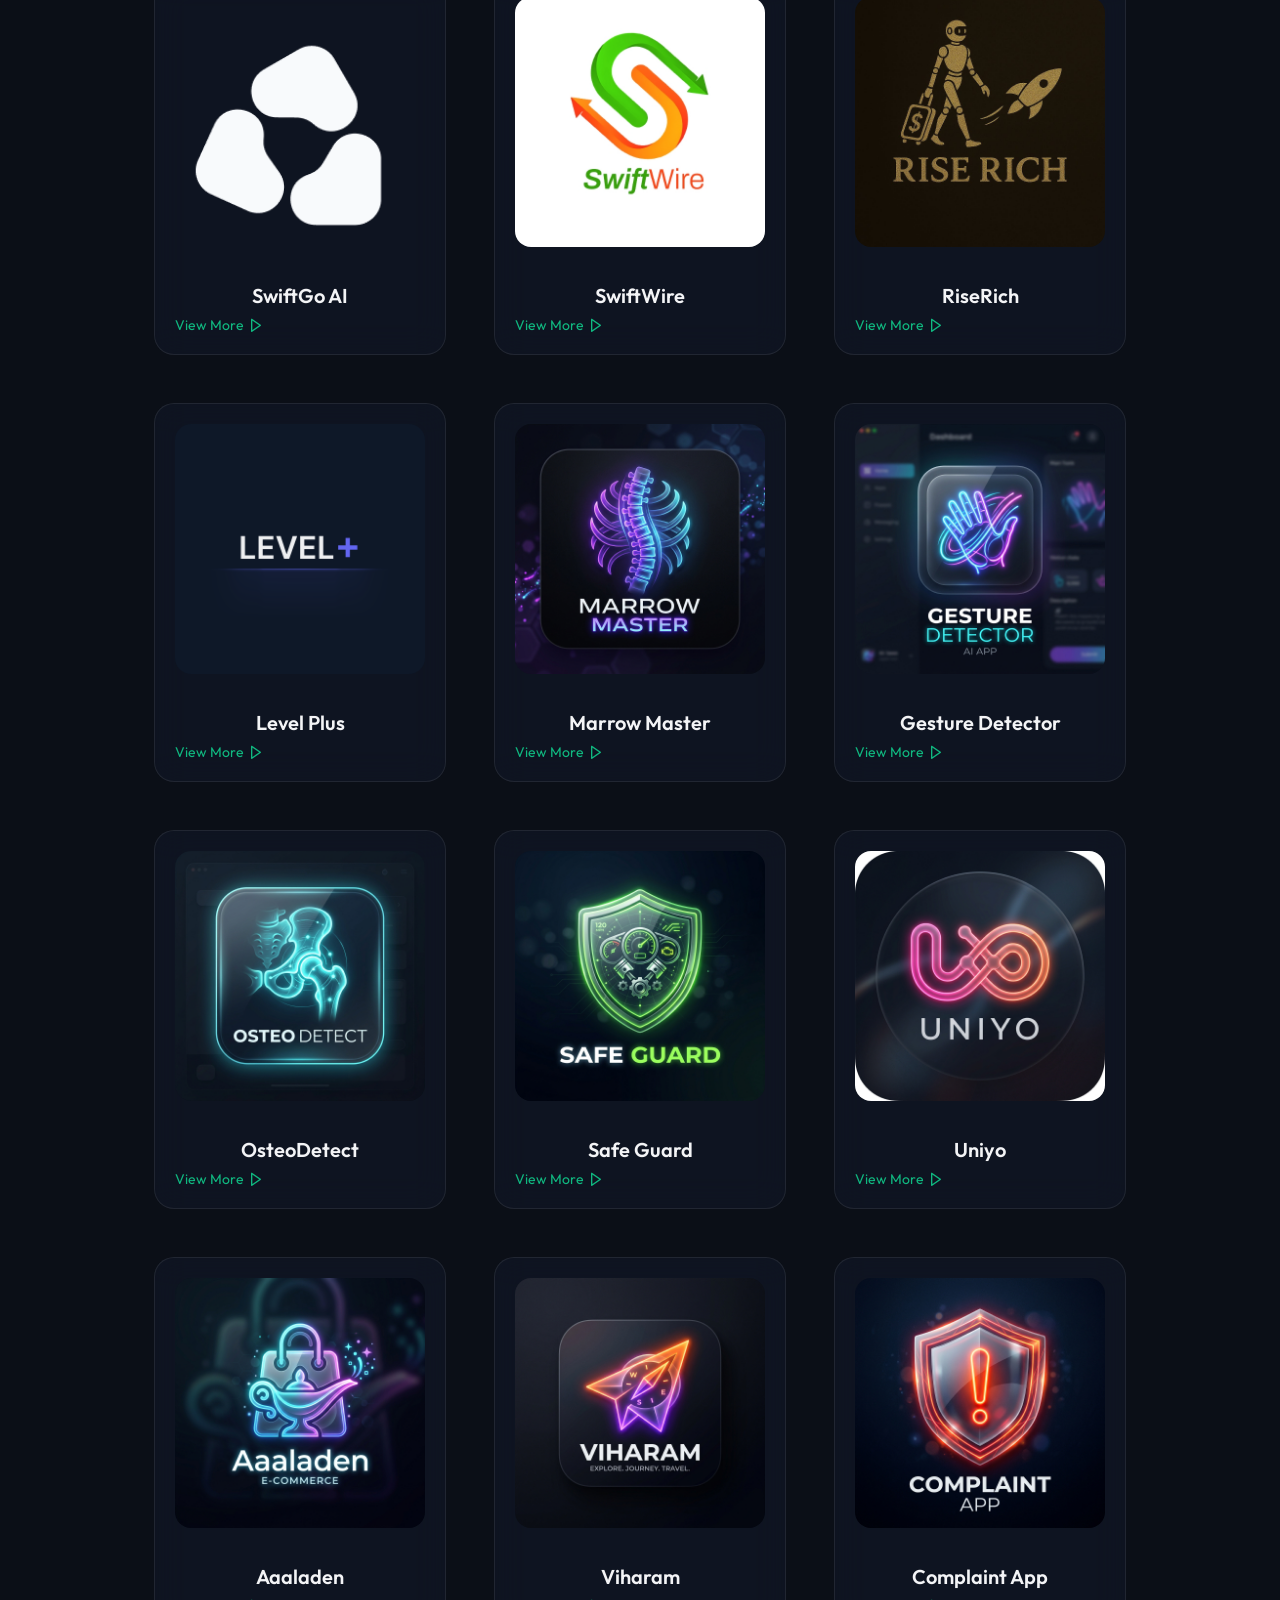
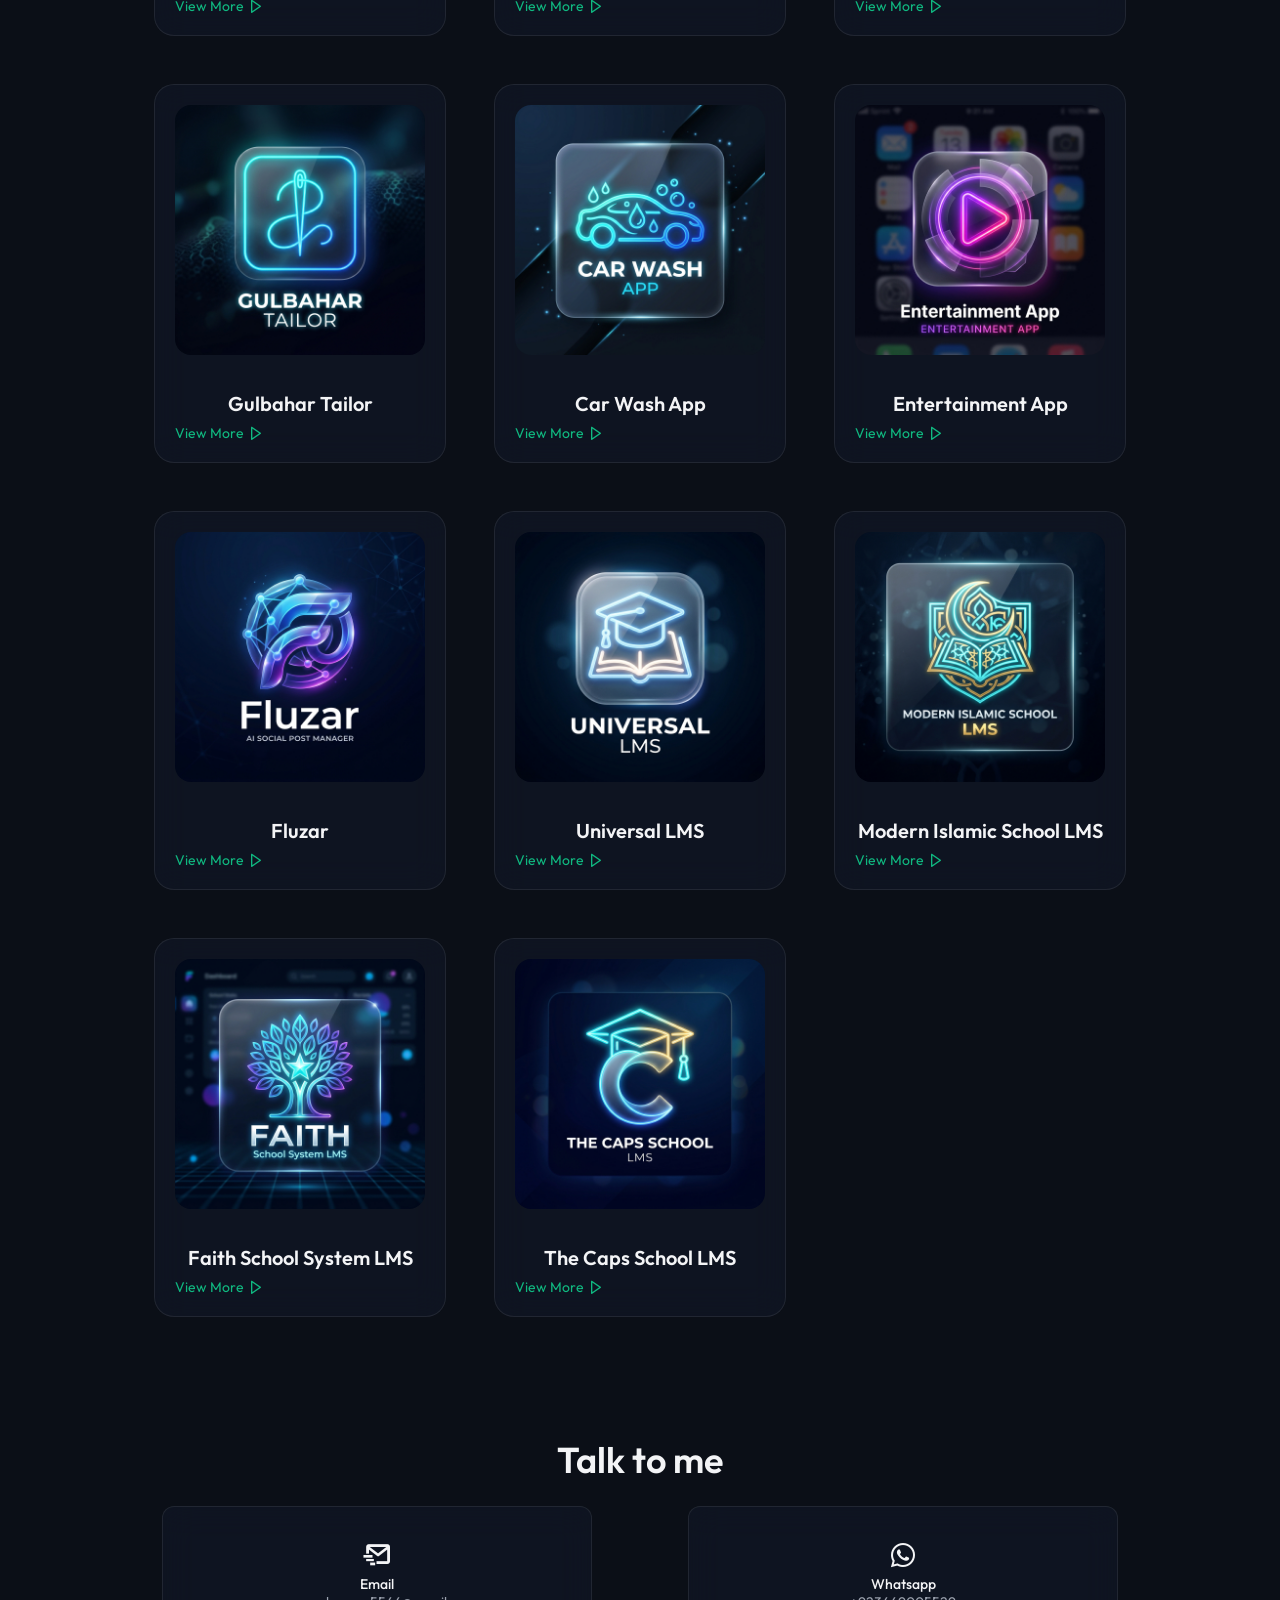
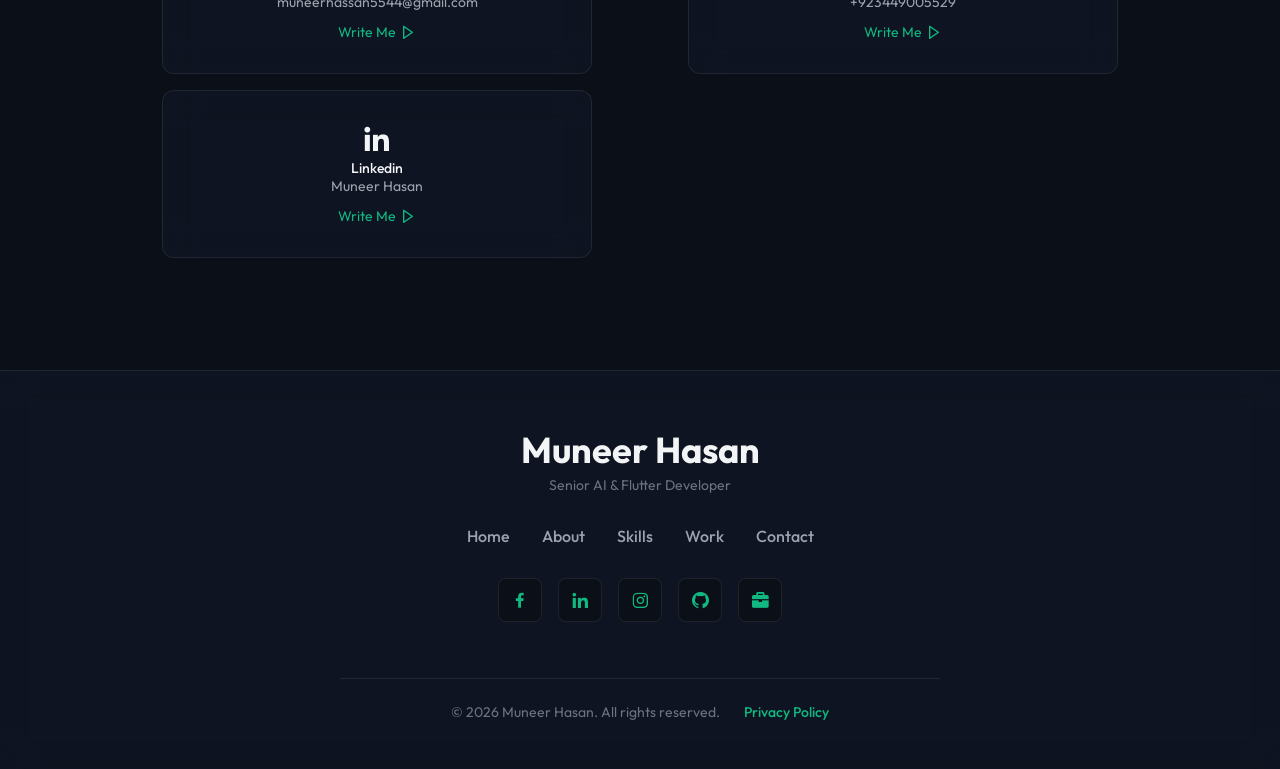
==== commit 068b017f: "Update CV link in website to new Muneer Hasan - Mobile App Developer (Flutter).pdf" ====
--- a/index.html
+++ b/index.html
@@ -155,7 +155,7 @@
                     </h3>
 
                     <div class="home__button">
-                        <a download="" href="assets/pdf/Muneer-Hasan CV.pdf" class="button button--ghost">
+                        <a download="Muneer Hasan - Mobile App Developer (Flutter).pdf" href="assets/pdf/Muneer Hasan - Mobile App Developer (Flutter).pdf" class="button button--ghost">
                             Download CV
                         </a>
 
